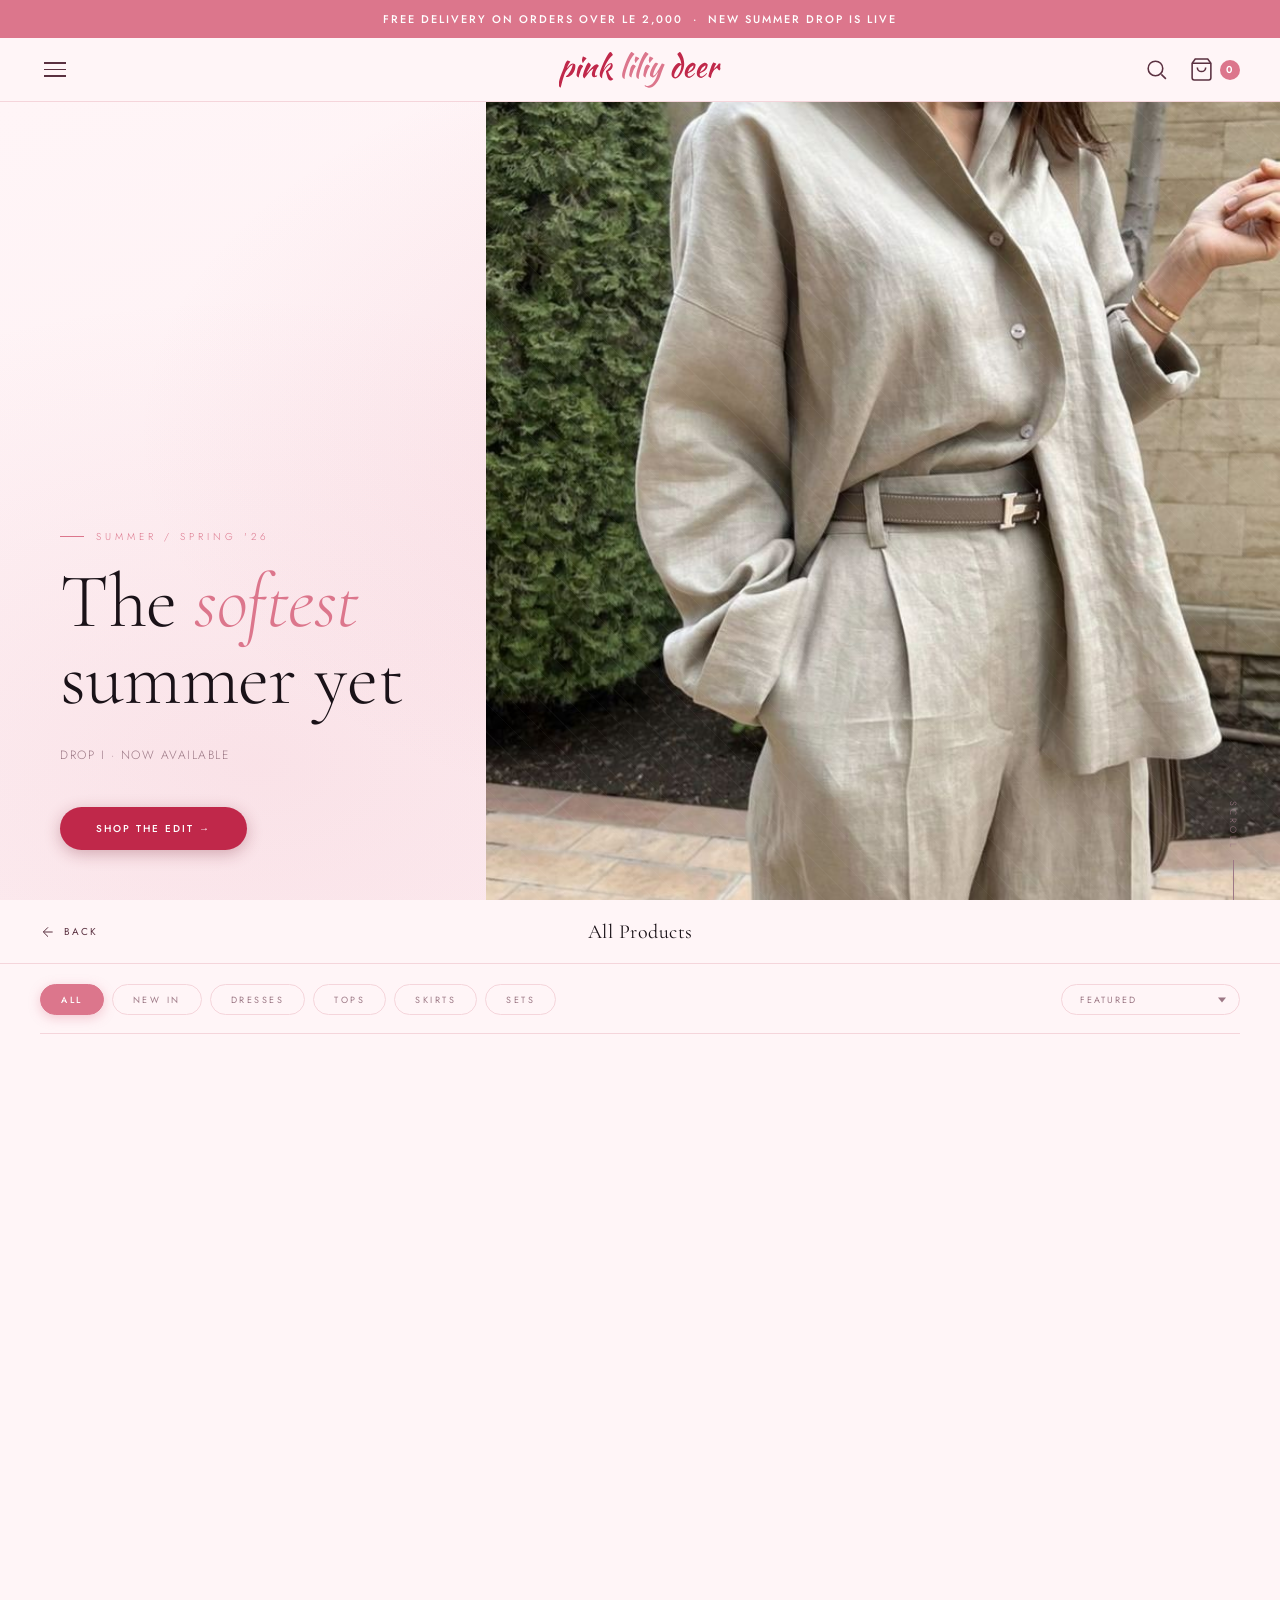
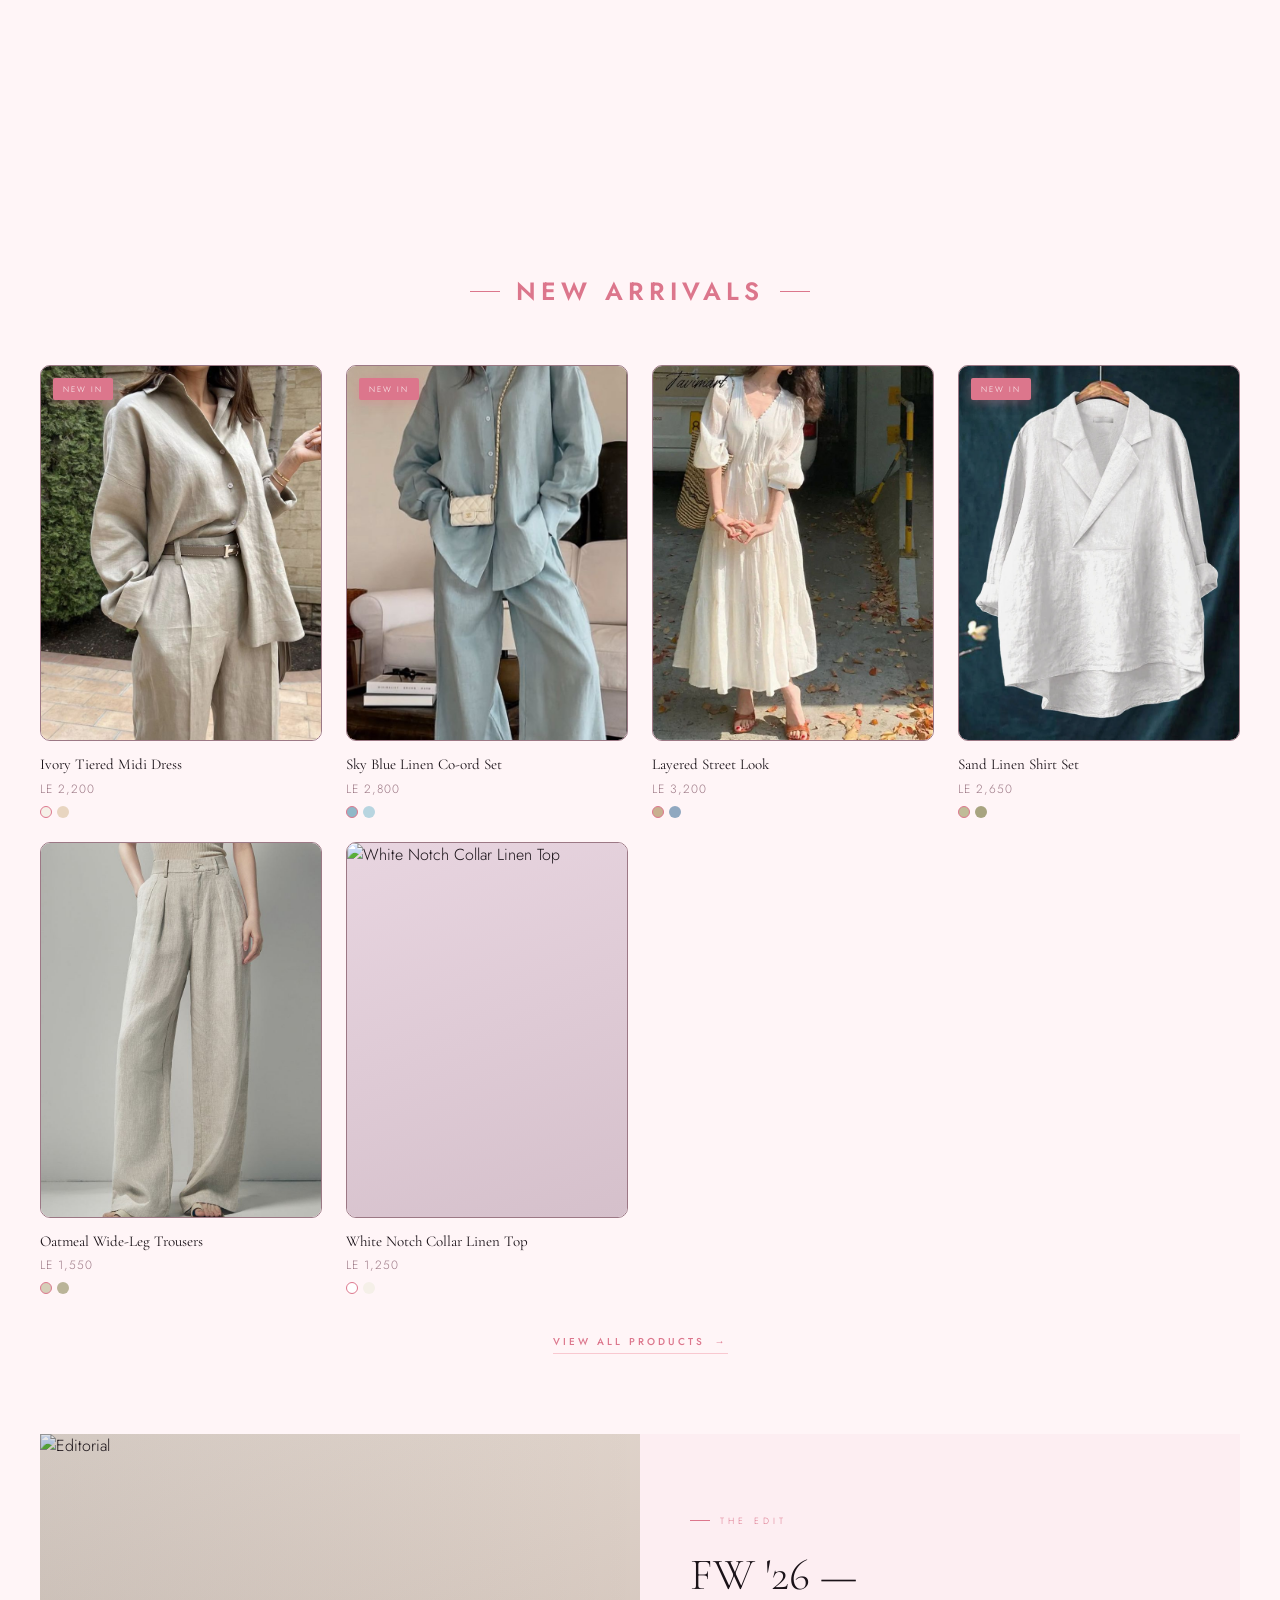
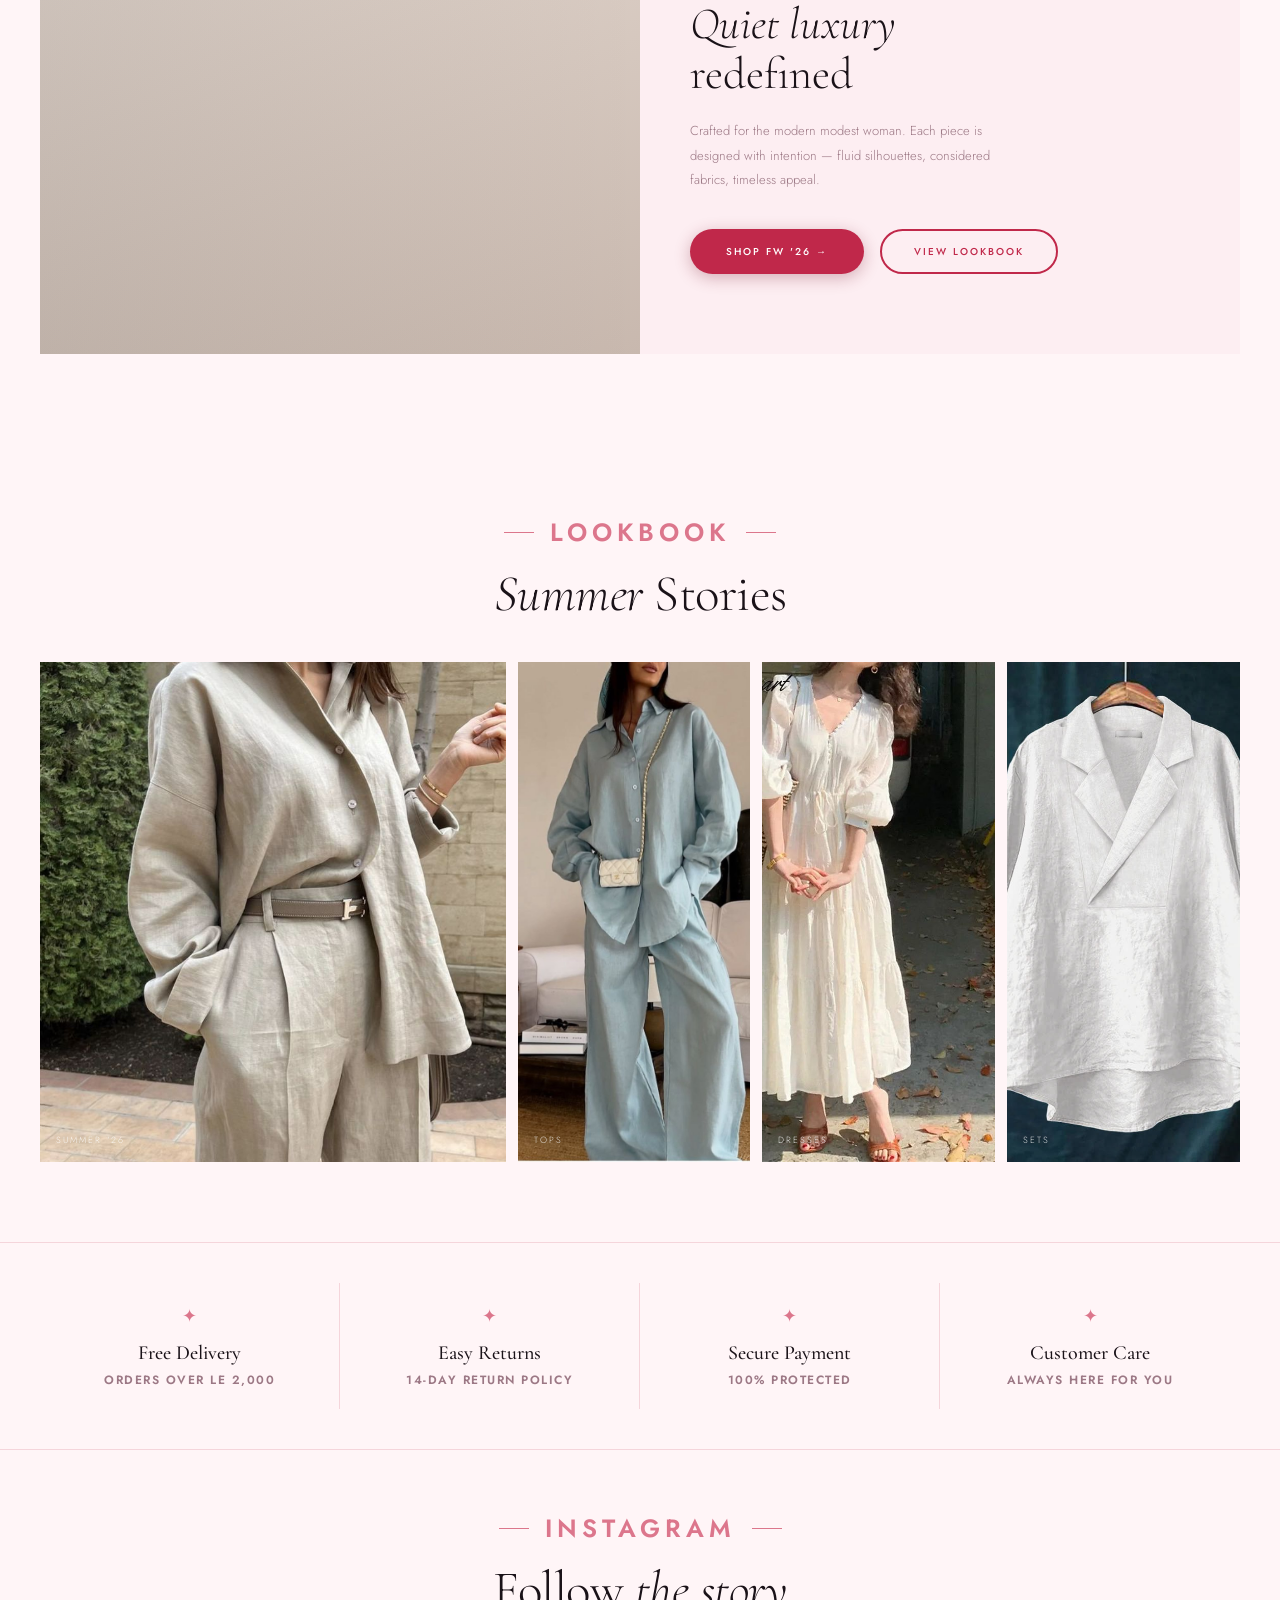
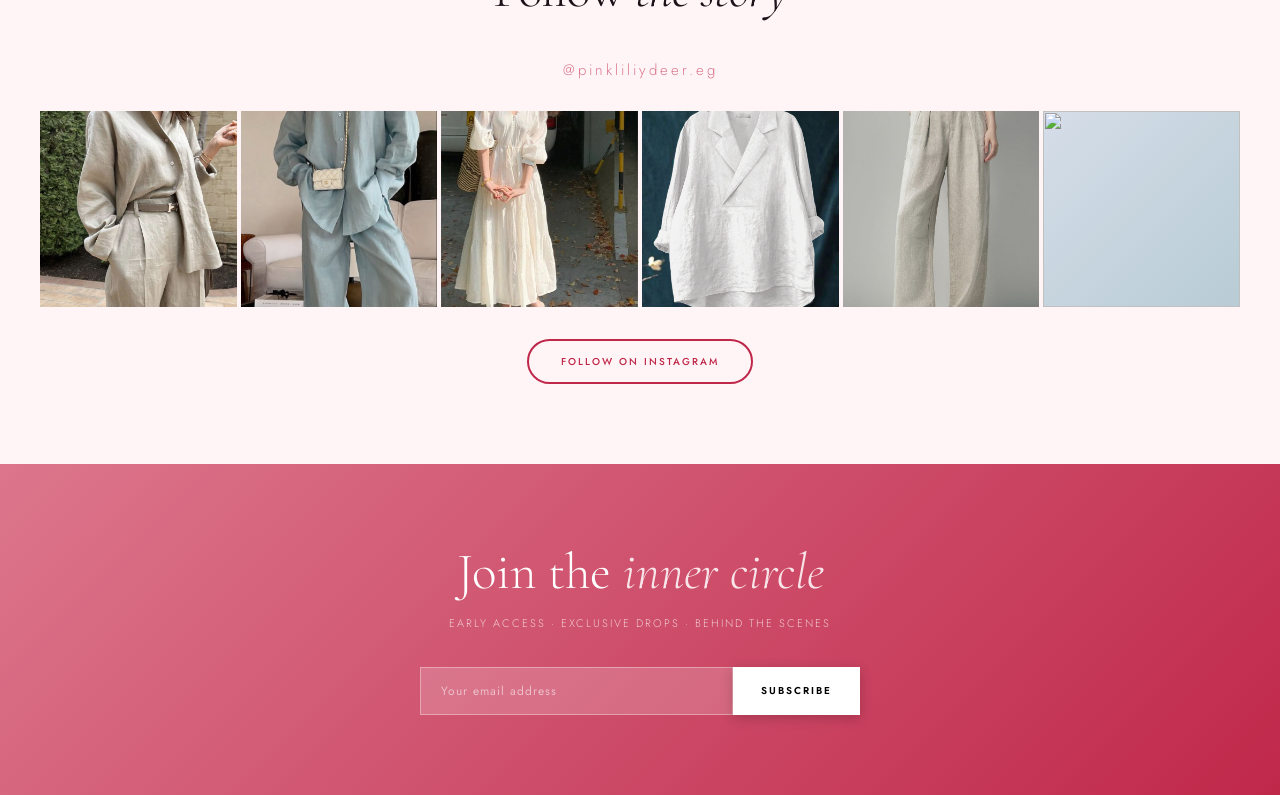
==== index.html @ ef431cbc "push code" ====
<!DOCTYPE html>
<html lang="en">
<head>
<meta charset="UTF-8">
<meta name="viewport" content="width=device-width, initial-scale=1.0">
<title>Pink Liliy Deer — Modest Fashion</title>
<link href="https://fonts.googleapis.com/css2?family=Cormorant+Garamond:ital,wght@0,300;0,400;0,500;1,300;1,400&family=Jost:wght@300;400;500&display=swap" rel="stylesheet">
<style>
*{margin:0;padding:0;box-sizing:border-box}
:root{
  --cream:#fff5f7;
  --warm:#fdeef2;
  --blush:#f9c8d0;
  --rose:#dc768c;
  --dark:#1a1218;
  --mid:#5a3040;
  --muted:#9c7885;
  --border:#f5d5db;
  --accent:#dc768c;
  --accent-dark:#c0284a;
  --accent-light:#fde8ec;
  --serif:'Cormorant Garamond',Georgia,serif;
  --sans:'Jost',sans-serif;
}
html{scroll-behavior:smooth}
body{background:var(--cream);color:var(--dark);font-family:var(--sans);font-weight:300;overflow-x:hidden}

/* ── ANNOUNCEMENT BAR ── */
.announce{
  background:var(--accent);color:#fff;
  text-align:center;padding:11px;
  font-size:11px;letter-spacing:2.5px;text-transform:uppercase;
  font-family:var(--sans);font-weight:500;
  letter-spacing:2px;
}

/* ── MENU DRAWER ── */
.menu-overlay{
  position:fixed;inset:0;background:rgba(26,18,18,0.5);
  z-index:300;opacity:0;pointer-events:none;transition:opacity .3s;
}
.menu-overlay.open{opacity:1;pointer-events:all}
.menu-drawer{
  position:fixed;top:0;left:0;bottom:0;width:300px;
  background:#DC768C;z-index:301;
  transform:translateX(-100%);transition:transform .35s cubic-bezier(.4,0,.2,1);
  display:flex;flex-direction:column;
}
.menu-drawer.open{transform:translateX(0)}
.menu-head{
  padding:20px 24px;
  display:flex;align-items:center;justify-content:space-between;
  border-bottom:1px solid rgba(255,255,255,0.15);
}
.menu-head-label{
  font-size:11px;letter-spacing:4px;text-transform:uppercase;
  color:#fff;font-family:var(--sans);font-weight:500;
}
.menu-close{
  background:none;border:none;cursor:pointer;
  color:#fff;font-size:20px;line-height:1;padding:4px;
  transition:opacity .2s;
}
.menu-close:hover{opacity:0.7}
.menu-body{flex:1;overflow-y:auto;padding:16px 0}
.menu-nav{list-style:none;padding:0}
.menu-nav li a{
  display:block;padding:16px 28px;
  font-size:13px;letter-spacing:1.5px;text-transform:uppercase;
  color:rgba(255,255,255,0.9);text-decoration:none;
  font-family:var(--sans);font-weight:400;
  border-bottom:1px solid rgba(255,255,255,0.08);
  transition:background .2s,color .2s;
}
.menu-nav li a:hover{background:rgba(255,255,255,0.08);color:#fff}
.menu-divider{height:1px;background:rgba(255,255,255,0.15);margin:10px 28px}
.menu-help{
  padding:24px 28px;
  border-top:1px solid rgba(255,255,255,0.15);
}
.menu-help-title{
  font-size:11px;letter-spacing:3px;text-transform:uppercase;
  color:rgba(255,255,255,0.6);font-family:var(--sans);
  margin-bottom:14px;
}
.menu-help p{
  font-size:12px;color:rgba(255,255,255,0.85);
  line-height:1.8;font-family:var(--sans);
}
.menu-help a{color:rgba(255,255,255,0.85);text-decoration:none}
.menu-help a:hover{color:#fff;text-decoration:underline}

/* ── NAV ── */
nav{
  position:sticky;top:0;z-index:100;
  background:var(--cream);
  border-bottom:1px solid var(--border);
  padding:0 40px;
  display:flex;align-items:center;justify-content:space-between;
  height:64px;
}
.hamburger{
  background:none;border:none;cursor:pointer;
  display:flex;flex-direction:column;gap:5px;padding:4px;
  transition:opacity .2s;
}
.hamburger:hover{opacity:0.6}
.hamburger span{
  display:block;width:22px;height:1.5px;
  background:var(--mid);
}
.nav-links{display:flex;gap:32px;list-style:none}
.nav-links a{
  font-size:11px;letter-spacing:2px;text-transform:uppercase;
  color:var(--mid);text-decoration:none;
  font-family:var(--sans);font-weight:400;
  transition:color .2s;position:relative;
}
.nav-links a::after{
  content:'';position:absolute;bottom:-2px;left:0;width:0;height:0.5px;
  background:var(--dark);transition:width .25s;
}
.nav-links a:hover{color:var(--dark)}
.nav-links a:hover::after{width:100%}
.brand{
  font-family:var(--serif);font-size:22px;font-weight:400;
  letter-spacing:1px;color:var(--dark);text-decoration:none;
  position:absolute;left:50%;transform:translateX(-50%);
  white-space:nowrap;
}
.brand img{height:36px;width:auto;display:block}
.nav-right{display:flex;align-items:center;gap:20px}
.nav-icon{
  background:none;border:none;cursor:pointer;
  font-size:25px;letter-spacing:2px;text-transform:uppercase;
  color:var(--mid);font-family:var(--sans);font-weight:400;
  display:flex;align-items:center;gap:6px;
  transition:color .2s;
}
.nav-icon:hover{color:var(--dark)}
.cart-count{
  background:var(--accent);color:#fff;
  border-radius:50%;width:20px;height:20px;
  font-size:10px;display:flex;align-items:center;justify-content:center;
  font-weight:600;
}

/* ── HERO ── */
.hero{
  position:relative;height:92vh;min-height:600px;
  background:var(--warm);overflow:hidden;
  display:flex;align-items:flex-end;
}
.hero-bg{
  position:absolute;inset:0;
  background:
    radial-gradient(ellipse at 70% 40%, rgba(220,118,140,0.18) 0%, transparent 60%),
    radial-gradient(ellipse at 20% 80%, rgba(220,118,140,0.12) 0%, transparent 50%),
    linear-gradient(160deg, #fff5f7 0%, #fdeef2 100%);
}
.hero-img-placeholder{
  position:absolute;right:0;top:0;bottom:0;width:62%;
  background:linear-gradient(135deg,#f9c8d0 0%,#e89aaa 60%,#dc768c 100%);
  display:flex;align-items:center;justify-content:center;
  overflow:hidden;
}
.hero-img-placeholder::before{
  content:'';position:absolute;inset:0;
  background:repeating-linear-gradient(
    45deg,rgba(255,255,255,0.03) 0px,rgba(255,255,255,0.03) 1px,
    transparent 1px,transparent 20px
  );
}
.hero-img-placeholder span{
  font-family:var(--serif);font-size:13px;letter-spacing:3px;
  color:rgba(90,79,71,0.4);text-transform:uppercase;
}
.hero-content{
  position:relative;z-index:2;
  padding:0 60px 80px;max-width:520px;
}
.hero-eyebrow{
  font-size:10px;letter-spacing:4px;text-transform:uppercase;
  color:var(--accent);margin-bottom:20px;font-family:var(--sans);
  display:flex;align-items:center;gap:12px;
}
.hero-eyebrow::before{content:'';width:24px;height:0.5px;background:var(--accent)}
.hero-title{
  font-family:var(--serif);font-size:clamp(48px,6vw,80px);
  font-weight:300;line-height:1.0;color:var(--dark);
  margin-bottom:28px;letter-spacing:-0.5px;
}
.hero-title em{font-style:italic;font-weight:300;color:var(--accent)}
.hero-sub{
  font-size:12px;letter-spacing:1.5px;color:var(--muted);
  text-transform:uppercase;margin-bottom:40px;line-height:1.8;
}
.btn-primary{
  display:inline-flex;align-items:center;justify-content:center;gap:12px;
  background:#C0284A;color:#fff;
  padding:14px 36px;text-decoration:none;
  font-size:10px;letter-spacing:2px;text-transform:uppercase;
  font-family:var(--sans);font-weight:500;
  border-radius:50px;border:none;
  transition:background .25s,box-shadow .25s;cursor:pointer;
  box-shadow:0 4px 16px rgba(122,26,46,0.3);
}
.btn-primary:hover{background:#5c1020;box-shadow:0 6px 22px rgba(122,26,46,0.45)}
.btn-outline{
  display:inline-flex;align-items:center;justify-content:center;gap:12px;
  border:2px solid #C0284A;color:#C0284A;
  padding:13px 32px;text-decoration:none;
  font-size:10px;letter-spacing:2px;text-transform:uppercase;
  font-family:var(--sans);font-weight:500;
  border-radius:50px;
  transition:all .25s;cursor:pointer;background:transparent;
}
.btn-outline:hover{background:#C0284A;color:#fff;box-shadow:0 4px 16px rgba(122,26,46,0.3)}
.hero-scroll{
  position:absolute;bottom:30px;right:40px;
  font-size:9px;letter-spacing:3px;text-transform:uppercase;
  color:var(--muted);writing-mode:vertical-rl;
  display:flex;align-items:center;gap:10px;
}
.hero-scroll::after{content:'';width:0.5px;height:40px;background:var(--muted)}

/* ── MARQUEE ── */
.marquee-wrap{
  background:var(--accent-light);color:var(--dark);
  padding:13px 0;overflow:hidden;
  border-top:1px solid var(--blush);border-bottom:1px solid var(--blush);
}
.marquee-track{
  display:flex;gap:0;white-space:nowrap;
  animation:marquee 22s linear infinite;
}
.marquee-track span{
  font-size:10px;letter-spacing:3px;text-transform:uppercase;
  padding:0 40px;font-family:var(--sans);font-weight:400;
  color:var(--mid);
}
.marquee-track .sep{color:var(--accent);padding:0 10px;font-weight:600}
@keyframes marquee{0%{transform:translateX(0)}100%{transform:translateX(-50%)}}

/* ── SECTION HEADERS ── */
.section-header{text-align:center;padding:80px 40px 40px}
.section-tag{
  font-size:25px;letter-spacing:5px;text-transform:uppercase;font-weight: 600;
  color:var(--accent);margin-bottom:16px;
  display:flex;align-items:center;justify-content:center;gap:16px;
}
.section-tag::before,.section-tag::after{
  content:'';flex:0 0 30px;height:0.5px;background:var(--accent)
}
.section-title{
  font-family:var(--serif);font-size:clamp(36px,4vw,54px);
  font-weight:300;color:var(--dark);letter-spacing:-0.5px;
  line-height:1.1;
}
.section-title em{font-style:italic}
.section-sub{
  font-size:12px;letter-spacing:1.5px;text-transform:uppercase;
  color:var(--muted);margin-top:16px;
}

/* ── CATEGORY STRIP ── */
.categories{padding:0 40px 60px}
.cat-grid{display:grid;grid-template-columns:repeat(3,1fr);gap:12px}
.cat-item{position:relative;cursor:pointer;overflow:hidden;aspect-ratio:2/3}
.cat-img{
  width:100%;height:100%;
  background:var(--warm);
  transition:transform .4s ease;
}
.cat-item:hover .cat-img{transform:scale(1.04)}
.cat-img-1{background:linear-gradient(160deg,#e8ddd5,#d5c8c0)}
.cat-img-2{background:linear-gradient(160deg,#dfe8e0,#c8d5ca)}
.cat-img-3{background:linear-gradient(160deg,#e8e0e8,#d5c8d5)}
.cat-img-4{background:linear-gradient(160deg,#e8e5d5,#d5d0c0)}
.cat-img-5{background:linear-gradient(160deg,#e8d5d5,#d5c0c0)}
.cat-label{
  position:absolute;inset:0;
  display:flex;align-items:center;justify-content:center;
  background:rgba(0,0,0,0.18);
  transition:background .3s;
  font-family:var(--sans);font-size:13px;font-weight:500;
  letter-spacing:4px;text-transform:uppercase;
  color:#fff;text-align:center;
}
.cat-item:hover .cat-label{background:rgba(0,0,0,0.28)}
.cat-label small{display:none}

/* ── PRODUCT GRID ── */
.products-section{padding:0 40px 80px}
.filter-bar{
  display:flex;align-items:center;justify-content:space-between;
  gap:16px;
  padding:20px 0 18px;
  margin-bottom:36px;
  border-bottom:1px solid var(--border);
}
.filter-tabs{display:flex;gap:8px;list-style:none;flex-wrap:wrap}
.filter-tabs li{
  font-size:9px;letter-spacing:2.5px;text-transform:uppercase;
  color:var(--muted);
  padding:8px 20px;
  cursor:pointer;
  font-family:var(--sans);font-weight:400;
  border-radius:50px;
  border:1px solid var(--border);
  background:transparent;
  transition:color .2s,background .2s,border-color .2s,box-shadow .2s;
  white-space:nowrap;
  user-select:none;
}
.filter-tabs li:hover{
  color:var(--accent);
  border-color:var(--blush);
  background:var(--accent-light);
}
.filter-tabs li.active{
  color:#fff;
  background:var(--accent);
  border-color:var(--accent);
  font-weight:500;
  box-shadow:0 3px 12px rgba(220,118,140,0.35);
}
.sort-wrapper{
  position:relative;display:flex;align-items:center;flex-shrink:0;
}
.sort-wrapper::after{
  content:'';
  position:absolute;right:14px;top:50%;transform:translateY(-50%);
  width:0;height:0;
  border-left:4px solid transparent;border-right:4px solid transparent;
  border-top:5px solid var(--muted);
  pointer-events:none;transition:border-top-color .2s;
}
.sort-wrapper:hover::after{border-top-color:var(--accent)}
.sort-select{
  font-size:9px;letter-spacing:2px;text-transform:uppercase;
  color:var(--muted);
  font-family:var(--sans);font-weight:400;
  border:1px solid var(--border);
  border-radius:50px;
  padding:8px 36px 8px 18px;
  background:transparent;
  cursor:pointer;
  outline:none;
  appearance:none;
  -webkit-appearance:none;
  transition:color .2s,border-color .2s,background .2s;
}
.sort-select:hover,.sort-select:focus{
  color:var(--accent);
  border-color:var(--blush);
  background:var(--accent-light);
}
.product-grid{
  display:grid;grid-template-columns:repeat(4,1fr);gap:24px;
}
.product-card{cursor:pointer}
.product-img{
  aspect-ratio:3/4;background:var(--warm);
  position:relative;overflow:hidden;margin-bottom:14px;
  border: #9c7885 1px solid;border-radius:10px;
}
.product-img-fill{
  width:100%;height:100%;
  transition:transform .5s ease;
  display:flex;align-items:center;justify-content:center;
}
.product-card:hover .product-img-fill{transform:scale(1.04)}
.product-img-fill span{
  font-family:var(--serif);font-size:11px;letter-spacing:2px;
  color:rgba(90,79,71,0.3);text-transform:uppercase;
}
.product-badge{
  position:absolute;top:12px;left:12px;
  background:var(--dark);color:#fff;
  font-size:8px;letter-spacing:2px;text-transform:uppercase;
  padding:5px 10px;font-family:var(--sans);border-radius:2px;
}
.product-badge.new{background:var(--accent);box-shadow:0 2px 12px rgba(220,118,140,0.4)}
.product-badge.sold{background:var(--muted)}
.product-actions{
  position:absolute;bottom:12px;left:12px;right:12px;
  opacity:0;transform:translateY(6px);
  transition:all .25s;
}
.product-card:hover .product-actions{opacity:1;transform:translateY(0)}
.btn-addcart{
  width:100%;padding:11px 16px;
  background:#C0284A;color:#fff;border:none;
  font-size:9px;letter-spacing:2px;text-transform:uppercase;
  font-family:var(--sans);cursor:pointer;font-weight:500;
  border-radius:50px;
  transition:background .2s,box-shadow .2s;
  box-shadow:0 3px 12px rgba(122,26,46,0.35);
}
.btn-addcart:hover{background:#C0284A;box-shadow:0 4px 16px rgba(122,26,46,0.5)}
.size-chips{display:flex;gap:4px;margin-bottom:6px;justify-content:center}
.size-chip{
  background:rgba(250,248,245,0.9);color:var(--dark);
  font-size:8px;letter-spacing:1px;padding:4px 7px;
  font-family:var(--sans);border:0.5px solid rgba(26,22,18,0.2);
  cursor:pointer;transition:background .15s;
}
.size-chip:hover,.size-chip.active{background:var(--accent);color:#fff;border-color:var(--accent)}
.product-name{
  font-family:var(--serif);font-size:15px;font-weight:400;
  color:var(--dark);margin-bottom:5px;line-height:1.3;
}
.product-price{
  font-size:12px;color:var(--muted);letter-spacing:1px;
  font-family:var(--sans);
}
.product-colors{display:flex;gap:5px;margin-top:8px}
.color-dot{
  width:12px;height:12px;border-radius:50%;
  border:1.5px solid transparent;cursor:pointer;
  transition:border-color .15s;
}
.color-dot:hover,.color-dot.active{border-color:var(--accent)}

/* Product placeholder backgrounds */
.p1{background:linear-gradient(160deg,#e8ddd5 0%,#cfc3bb 100%)}
.p2{background:linear-gradient(160deg,#d5e8df 0%,#c0d5c8 100%)}
.p3{background:linear-gradient(160deg,#e8d5e0 0%,#d5c0cb 100%)}
.p4{background:linear-gradient(160deg,#e8e5d5 0%,#d5d0c0 100%)}
.p5{background:linear-gradient(160deg,#d5dde8 0%,#c0ccda 100%)}
.p6{background:linear-gradient(160deg,#e8ddd5 0%,#e0d5cc 100%)}
.p7{background:linear-gradient(160deg,#f0e8d5 0%,#e0d0b8 100%)}
.p8{background:linear-gradient(160deg,#e5d5e8 0%,#d0c0d5 100%)}

/* ── EDITORIAL BANNER ── */
.editorial{
  margin:0 40px 80px;display:grid;
  grid-template-columns:1fr 1fr;min-height:520px;
}
.editorial-img{
  background:linear-gradient(160deg,#e8ddd5,#c8b8ae);
  display:flex;align-items:center;justify-content:center;
  position:relative;overflow:hidden;
}
.editorial-img::after{
  content:'';position:absolute;inset:0;
  background:linear-gradient(to right,rgba(26,22,18,0.1),transparent);
}
.editorial-img span{
  font-family:var(--serif);font-size:12px;letter-spacing:3px;
  color:rgba(90,79,71,0.3);text-transform:uppercase;
  position:relative;z-index:2;
}
.editorial-content{
  background:var(--warm);padding:60px 50px;
  display:flex;flex-direction:column;justify-content:center;
}
.editorial-tag{
  font-size:9px;letter-spacing:4px;text-transform:uppercase;
  color:var(--accent);margin-bottom:24px;
  display:flex;align-items:center;gap:10px;
}
.editorial-tag::before{content:'';width:20px;height:0.5px;background:var(--accent)}
.editorial-title{
  font-family:var(--serif);font-size:clamp(32px,3.5vw,48px);
  font-weight:300;line-height:1.1;color:var(--dark);
  margin-bottom:20px;
}
.editorial-title em{font-style:italic}
.editorial-body{
  font-size:13px;color:var(--muted);line-height:1.9;
  margin-bottom:36px;max-width:340px;
}
.editorial-links{display:flex;gap:16px;flex-wrap:wrap}

/* ── LOOKBOOK STRIP ── */
.lookbook{padding:0 40px 80px}
.lookbook-grid{
  display:grid;
  grid-template-columns:2fr 1fr 1fr 1fr;
  gap:12px;height:500px;
}
.look-item{
  background:var(--warm);position:relative;overflow:hidden;
  cursor:pointer;
}
.look-item:hover .look-overlay{opacity:1}
.look-fill{width:100%;height:100%;transition:transform .4s ease}
.look-item:hover .look-fill{transform:scale(1.04)}
.l1{background:linear-gradient(160deg,#ddd5e8,#c8b8d5)}
.l2{background:linear-gradient(160deg,#e8d5d5,#d5b8b8)}
.l3{background:linear-gradient(160deg,#d5e8e0,#b8d5c8)}
.l4{background:linear-gradient(160deg,#e8e5d5,#d5d0b8)}
.look-overlay{
  position:absolute;inset:0;
  background:rgba(26,22,18,0.4);
  display:flex;align-items:center;justify-content:center;
  opacity:0;transition:opacity .3s;
}
.look-overlay span{
  font-family:var(--serif);font-size:20px;font-weight:400;
  color:#fff;letter-spacing:1px;
}
.look-tag{
  position:absolute;bottom:16px;left:16px;
  font-size:9px;letter-spacing:2px;text-transform:uppercase;
  color:rgba(255,255,255,0.8);font-family:var(--sans);
}

/* ── INSTAGRAM GRID ── */
.instagram{padding:0 40px 80px;text-align:center}
.insta-handle{
  font-size:15px;letter-spacing:3px;
  color:var(--accent);margin-bottom:30px;
}
.insta-grid{
  display:grid;grid-template-columns:repeat(6,1fr);gap:4px;
  margin-bottom:32px;
}
.insta-item{
  aspect-ratio:1;background:var(--warm);
  overflow:hidden;cursor:pointer;
}
.insta-fill{
  width:100%;height:100%;
  transition:transform .3s,filter .3s;
}
.insta-item:hover .insta-fill{transform:scale(1.06);filter:brightness(0.85)}
.i1{background:linear-gradient(135deg,#e8d5d5,#d5b8b8)}
.i2{background:linear-gradient(135deg,#d5e8e0,#b8d5c8)}
.i3{background:linear-gradient(135deg,#ddd5e8,#c8b8d5)}
.i4{background:linear-gradient(135deg,#e8e5d5,#d5d0b8)}
.i5{background:linear-gradient(135deg,#e8ddd5,#d5c8c0)}
.i6{background:linear-gradient(135deg,#d5dde8,#b8ccd5)}

/* ── FEATURES BAR ── */
.features{
  border-top:1px solid var(--border);border-bottom:1px solid var(--border);
  padding:40px;display:grid;grid-template-columns:repeat(4,1fr);
  gap:0;
}
.feature-item{
  text-align:center;padding:20px;
  border-right:1px solid var(--border);
}
.feature-item:last-child{border:none}
.feature-icon{
  font-size:18px;margin-bottom:12px;
  color:var(--accent);
}
.feature-title{
  font-family:var(--serif);font-size:20px;font-weight:500;
  color:var(--dark);margin-bottom:6px;
}
.feature-sub{
  font-size:12px;letter-spacing:1.5px;text-transform:uppercase;font-weight:600;
  color:var(--muted);
}

/* ── NEWSLETTER ── */
.newsletter{
  background:linear-gradient(135deg,#dc768c 0%,#c0284a 100%);
  color:#fff;padding:80px 40px;text-align:center;
}
.nl-title{
  font-family:var(--serif);font-size:clamp(32px,4vw,52px);
  font-weight:300;margin-bottom:14px;line-height:1.1;color:#fff;
}
.nl-title em{font-style:italic;color:rgba(255,255,255,0.85)}
.nl-sub{
  font-size:11px;letter-spacing:2px;text-transform:uppercase;
  color:rgba(255,255,255,0.7);margin-bottom:36px;
}
.nl-form{display:flex;justify-content:center;gap:0;max-width:440px;margin:0 auto}
.nl-input{
  flex:1;padding:14px 20px;background:rgba(255,255,255,0.18);
  border:1px solid rgba(255,255,255,0.35);color:#fff;
  font-size:12px;letter-spacing:1px;font-family:var(--sans);
  outline:none;
}
.nl-input::placeholder{color:rgba(255,255,255,0.55);font-family:var(--sans)}
.nl-input:focus{background:rgba(255,255,255,0.25);border-color:rgba(255,255,255,0.6)}
.nl-btn{
  padding:14px 28px;background:#fff;color:#000;
  border:none;cursor:pointer;
  font-size:10px;letter-spacing:2px;text-transform:uppercase;
  font-family:var(--sans);font-weight:600;
  transition:background .2s,box-shadow .2s;
  box-shadow:0 3px 12px rgba(0,0,0,0.2);
}
.nl-btn:hover{background:#fff;box-shadow:0 4px 16px rgba(0,0,0,0.3)}

/* ── FOOTER ── */
footer{
  background:var(--cream);border-top:1px solid var(--border);
  padding:60px 40px 30px;
}
.footer-grid{
  display:grid;grid-template-columns:2fr 1fr 1fr 1fr;
  gap:40px;margin-bottom:50px;
}
.footer-brand{margin-bottom:20px}
.footer-brand img{width:180px;height:auto;display:block}
.footer-tagline{
  font-size:11px;letter-spacing:1.5px;color:var(--muted);
  line-height:1.8;text-transform:uppercase;max-width:220px;
}
.footer-socials{display:flex;gap:14px;margin-top:24px}
.social-link{
  font-size:9px;letter-spacing:2px;text-transform:uppercase;
  color:var(--mid);text-decoration:none;
  transition:color .2s;font-family:var(--sans);
}
.social-link:hover{color:var(--accent);text-decoration:underline;text-underline-offset:3px}
.footer-col h4{
  font-size:20px;letter-spacing:3px;text-transform:uppercase;
  color:var(--dark);margin-bottom:20px;font-weight:500;
}
.footer-col ul{list-style:none}
.footer-col li{margin-bottom:10px}
.footer-col a{
  font-size:16px;color:var(--muted);text-decoration:none;
  transition:color .2s;letter-spacing:0.5px;
}
.footer-col a:hover{color:var(--dark)}
.footer-bottom{
  border-top:1px solid var(--border);padding-top:24px;
  display:flex;align-items:center;justify-content:space-between;
}
.footer-copy{font-size:15px;letter-spacing:1.5px;color:var(--muted);text-transform:uppercase}
.footer-pay{display:flex;gap:10px;align-items:center}
.pay-icon{
  background:var(--warm);border:0.5px solid var(--border);
  border-radius:3px;padding:4px 8px;
  font-size:9px;letter-spacing:1px;color:var(--muted);font-family:var(--sans);
}

/* ── CART DRAWER ── */
.cart-overlay{
  position:fixed;inset:0;background:rgba(26,22,18,0.4);
  z-index:200;opacity:0;pointer-events:none;transition:opacity .3s;
}
.cart-overlay.open{opacity:1;pointer-events:all}
.cart-drawer{
  position:fixed;top:0;right:0;bottom:0;width:380px;
  background:var(--cream);z-index:201;
  transform:translateX(100%);transition:transform .35s cubic-bezier(.4,0,.2,1);
  display:flex;flex-direction:column;
}
.cart-drawer.open{transform:translateX(0)}
.cart-head{
  padding:24px 28px;border-bottom:1px solid var(--border);
  display:flex;align-items:center;justify-content:space-between;
}
.cart-head h3{font-family:var(--serif);font-size:22px;font-weight:400}
.cart-close{
  background:none;border:none;cursor:pointer;
  font-size:18px;color:var(--mid);line-height:1;
}
.cart-body{flex:1;overflow-y:auto;padding:28px}
.cart-empty{
  text-align:center;padding:60px 0;
  font-family:var(--serif);font-size:18px;color:var(--muted);
}
.cart-item{
  display:flex;gap:16px;margin-bottom:24px;
  padding-bottom:24px;border-bottom:1px solid var(--border);
}
.cart-item-img{
  width:80px;height:100px;flex-shrink:0;
}
.cart-item-img-fill{width:100%;height:100%}
.cart-item-info{flex:1}
.cart-item-name{font-family:var(--serif);font-size:20px;margin-bottom:4px}
.cart-item-meta{font-size:10px;letter-spacing:1.5px;text-transform:uppercase;color:var(--muted);margin-bottom:10px}
.cart-item-price{font-size:13px;color:var(--dark);letter-spacing:0.5px}
.cart-qty{display:flex;align-items:center;gap:12px;margin-top:8px}
.qty-btn{
  background:none;border:0.5px solid var(--border);
  width:24px;height:24px;cursor:pointer;
  font-size:14px;color:var(--mid);
  display:flex;align-items:center;justify-content:center;
  transition:border-color .15s,color .15s;
}
.qty-btn:hover{border-color:var(--dark);color:var(--dark)}
.qty-num{font-size:12px;min-width:16px;text-align:center}
.cart-foot{padding:20px 28px;border-top:1px solid var(--border)}
.cart-total{
  display:flex;justify-content:space-between;
  margin-bottom:20px;font-family:var(--serif);font-size:18px;
}
.cart-checkout{
  display:block;width:100%;padding:16px;text-align:center;
  background:#7a1a2e;color:#fff;text-decoration:none;
  font-size:10px;letter-spacing:2px;text-transform:uppercase;
  font-family:var(--sans);font-weight:500;border:none;cursor:pointer;
  border-radius:50px;
  transition:background .2s,box-shadow .2s;
  box-shadow:0 4px 16px rgba(122,26,46,0.35);
}
.cart-checkout:hover{background:#5c1020;box-shadow:0 6px 20px rgba(122,26,46,0.5)}

/* ── TOAST ── */
.toast{
  position:fixed;bottom:30px;left:50%;
  transform:translateX(-50%) translateY(20px);
  background:var(--accent);color:#fff;
  padding:12px 28px;border-radius:30px;
  font-size:10px;letter-spacing:2.5px;text-transform:uppercase;
  font-family:var(--sans);font-weight:500;opacity:0;pointer-events:none;
  transition:all .3s;z-index:300;
  box-shadow:0 8px 30px rgba(220,118,140,0.5);
}
.toast.show{opacity:1;transform:translateX(-50%) translateY(0)}

/* ── UTILITIES ── */
.text-center{text-align:center}
.mt-40{margin-top:40px}
.view-all{
  display:inline-flex;align-items:center;gap:10px;margin-top:40px;
  font-size:10px;letter-spacing:3px;text-transform:uppercase;
  color:var(--accent);text-decoration:none;font-family:var(--sans);font-weight:500;
  transition:gap .2s,color .2s;
  border-bottom:1px solid var(--blush);padding-bottom:4px;
  cursor:pointer;background:none;border-top:none;border-left:none;border-right:none;
}
.view-all:hover{gap:16px;color:var(--accent-dark)}
.view-all::after{content:'→';font-family:sans-serif}

/* ── ALL PRODUCTS SCREEN ── */
.all-products-screen{
  position:fixed;inset:0;z-index:500;
  background:var(--cream);
  transform:translateY(100%);
  transition:transform .4s cubic-bezier(.4,0,.2,1);
  display:flex;flex-direction:column;
  overflow:hidden;
}
.all-products-screen.open{transform:translateY(0)}
.all-products-screen-head{
  background:var(--cream);
  border-bottom:1px solid var(--border);
  padding:0 40px;
  height:64px;
  display:flex;align-items:center;justify-content:space-between;
  flex-shrink:0;
  position:sticky;top:0;z-index:10;
}
.all-products-screen-title{
  font-family:var(--serif);font-size:20px;font-weight:400;
  color:var(--dark);letter-spacing:0.5px;
  position:absolute;left:50%;transform:translateX(-50%);
}
.all-products-back{
  background:none;border:none;cursor:pointer;
  display:flex;align-items:center;gap:8px;
  font-size:10px;letter-spacing:2px;text-transform:uppercase;
  color:var(--mid);font-family:var(--sans);font-weight:400;
  transition:color .2s;
}
.all-products-back:hover{color:var(--dark)}
.all-products-back svg{transition:transform .2s}
.all-products-back:hover svg{transform:translateX(-3px)}
.all-products-body{
  flex:1;overflow-y:auto;
  padding:0 40px 80px;
}
.all-products-body .filter-bar{
  position:sticky;top:0;z-index:5;
  background:var(--cream);
  margin-bottom:36px;
  padding-top:20px;
  transition:box-shadow .2s;
}
.all-products-body .filter-bar.scrolled{
  box-shadow:0 4px 20px rgba(220,118,140,0.08);
}
.all-products-count{
  font-size:10px;letter-spacing:2px;text-transform:uppercase;
  color:var(--muted);font-family:var(--sans);
  margin-bottom:24px;
}
@media(max-width:900px){
  .all-products-screen-head{padding:0 20px}
  .all-products-body{padding:0 20px 60px}
}

/* ── ANIMATIONS ── */
@keyframes fadeUp{from{opacity:0;transform:translateY(24px)}to{opacity:1;transform:translateY(0)}}
.fade-up{opacity:0;animation:fadeUp .7s ease both}
.fade-up:nth-child(1){animation-delay:.05s}
.fade-up:nth-child(2){animation-delay:.12s}
.fade-up:nth-child(3){animation-delay:.19s}
.fade-up:nth-child(4){animation-delay:.26s}
.fade-up:nth-child(5){animation-delay:.33s}
.fade-up:nth-child(6){animation-delay:.4s}
.fade-up:nth-child(7){animation-delay:.47s}
.fade-up:nth-child(8){animation-delay:.54s}

/* ── RESPONSIVE ── */
@media(max-width:900px){
  nav{padding:0 20px}
  .brand{font-size:18px}
  .hero-content{padding:0 24px 60px;max-width:100%}
  .hero-img-placeholder{display:none}
  .hero-bg{width:100%}
  .cat-grid{grid-template-columns:repeat(2,1fr)}
  .product-grid{grid-template-columns:repeat(2,1fr)}
  .editorial{grid-template-columns:1fr;margin:0 20px 60px}
  .lookbook-grid{grid-template-columns:1fr 1fr;height:auto}
  .lookbook-grid .look-item:first-child{grid-column:span 2;aspect-ratio:16/9}
  .lookbook-grid .look-item:not(:first-child){aspect-ratio:1}
  .insta-grid{grid-template-columns:repeat(3,1fr)}
  .features{grid-template-columns:repeat(2,1fr)}
  .footer-grid{grid-template-columns:1fr 1fr}
  .products-section,.lookbook,.instagram,.categories,.section-header{padding-left:20px;padding-right:20px}
  .features,.newsletter{padding-left:20px;padding-right:20px}
  footer{padding:40px 20px 20px}
}
</style>
</head>
<body>

<!-- Announcement -->
<div class="announce">Free delivery on orders over LE 2,000 &nbsp;·&nbsp; New summer drop is live</div>

<!-- Nav -->
<nav>
  <button class="hamburger" onclick="openMenu()" aria-label="Open menu">
    <span></span><span></span><span></span>
  </button>
  <a href="#" class="brand"><img src="img/logo2.svg" alt="Pink Liliy Deer"></a>
  <div class="nav-right">
    <button class="nav-icon" onclick="toggleSearch()">
      <svg width="25" height="25" fill="none" stroke="currentColor" stroke-width="1.5" viewBox="0 0 24 24"><circle cx="11" cy="11" r="7"/><path d="m21 21-4.35-4.35"/></svg>
    </button>
    <button class="nav-icon" onclick="openCart()">
      <svg width="25" height="25" fill="none" stroke="currentColor" stroke-width="1.5" viewBox="0 0 24 24"><path d="M6 2 3 6v14a2 2 0 002 2h14a2 2 0 002-2V6l-3-4z"/><line x1="3" y1="6" x2="21" y2="6"/><path d="M16 10a4 4 0 01-8 0"/></svg>
      <span class="cart-count" id="cartCount">0</span>
    </button>
  </div>
</nav>

<!-- Menu Drawer -->
<div class="menu-overlay" id="menuOverlay" onclick="closeMenu()"></div>
<div class="menu-drawer" id="menuDrawer">
  <div class="menu-head">
    <span class="menu-head-label">Menu</span>
    <button class="menu-close" onclick="closeMenu()">✕</button>
  </div>
  <div class="menu-body">
    <ul class="menu-nav">
      <li><a href="#" onclick="closeMenu()">Home</a></li>
      <li><a href="#products" onclick="closeMenu()">All Products</a></li>
      <li><a href="#products" onclick="filterProducts('new');closeMenu()">New Arrivals</a></li>
      <li><a href="#products" onclick="filterProducts('dresses');closeMenu()">Dresses</a></li>
      <li><a href="#products" onclick="filterProducts('skirts');closeMenu()">Skirts</a></li>
      <li><a href="#products" onclick="filterProducts('tops');closeMenu()">Blouses</a></li>
      <li><a href="#products" onclick="filterProducts('sets');closeMenu()">Sets</a></li>
    </ul>
    <div class="menu-divider"></div>
    <ul class="menu-nav">
      <li><a href="#">Return &amp; Exchange Policy</a></li>
      <li><a href="#" onclick="toggleSearch();closeMenu()">Search</a></li>
    </ul>
  </div>
  <div class="menu-help">
    <div class="menu-help-title">Need help?</div>
    <p>
      Instagram: <a href="https://www.instagram.com/pinkliliydeer.eg/" target="_blank">@pinkliliydeer.eg</a><br>
      Email: <a href="mailto:hello@pinkliliydeer.com">hello@pinkliliydeer.com</a>
    </p>
  </div>
</div>

<!-- Hero -->
<section class="hero">
  <div class="hero-bg"></div>
  <div class="hero-img-placeholder"><img src="img/img1.jpg" alt="Campaign" style="width:100%;height:100%;object-fit:cover;display:block;"></div>
  <div class="hero-content">
    <div class="hero-eyebrow">Summer / Spring '26</div>
    <h1 class="hero-title">The <em>softest</em><br>summer yet</h1>
    <p class="hero-sub">Drop I · Now Available</p>
    <a href="#products" class="btn-primary">Shop the Edit →</a>
  </div>
  <div class="hero-scroll">Scroll</div>
</section>

<!-- Marquee -->
<div class="marquee-wrap">
  <div class="marquee-track">
    <span>New Arrivals</span><span class="sep">✦</span>
    <span>Summer '26</span><span class="sep">✦</span>
    <span>Free Returns</span><span class="sep">✦</span>
    <span>Modest Fashion</span><span class="sep">✦</span>
    <span>New Arrivals</span><span class="sep">✦</span>
    <span>Summer '26</span><span class="sep">✦</span>
    <span>Free Returns</span><span class="sep">✦</span>
    <span>Modest Fashion</span><span class="sep">✦</span>
    <span>New Arrivals</span><span class="sep">✦</span>
    <span>Summer '26</span><span class="sep">✦</span>
    <span>Free Returns</span><span class="sep">✦</span>
    <span>Modest Fashion</span><span class="sep">✦</span>
    <span>New Arrivals</span><span class="sep">✦</span>
    <span>Summer '26</span><span class="sep">✦</span>
    <span>Free Returns</span><span class="sep">✦</span>
    <span>Modest Fashion</span><span class="sep">✦</span>
  </div>
</div>

<!-- Categories -->
<div class="section-header">
  <div class="section-tag">Shop by category</div>

</div>
<section class="categories">
  <div class="cat-grid">
    <div class="cat-item" onclick="filterProducts('dresses')">
      <div class="cat-img cat-img-1"><img src="img/img1.jpg" alt="Dresses" style="width:100%;height:100%;object-fit:cover;display:block;"></div>
      <div class="cat-label">Dresses</div>
    </div>
    <div class="cat-item" onclick="filterProducts('skirts')">
      <div class="cat-img cat-img-3"><img src="img/img3.jpg" alt="Skirts" style="width:100%;height:100%;object-fit:cover;display:block;"></div>
      <div class="cat-label">Skirts</div>
    </div>
    <div class="cat-item" onclick="filterProducts('tops')">
      <div class="cat-img cat-img-2"><img src="img/img5.jpg" alt="Blouses" style="width:100%;height:100%;object-fit:cover;display:block;"></div>
      <div class="cat-label">Blouses</div>
    </div>
  </div>
</section>

<!-- Products -->
<div class="section-header" id="products">
  <div class="section-tag">New Arrivals</div>

</div>
<section class="products-section">
  <div class="product-grid" id="productGrid">
    <!-- Products rendered by JS -->
  </div>
  <div class="text-center">
    <button class="view-all" onclick="openAllProducts()">View All Products</button>
  </div>
</section>

<!-- Editorial Banner -->
<section class="editorial">
  <div class="editorial-img"><img src="img/img6.jpg" alt="Editorial" style="width:100%;height:100%;object-fit:cover;display:block;position:absolute;inset:0;"></div>
  <div class="editorial-content">
    <div class="editorial-tag">The Edit</div>
    <h2 class="editorial-title">FW '26 —<br><em>Quiet luxury</em><br>redefined</h2>
    <p class="editorial-body">Crafted for the modern modest woman. Each piece is designed with intention — fluid silhouettes, considered fabrics, timeless appeal.</p>
    <div class="editorial-links">
      <a href="#" class="btn-primary">Shop FW '26 →</a>
      <a href="#" class="btn-outline">View Lookbook</a>
    </div>
  </div>
</section>

<!-- Lookbook -->
<div class="section-header">
  <div class="section-tag">Lookbook</div>
  <h2 class="section-title"><em>Summer</em> Stories</h2>
</div>
<section class="lookbook">
  <div class="lookbook-grid">
    <div class="look-item">
      <div class="look-fill l1"><img src="img/img1.jpg" alt="" style="width:100%;height:100%;object-fit:cover;display:block;"></div>
      <div class="look-overlay"><span>The Garden Edit</span></div>
      <div class="look-tag">Summer '26</div>
    </div>
    <div class="look-item">
      <div class="look-fill l2"><img src="img/img2.jpg" alt="" style="width:100%;height:100%;object-fit:cover;display:block;"></div>
      <div class="look-overlay"><span>Coastal</span></div>
      <div class="look-tag">Tops</div>
    </div>
    <div class="look-item">
      <div class="look-fill l3"><img src="img/img3.jpg" alt="" style="width:100%;height:100%;object-fit:cover;display:block;"></div>
      <div class="look-overlay"><span>Evening</span></div>
      <div class="look-tag">Dresses</div>
    </div>
    <div class="look-item">
      <div class="look-fill l4"><img src="img/img4.jpg" alt="" style="width:100%;height:100%;object-fit:cover;display:block;"></div>
      <div class="look-overlay"><span>Effortless</span></div>
      <div class="look-tag">Sets</div>
    </div>
  </div>
</section>

<!-- Features -->
<div class="features">
  <div class="feature-item">
    <div class="feature-icon">✦</div>
    <div class="feature-title">Free Delivery</div>
    <div class="feature-sub">Orders over LE 2,000</div>
  </div>
  <div class="feature-item">
    <div class="feature-icon">✦</div>
    <div class="feature-title">Easy Returns</div>
    <div class="feature-sub">14-day return policy</div>
  </div>
  <div class="feature-item">
    <div class="feature-icon">✦</div>
    <div class="feature-title">Secure Payment</div>
    <div class="feature-sub">100% protected</div>
  </div>
  <div class="feature-item">
    <div class="feature-icon">✦</div>
    <div class="feature-title">Customer Care</div>
    <div class="feature-sub">Always here for you</div>
  </div>
</div>

<!-- Instagram -->
<section class="instagram">
  <div class="section-header" style="padding-top:60px">
    <div class="section-tag">Instagram</div>
    <h2 class="section-title">Follow <em>the story</em></h2>
  </div>
  <div class="insta-handle">@pinkliliydeer.eg</div>
  <div class="insta-grid">
    <div class="insta-item"><div class="insta-fill i1"><img src="img/img1.jpg" alt="" style="width:100%;height:100%;object-fit:cover;display:block;"></div></div>
    <div class="insta-item"><div class="insta-fill i2"><img src="img/img2.jpg" alt="" style="width:100%;height:100%;object-fit:cover;display:block;"></div></div>
    <div class="insta-item"><div class="insta-fill i3"><img src="img/img3.jpg" alt="" style="width:100%;height:100%;object-fit:cover;display:block;"></div></div>
    <div class="insta-item"><div class="insta-fill i4"><img src="img/img4.jpg" alt="" style="width:100%;height:100%;object-fit:cover;display:block;"></div></div>
    <div class="insta-item"><div class="insta-fill i5"><img src="img/img5.jpg" alt="" style="width:100%;height:100%;object-fit:cover;display:block;"></div></div>
    <div class="insta-item"><div class="insta-fill i6"><img src="img/img6.jpg" alt="" style="width:100%;height:100%;object-fit:cover;display:block;"></div></div>
  </div>
  <a href="https://www.instagram.com/pinkliliydeer.eg/" target="_blank" rel="noopener" class="btn-outline">Follow on Instagram</a>
</section>

<!-- Newsletter -->
<section class="newsletter">
  <h2 class="nl-title">Join the <em>inner circle</em></h2>
  <p class="nl-sub">Early access · Exclusive drops · Behind the scenes</p>
  <div class="nl-form">
    <input class="nl-input" type="email" placeholder="Your email address">
    <button class="nl-btn">Subscribe</button>
  </div>
</section>

<!-- Footer
<footer>
  <div class="footer-grid">
    <div>
      <div class="footer-brand"><img src="img/logo2.svg" alt="Pink Liliy Deer"></div>
      <div class="footer-tagline">A local modest fashion brand. Designed with love, made to last.</div>
      <div class="footer-socials">
        <a href="https://www.instagram.com/pinkliliydeer.eg/" target="_blank" rel="noopener" class="social-link">Instagram</a>
        <a href="#" class="social-link">TikTok</a>
        <a href="#" class="social-link">Pinterest</a>
      </div>
    </div>
    <div class="footer-col">
      <h4>Shop</h4>
      <ul>
        <li><a href="#">New Arrivals</a></li>
        <li><a href="#">Dresses</a></li>
        <li><a href="#">Tops</a></li>
        <li><a href="#">Skirts</a></li>
        <li><a href="#">Sets</a></li>
        <li><a href="#">Coats</a></li>
      </ul>
    </div>
    <div class="footer-col">
      <h4>Help</h4>
      <ul>
        <li><a href="#">Sizing Guide</a></li>
        <li><a href="#">Shipping Info</a></li>
        <li><a href="#">Returns</a></li>
        <li><a href="#">Track Order</a></li>
        <li><a href="#">Contact Us</a></li>
      </ul>
    </div>
    <div class="footer-col">
      <h4>About</h4>
      <ul>
        <li><a href="#">Our Story</a></li>
        <li><a href="#">Sustainability</a></li>
        <li><a href="#">Press</a></li>
        <li><a href="#">Careers</a></li>
        <li><a href="#">Privacy Policy</a></li>
      </ul>
    </div>
  </div>
  <div class="footer-bottom">
    <div class="footer-copy">© 2026 Pink Liliy Deer. All rights reserved.</div>
  </div>
</footer> -->

<!-- All Products Screen -->
<div class="all-products-screen" id="allProductsScreen">
  <div class="all-products-screen-head">
    <button class="all-products-back" onclick="closeAllProducts()">
      <svg width="16" height="16" fill="none" stroke="currentColor" stroke-width="1.5" viewBox="0 0 24 24"><path d="M19 12H5M12 5l-7 7 7 7"/></svg>
      Back
    </button>
    <span class="all-products-screen-title">All Products</span>
    <div style="width:80px"></div>
  </div>
  <div class="all-products-body">
    <div class="filter-bar">
      <ul class="filter-tabs" id="allFilterTabs">
        <li class="active" onclick="setAllFilter(this,'all')">All</li>
        <li onclick="setAllFilter(this,'new')">New In</li>
        <li onclick="setAllFilter(this,'dresses')">Dresses</li>
        <li onclick="setAllFilter(this,'tops')">Tops</li>
        <li onclick="setAllFilter(this,'skirts')">Skirts</li>
        <li onclick="setAllFilter(this,'sets')">Sets</li>
      </ul>
      <div class="sort-wrapper">
        <select class="sort-select" id="allSortSelect" onchange="sortAllProducts(this.value)">
          <option value="featured">Featured</option>
          <option value="price-asc">Price: Low to High</option>
          <option value="price-desc">Price: High to Low</option>
          <option value="newest">Newest</option>
        </select>
      </div>
    </div>
    <div class="all-products-count" id="allProductsCount"></div>
    <div class="product-grid" id="allProductGrid"></div>
  </div>
</div>

<!-- Cart Drawer -->
<div class="cart-overlay" id="cartOverlay" onclick="closeCart()"></div>
<div class="cart-drawer" id="cartDrawer">
  <div class="cart-head">
    <h3>Your Bag</h3>
    <button class="cart-close" onclick="closeCart()">✕</button>
  </div>
  <div style="padding:10px 28px 10px;background:var(--accent-light);border-bottom:1px solid var(--blush)">
    <div id="cartShipText" style="font-size:10px;letter-spacing:1.5px;text-transform:uppercase;color:var(--mid);margin-bottom:7px;font-family:var(--sans)">Spend LE 2,000 for free shipping</div>
    <div style="height:2px;background:var(--border);border-radius:1px"><div id="cartProgFill" style="height:100%;background:var(--accent);border-radius:1px;width:0%;transition:width .4s"></div></div>
  </div>
  <div class="cart-body" id="cartBody">
    <div class="cart-empty">Your bag is empty</div>
  </div>
  <div class="cart-foot" id="cartFoot" style="display:none">
    <div class="cart-total">
      <span>Subtotal</span>
      <span id="cartTotal">LE 0.00</span>
    </div>
    <p style="font-size:10px;color:var(--muted);margin-bottom:14px;font-family:var(--sans)">Taxes included · Shipping at checkout</p>
    <div style="display:flex;flex-direction:column;gap:8px">
      <button class="cart-checkout" style="background:transparent;color:var(--dark);border:1.5px solid var(--dark);box-shadow:none" onclick="closeCart()">Continue Shopping</button>
      <a href="checkout.html" class="cart-checkout" style="display:block;text-align:center;text-decoration:none">Checkout →</a>
    </div>
  </div>
</div>

<!-- Toast -->
<div class="toast" id="toast"></div>

<script>
const PRODUCTS_DATA = [
  {id:1,name:'Ivory Tiered Midi Dress',price:2200,priceStr:'LE 2,200',cat:'dresses',badge:'new',colors:['#f5f0e8','#e8d5c0'],sizes:['S/M','M/L'],bg:'p1',img:'img/img1.jpg'},
  {id:2,name:'Sky Blue Linen Co-ord Set',price:2800,priceStr:'LE 2,800',cat:'sets',badge:'new',colors:['#90b8c8','#b8d5e0'],sizes:['S/M','M/L'],bg:'p5',img:'img/img2.jpg'},
  {id:3,name:'Layered Street Look',price:3200,priceStr:'LE 3,200',cat:'sets',badge:'',colors:['#c8b090','#90a8c0'],sizes:['S/M','M/L'],bg:'p4',img:'img/img3.jpg'},
  {id:4,name:'Sand Linen Shirt Set',price:2650,priceStr:'LE 2,650',cat:'sets',badge:'new',colors:['#c0bc98','#a8a480'],sizes:['S/M','M/L'],bg:'p7',img:'img/img4.jpg'},
  {id:5,name:'Oatmeal Wide-Leg Trousers',price:1550,priceStr:'LE 1,550',cat:'skirts',badge:'',colors:['#d5ceb8','#bab498'],sizes:['S/M','M/L'],bg:'p4',img:'img/img5.jpg'},
  {id:6,name:'White Notch Collar Linen Top',price:1250,priceStr:'LE 1,250',cat:'tops',badge:'',colors:['#ffffff','#f5f0e8'],sizes:['S/M','M/L','L/XL'],bg:'p3',img:'img/img6.jpg'},
];

const CART_KEY = 'pld_cart';
const FREE_SHIP = 2000;

function getCart(){return JSON.parse(localStorage.getItem(CART_KEY)||'[]')}
function saveCart(c){localStorage.setItem(CART_KEY,JSON.stringify(c))}
function cartTotal(c){return c.reduce((s,i)=>s+i.price*i.qty,0)}

let currentFilter = 'all';
let allCurrentFilter = 'all';
let allCurrentSort = 'featured';

function makeProductCard(p){
  return `
    <div class="product-card fade-up" onclick="goProduct(${p.id})">
      <div class="product-img">
        <div class="product-img-fill ${p.bg}">
          <img src="${p.img}" alt="${p.name}" style="width:100%;height:100%;object-fit:cover;display:block;">
        </div>
        ${p.badge?`<div class="product-badge ${p.badge}">${p.badge==='new'?'New In':p.badge}</div>`:''}
        <div class="product-actions">
          <button class="btn-addcart" onclick="event.stopPropagation();addToCart(${p.id})">Add to Bag</button>
        </div>
      </div>
      <div class="product-name">${p.name}</div>
      <div class="product-price">${p.priceStr}</div>
      <div class="product-colors">
        ${p.colors.map((c,j)=>`<div class="color-dot${j===0?' active':''}" style="background:${c}" onclick="event.stopPropagation();this.parentNode.querySelectorAll('.color-dot').forEach(d=>d.classList.remove('active'));this.classList.add('active')"></div>`).join('')}
      </div>
    </div>
  `;
}

function renderProducts(filter='all'){
  const grid = document.getElementById('productGrid');
  const filtered = filter==='all' ? PRODUCTS_DATA : PRODUCTS_DATA.filter(p=>p.cat===filter||p.badge===filter);
  grid.innerHTML = filtered.map(p=>makeProductCard(p)).join('');
}

function goProduct(id){location.href='product.html?id='+id}

function setFilter(el,filter){
  document.querySelectorAll('#allFilterTabs li').forEach(l=>l.classList.remove('active'));
  el.classList.add('active');
  currentFilter=filter;
  renderProducts(filter);
}

function filterProducts(cat){
  openAllProducts(cat);
}

function openAllProducts(cat){
  allCurrentFilter = cat || 'all';
  allCurrentSort = 'featured';
  document.getElementById('allSortSelect').value='featured';
  document.querySelectorAll('#allFilterTabs li').forEach(l=>l.classList.remove('active'));
  const tab = [...document.querySelectorAll('#allFilterTabs li')].find(l=>l.textContent.toLowerCase()===allCurrentFilter||(allCurrentFilter==='all'&&l.textContent==='All'));
  if(tab) tab.classList.add('active');
  renderAllProducts();
  const screen = document.getElementById('allProductsScreen');
  screen.classList.add('open');
  document.body.style.overflow='hidden';
  const body = screen.querySelector('.all-products-body');
  body.scrollTop = 0;
  const filterBar = body.querySelector('.filter-bar');
  body.onscroll = ()=> filterBar.classList.toggle('scrolled', body.scrollTop > 10);
}

function closeAllProducts(){
  document.getElementById('allProductsScreen').classList.remove('open');
  document.body.style.overflow='';
}

function getFilteredAll(){
  let list = allCurrentFilter==='all' ? [...PRODUCTS_DATA] : PRODUCTS_DATA.filter(p=>p.cat===allCurrentFilter||p.badge===allCurrentFilter);
  if(allCurrentSort==='price-asc') list.sort((a,b)=>a.price-b.price);
  else if(allCurrentSort==='price-desc') list.sort((a,b)=>b.price-a.price);
  return list;
}

function renderAllProducts(){
  const grid = document.getElementById('allProductGrid');
  const count = document.getElementById('allProductsCount');
  const list = getFilteredAll();
  count.textContent = list.length + ' product' + (list.length!==1?'s':'');
  grid.innerHTML = list.map(p=>makeProductCard(p)).join('');
}

function setAllFilter(el, filter){
  document.querySelectorAll('#allFilterTabs li').forEach(l=>l.classList.remove('active'));
  el.classList.add('active');
  allCurrentFilter = filter;
  renderAllProducts();
}

function sortAllProducts(val){
  allCurrentSort = val;
  renderAllProducts();
}

function selectSize(el){
  el.closest('.size-chips').querySelectorAll('.size-chip').forEach(s=>s.classList.remove('active'));
  el.classList.add('active');
}

function addToCart(id){
  const p=PRODUCTS_DATA.find(x=>x.id===id);
  const cart=getCart();
  const key=String(id);
  const existing=cart.find(x=>x.key===key);
  if(existing){existing.qty++;}
  else{cart.push({id:p.id,key,name:p.name,price:p.price,size:p.sizes[0],img:p.img,qty:1,stock:10});}
  saveCart(cart);
  updateCartUI();
  showToast('Added to bag ✦');
}

function updateCartUI(){
  const cart=getCart();
  const count=cart.reduce((s,i)=>s+i.qty,0);
  const total=cartTotal(cart);
  document.getElementById('cartCount').textContent=count;

  /* shipping progress */
  const remaining=Math.max(0,FREE_SHIP-total);
  const pct=Math.min(100,(total/FREE_SHIP)*100);
  const progFill=document.getElementById('cartProgFill');
  const shipText=document.getElementById('cartShipText');
  if(progFill) progFill.style.width=pct+'%';
  if(shipText) shipText.textContent=remaining>0?`Spend LE ${remaining.toLocaleString()} more for free shipping`:'You\'ve unlocked free shipping! 🎉';

  const body=document.getElementById('cartBody');
  const foot=document.getElementById('cartFoot');
  if(!cart.length){
    body.innerHTML='<div class="cart-empty">Your bag is empty</div>';
    foot.style.display='none';
    return;
  }
  body.innerHTML=cart.map(item=>`
    <div class="cart-item">
      <div class="cart-item-img">
        <div class="cart-item-img-fill" style="overflow:hidden;width:100%;height:100%;">
          <img src="${item.img}" alt="${item.name}" style="width:100%;height:100%;object-fit:cover;display:block;">
        </div>
      </div>
      <div class="cart-item-info">
        <div class="cart-item-name">${item.name}</div>
        <div class="cart-item-meta">Size: ${item.size}</div>
        <div class="cart-item-price">LE ${(item.price*item.qty).toLocaleString()}.00</div>
        <div class="cart-qty">
          <button class="qty-btn" onclick="changeQty('${item.key}',-1)">−</button>
          <span class="qty-num">${item.qty}</span>
          <button class="qty-btn" onclick="changeQty('${item.key}',1)">+</button>
        </div>
      </div>
    </div>
  `).join('');
  document.getElementById('cartTotal').textContent=`LE ${total.toLocaleString()}.00`;
  foot.style.display='block';
}

function changeQty(key,delta){
  let cart=getCart();
  const item=cart.find(x=>x.key===key);
  if(!item)return;
  item.qty+=delta;
  if(item.qty<=0)cart=cart.filter(x=>x.key!==key);
  saveCart(cart);
  updateCartUI();
}

function openCart(){
  document.getElementById('cartOverlay').classList.add('open');
  document.getElementById('cartDrawer').classList.add('open');
}
function closeCart(){
  document.getElementById('cartOverlay').classList.remove('open');
  document.getElementById('cartDrawer').classList.remove('open');
}

let toastTimer;
function showToast(msg){
  const t=document.getElementById('toast');
  t.textContent=msg;t.classList.add('show');
  clearTimeout(toastTimer);
  toastTimer=setTimeout(()=>t.classList.remove('show'),2400);
}

function toggleSearch(){showToast('Search coming soon ✦')}

function openMenu(){
  document.getElementById('menuOverlay').classList.add('open');
  document.getElementById('menuDrawer').classList.add('open');
  document.body.style.overflow='hidden';
}
function closeMenu(){
  document.getElementById('menuOverlay').classList.remove('open');
  document.getElementById('menuDrawer').classList.remove('open');
  document.body.style.overflow='';
}

renderProducts();
updateCartUI();
</script>
</body>
</html>
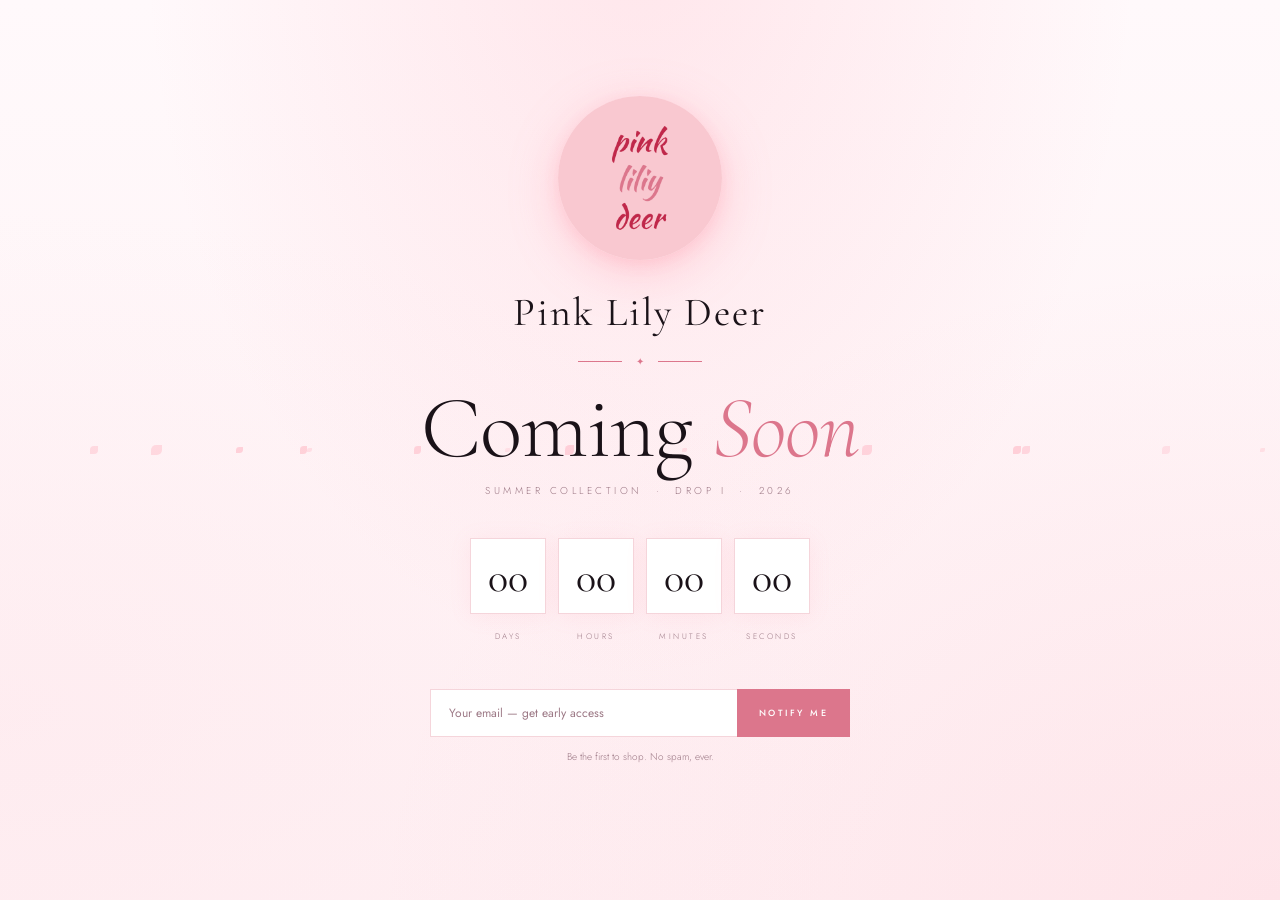
==== commit 0deb522a: "final push" ====
--- a/index.html
+++ b/index.html
@@ -3,703 +3,186 @@
 <head>
 <meta charset="UTF-8">
 <meta name="viewport" content="width=device-width, initial-scale=1.0">
-<title>Pink Liliy Deer — Modest Fashion</title>
+<title>Coming Soon — Pink Lily Deer</title>
 <link href="https://fonts.googleapis.com/css2?family=Cormorant+Garamond:ital,wght@0,300;0,400;0,500;1,300;1,400&family=Jost:wght@300;400;500&display=swap" rel="stylesheet">
 <style>
 *{margin:0;padding:0;box-sizing:border-box}
 :root{
-  --cream:#fff5f7;
-  --warm:#fdeef2;
-  --blush:#f9c8d0;
-  --rose:#dc768c;
-  --dark:#1a1218;
-  --mid:#5a3040;
-  --muted:#9c7885;
-  --border:#f5d5db;
-  --accent:#dc768c;
-  --accent-dark:#c0284a;
-  --accent-light:#fde8ec;
-  --serif:'Cormorant Garamond',Georgia,serif;
-  --sans:'Jost',sans-serif;
-}
-html{scroll-behavior:smooth}
-body{background:var(--cream);color:var(--dark);font-family:var(--sans);font-weight:300;overflow-x:hidden}
-
-/* ── ANNOUNCEMENT BAR ── */
-.announce{
+  --cream:#fff5f7;--warm:#fdeef2;--blush:#f9c8d0;
+  --dark:#1a1218;--mid:#5a3040;--muted:#9c7885;--border:#f5d5db;
+  --accent:#dc768c;--accent-dark:#c0284a;--accent-light:#fde8ec;
+  --serif:'Cormorant Garamond',Georgia,serif;--sans:'Jost',sans-serif;
+}
+html,body{height:100%}
+body{
+  background:var(--cream);color:var(--dark);
+  font-family:var(--sans);font-weight:300;
+  min-height:100vh;display:flex;flex-direction:column;
+  align-items:center;justify-content:center;
+  overflow-x:hidden;position:relative;
+}
+
+/* ── BACKGROUND ── */
+.bg{
+  position:fixed;inset:0;z-index:0;
+  background:
+    radial-gradient(ellipse at 50% -10%,rgba(255,141,161,.18) 0%,transparent 55%),
+    radial-gradient(ellipse at 100% 100%,rgba(255,141,161,.12) 0%,transparent 50%),
+    radial-gradient(ellipse at 0% 80%,rgba(255,214,222,.2) 0%,transparent 50%),
+    linear-gradient(180deg,#fff9fb 0%,#fef0f3 100%);
+}
+
+/* ── FLOATING PETALS ── */
+.petal{
+  position:fixed;border-radius:50% 0 50% 0;
+  animation:floatPetal linear infinite;z-index:1;pointer-events:none;
+}
+@keyframes floatPetal{
+  0%{transform:translateY(-30px) rotate(0deg) scale(.8);opacity:0}
+  10%{opacity:1}
+  90%{opacity:.4}
+  100%{transform:translateY(110vh) rotate(540deg) scale(1.2);opacity:0}
+}
+
+/* ── CONTENT ── */
+.content{
+  position:relative;z-index:10;
+  text-align:center;
+  padding:48px 24px 56px;
+  max-width:580px;width:100%;
+}
+
+/* ── LOGO ── */
+.logo-wrap{margin-bottom:28px;animation:fadeDown .8s ease both}
+.logo-img{
+  width:164px;height:164px;border-radius:50%;object-fit:cover;
+  box-shadow:0 12px 48px rgba(255,141,161,.35),0 4px 16px rgba(255,141,161,.2);
+  display:block;margin:0 auto;
+}
+.logo-fallback{
+  width:164px;height:164px;border-radius:50%;
+  background:linear-gradient(135deg,var(--accent),var(--accent-dark));
+  display:flex;align-items:center;justify-content:center;
+  font-family:var(--serif);font-size:40px;color:#fff;
+  margin:0 auto;box-shadow:0 12px 48px rgba(255,141,161,.35);
+  display:none;
+}
+
+/* ── BRAND NAME ── */
+.brand-name{
+  font-family:var(--serif);font-size:clamp(26px,5vw,40px);
+  font-weight:400;letter-spacing:2px;color:var(--dark);
+  margin-bottom:0;animation:fadeUp .8s .1s ease both;
+}
+
+/* ── DIVIDER ── */
+.deco-divider{
+  display:flex;align-items:center;justify-content:center;
+  gap:14px;margin:18px 0;
+  animation:fadeUp .8s .15s ease both;
+}
+.deco-divider::before,.deco-divider::after{
+  content:'';flex:0 0 44px;height:.5px;background:var(--accent);
+}
+.deco-star{font-size:10px;color:var(--accent)}
+
+/* ── COMING SOON ── */
+.heading{
+  font-family:var(--serif);font-size:clamp(52px,12vw,88px);
+  font-weight:300;line-height:.95;letter-spacing:-1px;
+  color:var(--dark);margin-bottom:12px;
+  animation:fadeUp .8s .2s ease both;
+}
+.heading em{font-style:italic;color:var(--accent)}
+.subtitle{
+  font-size:10px;letter-spacing:3.5px;text-transform:uppercase;
+  color:var(--muted);margin-bottom:40px;
+  animation:fadeUp .8s .25s ease both;
+}
+
+/* ── COUNTDOWN ── */
+.countdown{
+  display:flex;justify-content:center;gap:12px;
+  margin-bottom:44px;animation:fadeUp .8s .35s ease both;
+}
+.cu{text-align:center}
+.cu-box{
+  background:#fff;border:1px solid var(--border);
+  padding:18px 10px 14px;min-width:76px;
+  box-shadow:0 2px 20px rgba(255,141,161,.1);
+  margin-bottom:8px;
+}
+.cu-num{
+  font-family:var(--serif);font-size:clamp(30px,6vw,42px);
+  font-weight:400;color:var(--dark);line-height:1;display:block;
+}
+.cu-label{
+  font-size:8px;letter-spacing:2.5px;text-transform:uppercase;
+  color:var(--muted);font-family:var(--sans);
+}
+
+/* ── EMAIL FORM ── */
+.email-wrap{max-width:420px;margin:0 auto 12px;animation:fadeUp .8s .45s ease both}
+.email-form{display:flex}
+.email-input{
+  flex:1;padding:14px 18px;border:1px solid var(--border);
+  border-right:none;background:#fff;
+  font-size:12px;font-family:var(--sans);color:var(--dark);
+  outline:none;transition:border-color .2s;min-width:0;
+}
+.email-input:focus{border-color:var(--accent)}
+.email-input::placeholder{color:var(--muted)}
+.email-btn{
+  padding:14px 22px;background:var(--accent);color:#fff;border:none;
+  font-size:9px;letter-spacing:2.5px;text-transform:uppercase;
+  font-family:var(--sans);font-weight:500;cursor:pointer;
+  transition:background .2s;white-space:nowrap;flex-shrink:0;
+}
+.email-btn:hover{background:var(--accent-dark)}
+.email-note{
+  font-size:10px;color:var(--muted);margin-bottom:32px;
+  animation:fadeUp .8s .45s ease both;
+}
+
+/* ── SHOP LINK ── */
+.shop-link{
+  display:inline-flex;align-items:center;gap:9px;
+  font-size:10px;letter-spacing:2.5px;text-transform:uppercase;
+  color:var(--accent);text-decoration:none;
+  border-bottom:1px solid var(--blush);padding-bottom:3px;
+  margin-bottom:36px;
+  transition:gap .2s,color .2s;
+  animation:fadeUp .8s .55s ease both;
+}
+.shop-link:hover{gap:16px;color:var(--accent-dark)}
+
+/* ── SOCIAL ── */
+.social{
+  display:flex;justify-content:center;gap:28px;
+  animation:fadeUp .8s .6s ease both;
+}
+.social a{
+  font-size:9px;letter-spacing:2px;text-transform:uppercase;
+  color:var(--muted);text-decoration:none;
+  transition:color .2s;font-family:var(--sans);
+}
+.social a:hover{color:var(--accent)}
+
+/* ── ENTER SHOP BUTTON ── */
+.enter-shop-btn{
+  position:fixed;bottom:28px;left:50%;
+  transform:translateX(-50%);
+  display:inline-flex;align-items:center;gap:10px;
   background:var(--accent);color:#fff;
-  text-align:center;padding:11px;
-  font-size:11px;letter-spacing:2.5px;text-transform:uppercase;
+  padding:14px 36px;text-decoration:none;
+  font-size:10px;letter-spacing:3px;text-transform:uppercase;
   font-family:var(--sans);font-weight:500;
-  letter-spacing:2px;
-}
-
-/* ── MENU DRAWER ── */
-.menu-overlay{
-  position:fixed;inset:0;background:rgba(26,18,18,0.5);
-  z-index:300;opacity:0;pointer-events:none;transition:opacity .3s;
-}
-.menu-overlay.open{opacity:1;pointer-events:all}
-.menu-drawer{
-  position:fixed;top:0;left:0;bottom:0;width:300px;
-  background:#DC768C;z-index:301;
-  transform:translateX(-100%);transition:transform .35s cubic-bezier(.4,0,.2,1);
-  display:flex;flex-direction:column;
-}
-.menu-drawer.open{transform:translateX(0)}
-.menu-head{
-  padding:20px 24px;
-  display:flex;align-items:center;justify-content:space-between;
-  border-bottom:1px solid rgba(255,255,255,0.15);
-}
-.menu-head-label{
-  font-size:11px;letter-spacing:4px;text-transform:uppercase;
-  color:#fff;font-family:var(--sans);font-weight:500;
-}
-.menu-close{
-  background:none;border:none;cursor:pointer;
-  color:#fff;font-size:20px;line-height:1;padding:4px;
-  transition:opacity .2s;
-}
-.menu-close:hover{opacity:0.7}
-.menu-body{flex:1;overflow-y:auto;padding:16px 0}
-.menu-nav{list-style:none;padding:0}
-.menu-nav li a{
-  display:block;padding:16px 28px;
-  font-size:13px;letter-spacing:1.5px;text-transform:uppercase;
-  color:rgba(255,255,255,0.9);text-decoration:none;
-  font-family:var(--sans);font-weight:400;
-  border-bottom:1px solid rgba(255,255,255,0.08);
-  transition:background .2s,color .2s;
-}
-.menu-nav li a:hover{background:rgba(255,255,255,0.08);color:#fff}
-.menu-divider{height:1px;background:rgba(255,255,255,0.15);margin:10px 28px}
-.menu-help{
-  padding:24px 28px;
-  border-top:1px solid rgba(255,255,255,0.15);
-}
-.menu-help-title{
-  font-size:11px;letter-spacing:3px;text-transform:uppercase;
-  color:rgba(255,255,255,0.6);font-family:var(--sans);
-  margin-bottom:14px;
-}
-.menu-help p{
-  font-size:12px;color:rgba(255,255,255,0.85);
-  line-height:1.8;font-family:var(--sans);
-}
-.menu-help a{color:rgba(255,255,255,0.85);text-decoration:none}
-.menu-help a:hover{color:#fff;text-decoration:underline}
-
-/* ── NAV ── */
-nav{
-  position:sticky;top:0;z-index:100;
-  background:var(--cream);
-  border-bottom:1px solid var(--border);
-  padding:0 40px;
-  display:flex;align-items:center;justify-content:space-between;
-  height:64px;
-}
-.hamburger{
-  background:none;border:none;cursor:pointer;
-  display:flex;flex-direction:column;gap:5px;padding:4px;
-  transition:opacity .2s;
-}
-.hamburger:hover{opacity:0.6}
-.hamburger span{
-  display:block;width:22px;height:1.5px;
-  background:var(--mid);
-}
-.nav-links{display:flex;gap:32px;list-style:none}
-.nav-links a{
-  font-size:11px;letter-spacing:2px;text-transform:uppercase;
-  color:var(--mid);text-decoration:none;
-  font-family:var(--sans);font-weight:400;
-  transition:color .2s;position:relative;
-}
-.nav-links a::after{
-  content:'';position:absolute;bottom:-2px;left:0;width:0;height:0.5px;
-  background:var(--dark);transition:width .25s;
-}
-.nav-links a:hover{color:var(--dark)}
-.nav-links a:hover::after{width:100%}
-.brand{
-  font-family:var(--serif);font-size:22px;font-weight:400;
-  letter-spacing:1px;color:var(--dark);text-decoration:none;
-  position:absolute;left:50%;transform:translateX(-50%);
-  white-space:nowrap;
-}
-.brand img{height:36px;width:auto;display:block}
-.nav-right{display:flex;align-items:center;gap:20px}
-.nav-icon{
-  background:none;border:none;cursor:pointer;
-  font-size:25px;letter-spacing:2px;text-transform:uppercase;
-  color:var(--mid);font-family:var(--sans);font-weight:400;
-  display:flex;align-items:center;gap:6px;
-  transition:color .2s;
-}
-.nav-icon:hover{color:var(--dark)}
-.cart-count{
-  background:var(--accent);color:#fff;
-  border-radius:50%;width:20px;height:20px;
-  font-size:10px;display:flex;align-items:center;justify-content:center;
-  font-weight:600;
-}
-
-/* ── HERO ── */
-.hero{
-  position:relative;height:92vh;min-height:600px;
-  background:var(--warm);overflow:hidden;
-  display:flex;align-items:flex-end;
-}
-.hero-bg{
-  position:absolute;inset:0;
-  background:
-    radial-gradient(ellipse at 70% 40%, rgba(220,118,140,0.18) 0%, transparent 60%),
-    radial-gradient(ellipse at 20% 80%, rgba(220,118,140,0.12) 0%, transparent 50%),
-    linear-gradient(160deg, #fff5f7 0%, #fdeef2 100%);
-}
-.hero-img-placeholder{
-  position:absolute;right:0;top:0;bottom:0;width:62%;
-  background:linear-gradient(135deg,#f9c8d0 0%,#e89aaa 60%,#dc768c 100%);
-  display:flex;align-items:center;justify-content:center;
-  overflow:hidden;
-}
-.hero-img-placeholder::before{
-  content:'';position:absolute;inset:0;
-  background:repeating-linear-gradient(
-    45deg,rgba(255,255,255,0.03) 0px,rgba(255,255,255,0.03) 1px,
-    transparent 1px,transparent 20px
-  );
-}
-.hero-img-placeholder span{
-  font-family:var(--serif);font-size:13px;letter-spacing:3px;
-  color:rgba(90,79,71,0.4);text-transform:uppercase;
-}
-.hero-content{
-  position:relative;z-index:2;
-  padding:0 60px 80px;max-width:520px;
-}
-.hero-eyebrow{
-  font-size:10px;letter-spacing:4px;text-transform:uppercase;
-  color:var(--accent);margin-bottom:20px;font-family:var(--sans);
-  display:flex;align-items:center;gap:12px;
-}
-.hero-eyebrow::before{content:'';width:24px;height:0.5px;background:var(--accent)}
-.hero-title{
-  font-family:var(--serif);font-size:clamp(48px,6vw,80px);
-  font-weight:300;line-height:1.0;color:var(--dark);
-  margin-bottom:28px;letter-spacing:-0.5px;
-}
-.hero-title em{font-style:italic;font-weight:300;color:var(--accent)}
-.hero-sub{
-  font-size:12px;letter-spacing:1.5px;color:var(--muted);
-  text-transform:uppercase;margin-bottom:40px;line-height:1.8;
-}
-.btn-primary{
-  display:inline-flex;align-items:center;justify-content:center;gap:12px;
-  background:#C0284A;color:#fff;
-  padding:14px 36px;text-decoration:none;
-  font-size:10px;letter-spacing:2px;text-transform:uppercase;
-  font-family:var(--sans);font-weight:500;
-  border-radius:50px;border:none;
-  transition:background .25s,box-shadow .25s;cursor:pointer;
-  box-shadow:0 4px 16px rgba(122,26,46,0.3);
-}
-.btn-primary:hover{background:#5c1020;box-shadow:0 6px 22px rgba(122,26,46,0.45)}
-.btn-outline{
-  display:inline-flex;align-items:center;justify-content:center;gap:12px;
-  border:2px solid #C0284A;color:#C0284A;
-  padding:13px 32px;text-decoration:none;
-  font-size:10px;letter-spacing:2px;text-transform:uppercase;
-  font-family:var(--sans);font-weight:500;
-  border-radius:50px;
-  transition:all .25s;cursor:pointer;background:transparent;
-}
-.btn-outline:hover{background:#C0284A;color:#fff;box-shadow:0 4px 16px rgba(122,26,46,0.3)}
-.hero-scroll{
-  position:absolute;bottom:30px;right:40px;
-  font-size:9px;letter-spacing:3px;text-transform:uppercase;
-  color:var(--muted);writing-mode:vertical-rl;
-  display:flex;align-items:center;gap:10px;
-}
-.hero-scroll::after{content:'';width:0.5px;height:40px;background:var(--muted)}
-
-/* ── MARQUEE ── */
-.marquee-wrap{
-  background:var(--accent-light);color:var(--dark);
-  padding:13px 0;overflow:hidden;
-  border-top:1px solid var(--blush);border-bottom:1px solid var(--blush);
-}
-.marquee-track{
-  display:flex;gap:0;white-space:nowrap;
-  animation:marquee 22s linear infinite;
-}
-.marquee-track span{
-  font-size:10px;letter-spacing:3px;text-transform:uppercase;
-  padding:0 40px;font-family:var(--sans);font-weight:400;
-  color:var(--mid);
-}
-.marquee-track .sep{color:var(--accent);padding:0 10px;font-weight:600}
-@keyframes marquee{0%{transform:translateX(0)}100%{transform:translateX(-50%)}}
-
-/* ── SECTION HEADERS ── */
-.section-header{text-align:center;padding:80px 40px 40px}
-.section-tag{
-  font-size:25px;letter-spacing:5px;text-transform:uppercase;font-weight: 600;
-  color:var(--accent);margin-bottom:16px;
-  display:flex;align-items:center;justify-content:center;gap:16px;
-}
-.section-tag::before,.section-tag::after{
-  content:'';flex:0 0 30px;height:0.5px;background:var(--accent)
-}
-.section-title{
-  font-family:var(--serif);font-size:clamp(36px,4vw,54px);
-  font-weight:300;color:var(--dark);letter-spacing:-0.5px;
-  line-height:1.1;
-}
-.section-title em{font-style:italic}
-.section-sub{
-  font-size:12px;letter-spacing:1.5px;text-transform:uppercase;
-  color:var(--muted);margin-top:16px;
-}
-
-/* ── CATEGORY STRIP ── */
-.categories{padding:0 40px 60px}
-.cat-grid{display:grid;grid-template-columns:repeat(3,1fr);gap:12px}
-.cat-item{position:relative;cursor:pointer;overflow:hidden;aspect-ratio:2/3}
-.cat-img{
-  width:100%;height:100%;
-  background:var(--warm);
-  transition:transform .4s ease;
-}
-.cat-item:hover .cat-img{transform:scale(1.04)}
-.cat-img-1{background:linear-gradient(160deg,#e8ddd5,#d5c8c0)}
-.cat-img-2{background:linear-gradient(160deg,#dfe8e0,#c8d5ca)}
-.cat-img-3{background:linear-gradient(160deg,#e8e0e8,#d5c8d5)}
-.cat-img-4{background:linear-gradient(160deg,#e8e5d5,#d5d0c0)}
-.cat-img-5{background:linear-gradient(160deg,#e8d5d5,#d5c0c0)}
-.cat-label{
-  position:absolute;inset:0;
-  display:flex;align-items:center;justify-content:center;
-  background:rgba(0,0,0,0.18);
-  transition:background .3s;
-  font-family:var(--sans);font-size:13px;font-weight:500;
-  letter-spacing:4px;text-transform:uppercase;
-  color:#fff;text-align:center;
-}
-.cat-item:hover .cat-label{background:rgba(0,0,0,0.28)}
-.cat-label small{display:none}
-
-/* ── PRODUCT GRID ── */
-.products-section{padding:0 40px 80px}
-.filter-bar{
-  display:flex;align-items:center;justify-content:space-between;
-  gap:16px;
-  padding:20px 0 18px;
-  margin-bottom:36px;
-  border-bottom:1px solid var(--border);
-}
-.filter-tabs{display:flex;gap:8px;list-style:none;flex-wrap:wrap}
-.filter-tabs li{
-  font-size:9px;letter-spacing:2.5px;text-transform:uppercase;
-  color:var(--muted);
-  padding:8px 20px;
-  cursor:pointer;
-  font-family:var(--sans);font-weight:400;
-  border-radius:50px;
-  border:1px solid var(--border);
-  background:transparent;
-  transition:color .2s,background .2s,border-color .2s,box-shadow .2s;
-  white-space:nowrap;
-  user-select:none;
-}
-.filter-tabs li:hover{
-  color:var(--accent);
-  border-color:var(--blush);
-  background:var(--accent-light);
-}
-.filter-tabs li.active{
-  color:#fff;
-  background:var(--accent);
-  border-color:var(--accent);
-  font-weight:500;
-  box-shadow:0 3px 12px rgba(220,118,140,0.35);
-}
-.sort-wrapper{
-  position:relative;display:flex;align-items:center;flex-shrink:0;
-}
-.sort-wrapper::after{
-  content:'';
-  position:absolute;right:14px;top:50%;transform:translateY(-50%);
-  width:0;height:0;
-  border-left:4px solid transparent;border-right:4px solid transparent;
-  border-top:5px solid var(--muted);
-  pointer-events:none;transition:border-top-color .2s;
-}
-.sort-wrapper:hover::after{border-top-color:var(--accent)}
-.sort-select{
-  font-size:9px;letter-spacing:2px;text-transform:uppercase;
-  color:var(--muted);
-  font-family:var(--sans);font-weight:400;
-  border:1px solid var(--border);
-  border-radius:50px;
-  padding:8px 36px 8px 18px;
-  background:transparent;
-  cursor:pointer;
-  outline:none;
-  appearance:none;
-  -webkit-appearance:none;
-  transition:color .2s,border-color .2s,background .2s;
-}
-.sort-select:hover,.sort-select:focus{
-  color:var(--accent);
-  border-color:var(--blush);
-  background:var(--accent-light);
-}
-.product-grid{
-  display:grid;grid-template-columns:repeat(4,1fr);gap:24px;
-}
-.product-card{cursor:pointer}
-.product-img{
-  aspect-ratio:3/4;background:var(--warm);
-  position:relative;overflow:hidden;margin-bottom:14px;
-  border: #9c7885 1px solid;border-radius:10px;
-}
-.product-img-fill{
-  width:100%;height:100%;
-  transition:transform .5s ease;
-  display:flex;align-items:center;justify-content:center;
-}
-.product-card:hover .product-img-fill{transform:scale(1.04)}
-.product-img-fill span{
-  font-family:var(--serif);font-size:11px;letter-spacing:2px;
-  color:rgba(90,79,71,0.3);text-transform:uppercase;
-}
-.product-badge{
-  position:absolute;top:12px;left:12px;
-  background:var(--dark);color:#fff;
-  font-size:8px;letter-spacing:2px;text-transform:uppercase;
-  padding:5px 10px;font-family:var(--sans);border-radius:2px;
-}
-.product-badge.new{background:var(--accent);box-shadow:0 2px 12px rgba(220,118,140,0.4)}
-.product-badge.sold{background:var(--muted)}
-.product-actions{
-  position:absolute;bottom:12px;left:12px;right:12px;
-  opacity:0;transform:translateY(6px);
-  transition:all .25s;
-}
-.product-card:hover .product-actions{opacity:1;transform:translateY(0)}
-.btn-addcart{
-  width:100%;padding:11px 16px;
-  background:#C0284A;color:#fff;border:none;
-  font-size:9px;letter-spacing:2px;text-transform:uppercase;
-  font-family:var(--sans);cursor:pointer;font-weight:500;
-  border-radius:50px;
-  transition:background .2s,box-shadow .2s;
-  box-shadow:0 3px 12px rgba(122,26,46,0.35);
-}
-.btn-addcart:hover{background:#C0284A;box-shadow:0 4px 16px rgba(122,26,46,0.5)}
-.size-chips{display:flex;gap:4px;margin-bottom:6px;justify-content:center}
-.size-chip{
-  background:rgba(250,248,245,0.9);color:var(--dark);
-  font-size:8px;letter-spacing:1px;padding:4px 7px;
-  font-family:var(--sans);border:0.5px solid rgba(26,22,18,0.2);
-  cursor:pointer;transition:background .15s;
-}
-.size-chip:hover,.size-chip.active{background:var(--accent);color:#fff;border-color:var(--accent)}
-.product-name{
-  font-family:var(--serif);font-size:15px;font-weight:400;
-  color:var(--dark);margin-bottom:5px;line-height:1.3;
-}
-.product-price{
-  font-size:12px;color:var(--muted);letter-spacing:1px;
-  font-family:var(--sans);
-}
-.product-colors{display:flex;gap:5px;margin-top:8px}
-.color-dot{
-  width:12px;height:12px;border-radius:50%;
-  border:1.5px solid transparent;cursor:pointer;
-  transition:border-color .15s;
-}
-.color-dot:hover,.color-dot.active{border-color:var(--accent)}
-
-/* Product placeholder backgrounds */
-.p1{background:linear-gradient(160deg,#e8ddd5 0%,#cfc3bb 100%)}
-.p2{background:linear-gradient(160deg,#d5e8df 0%,#c0d5c8 100%)}
-.p3{background:linear-gradient(160deg,#e8d5e0 0%,#d5c0cb 100%)}
-.p4{background:linear-gradient(160deg,#e8e5d5 0%,#d5d0c0 100%)}
-.p5{background:linear-gradient(160deg,#d5dde8 0%,#c0ccda 100%)}
-.p6{background:linear-gradient(160deg,#e8ddd5 0%,#e0d5cc 100%)}
-.p7{background:linear-gradient(160deg,#f0e8d5 0%,#e0d0b8 100%)}
-.p8{background:linear-gradient(160deg,#e5d5e8 0%,#d0c0d5 100%)}
-
-/* ── EDITORIAL BANNER ── */
-.editorial{
-  margin:0 40px 80px;display:grid;
-  grid-template-columns:1fr 1fr;min-height:520px;
-}
-.editorial-img{
-  background:linear-gradient(160deg,#e8ddd5,#c8b8ae);
-  display:flex;align-items:center;justify-content:center;
-  position:relative;overflow:hidden;
-}
-.editorial-img::after{
-  content:'';position:absolute;inset:0;
-  background:linear-gradient(to right,rgba(26,22,18,0.1),transparent);
-}
-.editorial-img span{
-  font-family:var(--serif);font-size:12px;letter-spacing:3px;
-  color:rgba(90,79,71,0.3);text-transform:uppercase;
-  position:relative;z-index:2;
-}
-.editorial-content{
-  background:var(--warm);padding:60px 50px;
-  display:flex;flex-direction:column;justify-content:center;
-}
-.editorial-tag{
-  font-size:9px;letter-spacing:4px;text-transform:uppercase;
-  color:var(--accent);margin-bottom:24px;
-  display:flex;align-items:center;gap:10px;
-}
-.editorial-tag::before{content:'';width:20px;height:0.5px;background:var(--accent)}
-.editorial-title{
-  font-family:var(--serif);font-size:clamp(32px,3.5vw,48px);
-  font-weight:300;line-height:1.1;color:var(--dark);
-  margin-bottom:20px;
-}
-.editorial-title em{font-style:italic}
-.editorial-body{
-  font-size:13px;color:var(--muted);line-height:1.9;
-  margin-bottom:36px;max-width:340px;
-}
-.editorial-links{display:flex;gap:16px;flex-wrap:wrap}
-
-/* ── LOOKBOOK STRIP ── */
-.lookbook{padding:0 40px 80px}
-.lookbook-grid{
-  display:grid;
-  grid-template-columns:2fr 1fr 1fr 1fr;
-  gap:12px;height:500px;
-}
-.look-item{
-  background:var(--warm);position:relative;overflow:hidden;
-  cursor:pointer;
-}
-.look-item:hover .look-overlay{opacity:1}
-.look-fill{width:100%;height:100%;transition:transform .4s ease}
-.look-item:hover .look-fill{transform:scale(1.04)}
-.l1{background:linear-gradient(160deg,#ddd5e8,#c8b8d5)}
-.l2{background:linear-gradient(160deg,#e8d5d5,#d5b8b8)}
-.l3{background:linear-gradient(160deg,#d5e8e0,#b8d5c8)}
-.l4{background:linear-gradient(160deg,#e8e5d5,#d5d0b8)}
-.look-overlay{
-  position:absolute;inset:0;
-  background:rgba(26,22,18,0.4);
-  display:flex;align-items:center;justify-content:center;
-  opacity:0;transition:opacity .3s;
-}
-.look-overlay span{
-  font-family:var(--serif);font-size:20px;font-weight:400;
-  color:#fff;letter-spacing:1px;
-}
-.look-tag{
-  position:absolute;bottom:16px;left:16px;
-  font-size:9px;letter-spacing:2px;text-transform:uppercase;
-  color:rgba(255,255,255,0.8);font-family:var(--sans);
-}
-
-/* ── INSTAGRAM GRID ── */
-.instagram{padding:0 40px 80px;text-align:center}
-.insta-handle{
-  font-size:15px;letter-spacing:3px;
-  color:var(--accent);margin-bottom:30px;
-}
-.insta-grid{
-  display:grid;grid-template-columns:repeat(6,1fr);gap:4px;
-  margin-bottom:32px;
-}
-.insta-item{
-  aspect-ratio:1;background:var(--warm);
-  overflow:hidden;cursor:pointer;
-}
-.insta-fill{
-  width:100%;height:100%;
-  transition:transform .3s,filter .3s;
-}
-.insta-item:hover .insta-fill{transform:scale(1.06);filter:brightness(0.85)}
-.i1{background:linear-gradient(135deg,#e8d5d5,#d5b8b8)}
-.i2{background:linear-gradient(135deg,#d5e8e0,#b8d5c8)}
-.i3{background:linear-gradient(135deg,#ddd5e8,#c8b8d5)}
-.i4{background:linear-gradient(135deg,#e8e5d5,#d5d0b8)}
-.i5{background:linear-gradient(135deg,#e8ddd5,#d5c8c0)}
-.i6{background:linear-gradient(135deg,#d5dde8,#b8ccd5)}
-
-/* ── FEATURES BAR ── */
-.features{
-  border-top:1px solid var(--border);border-bottom:1px solid var(--border);
-  padding:40px;display:grid;grid-template-columns:repeat(4,1fr);
-  gap:0;
-}
-.feature-item{
-  text-align:center;padding:20px;
-  border-right:1px solid var(--border);
-}
-.feature-item:last-child{border:none}
-.feature-icon{
-  font-size:18px;margin-bottom:12px;
-  color:var(--accent);
-}
-.feature-title{
-  font-family:var(--serif);font-size:20px;font-weight:500;
-  color:var(--dark);margin-bottom:6px;
-}
-.feature-sub{
-  font-size:12px;letter-spacing:1.5px;text-transform:uppercase;font-weight:600;
-  color:var(--muted);
-}
-
-/* ── NEWSLETTER ── */
-.newsletter{
-  background:linear-gradient(135deg,#dc768c 0%,#c0284a 100%);
-  color:#fff;padding:80px 40px;text-align:center;
-}
-.nl-title{
-  font-family:var(--serif);font-size:clamp(32px,4vw,52px);
-  font-weight:300;margin-bottom:14px;line-height:1.1;color:#fff;
-}
-.nl-title em{font-style:italic;color:rgba(255,255,255,0.85)}
-.nl-sub{
-  font-size:11px;letter-spacing:2px;text-transform:uppercase;
-  color:rgba(255,255,255,0.7);margin-bottom:36px;
-}
-.nl-form{display:flex;justify-content:center;gap:0;max-width:440px;margin:0 auto}
-.nl-input{
-  flex:1;padding:14px 20px;background:rgba(255,255,255,0.18);
-  border:1px solid rgba(255,255,255,0.35);color:#fff;
-  font-size:12px;letter-spacing:1px;font-family:var(--sans);
-  outline:none;
-}
-.nl-input::placeholder{color:rgba(255,255,255,0.55);font-family:var(--sans)}
-.nl-input:focus{background:rgba(255,255,255,0.25);border-color:rgba(255,255,255,0.6)}
-.nl-btn{
-  padding:14px 28px;background:#fff;color:#000;
-  border:none;cursor:pointer;
-  font-size:10px;letter-spacing:2px;text-transform:uppercase;
-  font-family:var(--sans);font-weight:600;
-  transition:background .2s,box-shadow .2s;
-  box-shadow:0 3px 12px rgba(0,0,0,0.2);
-}
-.nl-btn:hover{background:#fff;box-shadow:0 4px 16px rgba(0,0,0,0.3)}
-
-/* ── FOOTER ── */
-footer{
-  background:var(--cream);border-top:1px solid var(--border);
-  padding:60px 40px 30px;
-}
-.footer-grid{
-  display:grid;grid-template-columns:2fr 1fr 1fr 1fr;
-  gap:40px;margin-bottom:50px;
-}
-.footer-brand{margin-bottom:20px}
-.footer-brand img{width:180px;height:auto;display:block}
-.footer-tagline{
-  font-size:11px;letter-spacing:1.5px;color:var(--muted);
-  line-height:1.8;text-transform:uppercase;max-width:220px;
-}
-.footer-socials{display:flex;gap:14px;margin-top:24px}
-.social-link{
-  font-size:9px;letter-spacing:2px;text-transform:uppercase;
-  color:var(--mid);text-decoration:none;
-  transition:color .2s;font-family:var(--sans);
-}
-.social-link:hover{color:var(--accent);text-decoration:underline;text-underline-offset:3px}
-.footer-col h4{
-  font-size:20px;letter-spacing:3px;text-transform:uppercase;
-  color:var(--dark);margin-bottom:20px;font-weight:500;
-}
-.footer-col ul{list-style:none}
-.footer-col li{margin-bottom:10px}
-.footer-col a{
-  font-size:16px;color:var(--muted);text-decoration:none;
-  transition:color .2s;letter-spacing:0.5px;
-}
-.footer-col a:hover{color:var(--dark)}
-.footer-bottom{
-  border-top:1px solid var(--border);padding-top:24px;
-  display:flex;align-items:center;justify-content:space-between;
-}
-.footer-copy{font-size:15px;letter-spacing:1.5px;color:var(--muted);text-transform:uppercase}
-.footer-pay{display:flex;gap:10px;align-items:center}
-.pay-icon{
-  background:var(--warm);border:0.5px solid var(--border);
-  border-radius:3px;padding:4px 8px;
-  font-size:9px;letter-spacing:1px;color:var(--muted);font-family:var(--sans);
-}
-
-/* ── CART DRAWER ── */
-.cart-overlay{
-  position:fixed;inset:0;background:rgba(26,22,18,0.4);
-  z-index:200;opacity:0;pointer-events:none;transition:opacity .3s;
-}
-.cart-overlay.open{opacity:1;pointer-events:all}
-.cart-drawer{
-  position:fixed;top:0;right:0;bottom:0;width:380px;
-  background:var(--cream);z-index:201;
-  transform:translateX(100%);transition:transform .35s cubic-bezier(.4,0,.2,1);
-  display:flex;flex-direction:column;
-}
-.cart-drawer.open{transform:translateX(0)}
-.cart-head{
-  padding:24px 28px;border-bottom:1px solid var(--border);
-  display:flex;align-items:center;justify-content:space-between;
-}
-.cart-head h3{font-family:var(--serif);font-size:22px;font-weight:400}
-.cart-close{
-  background:none;border:none;cursor:pointer;
-  font-size:18px;color:var(--mid);line-height:1;
-}
-.cart-body{flex:1;overflow-y:auto;padding:28px}
-.cart-empty{
-  text-align:center;padding:60px 0;
-  font-family:var(--serif);font-size:18px;color:var(--muted);
-}
-.cart-item{
-  display:flex;gap:16px;margin-bottom:24px;
-  padding-bottom:24px;border-bottom:1px solid var(--border);
-}
-.cart-item-img{
-  width:80px;height:100px;flex-shrink:0;
-}
-.cart-item-img-fill{width:100%;height:100%}
-.cart-item-info{flex:1}
-.cart-item-name{font-family:var(--serif);font-size:20px;margin-bottom:4px}
-.cart-item-meta{font-size:10px;letter-spacing:1.5px;text-transform:uppercase;color:var(--muted);margin-bottom:10px}
-.cart-item-price{font-size:13px;color:var(--dark);letter-spacing:0.5px}
-.cart-qty{display:flex;align-items:center;gap:12px;margin-top:8px}
-.qty-btn{
-  background:none;border:0.5px solid var(--border);
-  width:24px;height:24px;cursor:pointer;
-  font-size:14px;color:var(--mid);
-  display:flex;align-items:center;justify-content:center;
-  transition:border-color .15s,color .15s;
-}
-.qty-btn:hover{border-color:var(--dark);color:var(--dark)}
-.qty-num{font-size:12px;min-width:16px;text-align:center}
-.cart-foot{padding:20px 28px;border-top:1px solid var(--border)}
-.cart-total{
-  display:flex;justify-content:space-between;
-  margin-bottom:20px;font-family:var(--serif);font-size:18px;
-}
-.cart-checkout{
-  display:block;width:100%;padding:16px;text-align:center;
-  background:#7a1a2e;color:#fff;text-decoration:none;
-  font-size:10px;letter-spacing:2px;text-transform:uppercase;
-  font-family:var(--sans);font-weight:500;border:none;cursor:pointer;
-  border-radius:50px;
-  transition:background .2s,box-shadow .2s;
-  box-shadow:0 4px 16px rgba(122,26,46,0.35);
-}
-.cart-checkout:hover{background:#5c1020;box-shadow:0 6px 20px rgba(122,26,46,0.5)}
+  box-shadow:0 4px 24px rgba(255,141,161,.5);
+  transition:background .25s,gap .2s;
+  z-index:50;white-space:nowrap;
+  animation:fadeUp .8s .6s ease both;
+}
+.enter-shop-btn:hover{background:var(--accent-dark);gap:16px}
 
 /* ── TOAST ── */
 .toast{
@@ -708,665 +191,186 @@
   background:var(--accent);color:#fff;
   padding:12px 28px;border-radius:30px;
   font-size:10px;letter-spacing:2.5px;text-transform:uppercase;
-  font-family:var(--sans);font-weight:500;opacity:0;pointer-events:none;
-  transition:all .3s;z-index:300;
-  box-shadow:0 8px 30px rgba(220,118,140,0.5);
+  font-family:var(--sans);font-weight:500;
+  opacity:0;pointer-events:none;transition:all .3s;
+  z-index:300;box-shadow:0 8px 30px rgba(255,141,161,.5);white-space:nowrap;
 }
 .toast.show{opacity:1;transform:translateX(-50%) translateY(0)}
 
-/* ── UTILITIES ── */
-.text-center{text-align:center}
-.mt-40{margin-top:40px}
-.view-all{
-  display:inline-flex;align-items:center;gap:10px;margin-top:40px;
-  font-size:10px;letter-spacing:3px;text-transform:uppercase;
-  color:var(--accent);text-decoration:none;font-family:var(--sans);font-weight:500;
-  transition:gap .2s,color .2s;
-  border-bottom:1px solid var(--blush);padding-bottom:4px;
-  cursor:pointer;background:none;border-top:none;border-left:none;border-right:none;
-}
-.view-all:hover{gap:16px;color:var(--accent-dark)}
-.view-all::after{content:'→';font-family:sans-serif}
-
-/* ── ALL PRODUCTS SCREEN ── */
-.all-products-screen{
-  position:fixed;inset:0;z-index:500;
-  background:var(--cream);
-  transform:translateY(100%);
-  transition:transform .4s cubic-bezier(.4,0,.2,1);
-  display:flex;flex-direction:column;
-  overflow:hidden;
-}
-.all-products-screen.open{transform:translateY(0)}
-.all-products-screen-head{
-  background:var(--cream);
-  border-bottom:1px solid var(--border);
-  padding:0 40px;
-  height:64px;
-  display:flex;align-items:center;justify-content:space-between;
-  flex-shrink:0;
-  position:sticky;top:0;z-index:10;
-}
-.all-products-screen-title{
-  font-family:var(--serif);font-size:20px;font-weight:400;
-  color:var(--dark);letter-spacing:0.5px;
-  position:absolute;left:50%;transform:translateX(-50%);
-}
-.all-products-back{
-  background:none;border:none;cursor:pointer;
-  display:flex;align-items:center;gap:8px;
-  font-size:10px;letter-spacing:2px;text-transform:uppercase;
-  color:var(--mid);font-family:var(--sans);font-weight:400;
-  transition:color .2s;
-}
-.all-products-back:hover{color:var(--dark)}
-.all-products-back svg{transition:transform .2s}
-.all-products-back:hover svg{transform:translateX(-3px)}
-.all-products-body{
-  flex:1;overflow-y:auto;
-  padding:0 40px 80px;
-}
-.all-products-body .filter-bar{
-  position:sticky;top:0;z-index:5;
-  background:var(--cream);
-  margin-bottom:36px;
-  padding-top:20px;
-  transition:box-shadow .2s;
-}
-.all-products-body .filter-bar.scrolled{
-  box-shadow:0 4px 20px rgba(220,118,140,0.08);
-}
-.all-products-count{
-  font-size:10px;letter-spacing:2px;text-transform:uppercase;
-  color:var(--muted);font-family:var(--sans);
-  margin-bottom:24px;
-}
-@media(max-width:900px){
-  .all-products-screen-head{padding:0 20px}
-  .all-products-body{padding:0 20px 60px}
-}
-
 /* ── ANIMATIONS ── */
-@keyframes fadeUp{from{opacity:0;transform:translateY(24px)}to{opacity:1;transform:translateY(0)}}
-.fade-up{opacity:0;animation:fadeUp .7s ease both}
-.fade-up:nth-child(1){animation-delay:.05s}
-.fade-up:nth-child(2){animation-delay:.12s}
-.fade-up:nth-child(3){animation-delay:.19s}
-.fade-up:nth-child(4){animation-delay:.26s}
-.fade-up:nth-child(5){animation-delay:.33s}
-.fade-up:nth-child(6){animation-delay:.4s}
-.fade-up:nth-child(7){animation-delay:.47s}
-.fade-up:nth-child(8){animation-delay:.54s}
-
-/* ── RESPONSIVE ── */
-@media(max-width:900px){
-  nav{padding:0 20px}
-  .brand{font-size:18px}
-  .hero-content{padding:0 24px 60px;max-width:100%}
-  .hero-img-placeholder{display:none}
-  .hero-bg{width:100%}
-  .cat-grid{grid-template-columns:repeat(2,1fr)}
-  .product-grid{grid-template-columns:repeat(2,1fr)}
-  .editorial{grid-template-columns:1fr;margin:0 20px 60px}
-  .lookbook-grid{grid-template-columns:1fr 1fr;height:auto}
-  .lookbook-grid .look-item:first-child{grid-column:span 2;aspect-ratio:16/9}
-  .lookbook-grid .look-item:not(:first-child){aspect-ratio:1}
-  .insta-grid{grid-template-columns:repeat(3,1fr)}
-  .features{grid-template-columns:repeat(2,1fr)}
-  .footer-grid{grid-template-columns:1fr 1fr}
-  .products-section,.lookbook,.instagram,.categories,.section-header{padding-left:20px;padding-right:20px}
-  .features,.newsletter{padding-left:20px;padding-right:20px}
-  footer{padding:40px 20px 20px}
+@keyframes fadeDown{from{opacity:0;transform:translateY(-24px)}to{opacity:1;transform:translateY(0)}}
+@keyframes fadeUp{from{opacity:0;transform:translateY(20px)}to{opacity:1;transform:translateY(0)}}
+
+/* ── BOTTOM NAV (mobile only) ── */
+.bottom-nav{display:none}
+@media(max-width:768px){
+  .bottom-nav{
+    display:flex;position:fixed;bottom:0;left:0;right:0;
+    background:#fff;border-top:1px solid var(--border);
+    z-index:200;padding:8px 0 calc(8px + env(safe-area-inset-bottom));
+  }
+  .bottom-nav a{
+    flex:1;display:flex;flex-direction:column;align-items:center;
+    gap:4px;text-decoration:none;color:var(--muted);
+    font-family:var(--sans);font-size:9px;letter-spacing:1.5px;
+    text-transform:uppercase;transition:color .2s;
+  }
+  .bottom-nav a:hover,.bottom-nav a.active{color:var(--accent)}
+  .bottom-nav svg{width:22px;height:22px;stroke-width:1.5}
+  .content{padding-bottom:90px}
+}
+
+/* ── MOBILE ── */
+@media(max-width:480px){
+  .content{padding:36px 20px 90px}
+  .logo-img,.logo-fallback{width:128px;height:128px}
+  .logo-fallback{font-size:32px}
+  .cu-box{min-width:62px;padding:14px 6px 10px}
+  .countdown{gap:8px}
+  .email-form{flex-direction:column}
+  .email-input{border-right:1px solid var(--border);border-bottom:none}
+  .email-btn{padding:13px;border:none}
+  .deco-divider::before,.deco-divider::after{flex:0 0 28px}
+}
+@media(max-width:360px){
+  .cu-box{min-width:52px;padding:12px 4px 8px}
+  .countdown{gap:6px}
 }
 </style>
 </head>
 <body>
-
-<!-- Announcement -->
-<div class="announce">Free delivery on orders over LE 2,000 &nbsp;·&nbsp; New summer drop is live</div>
-
-<!-- Nav -->
-<nav>
-  <button class="hamburger" onclick="openMenu()" aria-label="Open menu">
-    <span></span><span></span><span></span>
-  </button>
-  <a href="#" class="brand"><img src="img/logo2.svg" alt="Pink Liliy Deer"></a>
-  <div class="nav-right">
-    <button class="nav-icon" onclick="toggleSearch()">
-      <svg width="25" height="25" fill="none" stroke="currentColor" stroke-width="1.5" viewBox="0 0 24 24"><circle cx="11" cy="11" r="7"/><path d="m21 21-4.35-4.35"/></svg>
-    </button>
-    <button class="nav-icon" onclick="openCart()">
-      <svg width="25" height="25" fill="none" stroke="currentColor" stroke-width="1.5" viewBox="0 0 24 24"><path d="M6 2 3 6v14a2 2 0 002 2h14a2 2 0 002-2V6l-3-4z"/><line x1="3" y1="6" x2="21" y2="6"/><path d="M16 10a4 4 0 01-8 0"/></svg>
-      <span class="cart-count" id="cartCount">0</span>
-    </button>
+<div class="bg"></div>
+
+<div class="content">
+
+  <!-- Logo -->
+  <div class="logo-wrap">
+    <img class="logo-img" src="img/logo.png" alt="Pink Lily Deer"
+         onerror="this.style.display='none';document.getElementById('logoFallback').style.display='flex'">
+    <div class="logo-fallback" id="logoFallback">PLD</div>
   </div>
+
+  <!-- Brand -->
+  <h1 class="brand-name">Pink Lily Deer</h1>
+
+  <!-- Divider -->
+  <div class="deco-divider"><span class="deco-star">✦</span></div>
+
+  <!-- Heading -->
+  <h2 class="heading">Coming <em>Soon</em></h2>
+  <p class="subtitle">Summer Collection &nbsp;·&nbsp; Drop I &nbsp;·&nbsp; 2026</p>
+
+  <!-- Countdown -->
+  <div class="countdown">
+    <div class="cu">
+      <div class="cu-box"><span class="cu-num" id="cdays">00</span></div>
+      <span class="cu-label">Days</span>
+    </div>
+    <div class="cu">
+      <div class="cu-box"><span class="cu-num" id="chours">00</span></div>
+      <span class="cu-label">Hours</span>
+    </div>
+    <div class="cu">
+      <div class="cu-box"><span class="cu-num" id="cmins">00</span></div>
+      <span class="cu-label">Minutes</span>
+    </div>
+    <div class="cu">
+      <div class="cu-box"><span class="cu-num" id="csecs">00</span></div>
+      <span class="cu-label">Seconds</span>
+    </div>
+  </div>
+
+  <!-- Email -->
+  <div class="email-wrap">
+    <div class="email-form">
+      <input class="email-input" type="email" id="emailInput" placeholder="Your email — get early access">
+      <button class="email-btn" onclick="subscribe()">Notify Me</button>
+    </div>
+  </div>
+  <p class="email-note">Be the first to shop. No spam, ever.</p>
+
+
+</div>
+
+
+<div class="toast" id="toast"></div>
+
+<!-- Bottom nav — mobile only -->
+<nav class="bottom-nav">
+  <a href="shop.html">
+    <svg xmlns="http://www.w3.org/2000/svg" fill="none" viewBox="0 0 24 24" stroke="currentColor">
+      <rect x="3" y="3" width="7" height="7" rx="1"/><rect x="14" y="3" width="7" height="7" rx="1"/>
+      <rect x="3" y="14" width="7" height="7" rx="1"/><rect x="14" y="14" width="7" height="7" rx="1"/>
+    </svg>
+    Shop
+  </a>
+  <a href="checkout.html">
+    <svg xmlns="http://www.w3.org/2000/svg" fill="none" viewBox="0 0 24 24" stroke="currentColor">
+      <path stroke-linecap="round" stroke-linejoin="round" d="M6 2 3 6v14a2 2 0 0 0 2 2h14a2 2 0 0 0 2-2V6l-3-4z"/>
+      <line x1="3" y1="6" x2="21" y2="6" stroke-linecap="round"/>
+      <path stroke-linecap="round" stroke-linejoin="round" d="M16 10a4 4 0 0 1-8 0"/>
+    </svg>
+    Cart
+  </a>
+  <a href="#">
+    <svg xmlns="http://www.w3.org/2000/svg" fill="none" viewBox="0 0 24 24" stroke="currentColor">
+      <path stroke-linecap="round" stroke-linejoin="round" d="M20 21v-2a4 4 0 0 0-4-4H8a4 4 0 0 0-4 4v2"/>
+      <circle cx="12" cy="7" r="4"/>
+    </svg>
+    Account
+  </a>
+  <a href="#">
+    <svg xmlns="http://www.w3.org/2000/svg" fill="none" viewBox="0 0 24 24" stroke="currentColor">
+      <circle cx="11" cy="11" r="8"/>
+      <path stroke-linecap="round" stroke-linejoin="round" d="m21 21-4.35-4.35"/>
+    </svg>
+    Search
+  </a>
 </nav>
 
-<!-- Menu Drawer -->
-<div class="menu-overlay" id="menuOverlay" onclick="closeMenu()"></div>
-<div class="menu-drawer" id="menuDrawer">
-  <div class="menu-head">
-    <span class="menu-head-label">Menu</span>
-    <button class="menu-close" onclick="closeMenu()">✕</button>
-  </div>
-  <div class="menu-body">
-    <ul class="menu-nav">
-      <li><a href="#" onclick="closeMenu()">Home</a></li>
-      <li><a href="#products" onclick="closeMenu()">All Products</a></li>
-      <li><a href="#products" onclick="filterProducts('new');closeMenu()">New Arrivals</a></li>
-      <li><a href="#products" onclick="filterProducts('dresses');closeMenu()">Dresses</a></li>
-      <li><a href="#products" onclick="filterProducts('skirts');closeMenu()">Skirts</a></li>
-      <li><a href="#products" onclick="filterProducts('tops');closeMenu()">Blouses</a></li>
-      <li><a href="#products" onclick="filterProducts('sets');closeMenu()">Sets</a></li>
-    </ul>
-    <div class="menu-divider"></div>
-    <ul class="menu-nav">
-      <li><a href="#">Return &amp; Exchange Policy</a></li>
-      <li><a href="#" onclick="toggleSearch();closeMenu()">Search</a></li>
-    </ul>
-  </div>
-  <div class="menu-help">
-    <div class="menu-help-title">Need help?</div>
-    <p>
-      Instagram: <a href="https://www.instagram.com/pinkliliydeer.eg/" target="_blank">@pinkliliydeer.eg</a><br>
-      Email: <a href="mailto:hello@pinkliliydeer.com">hello@pinkliliydeer.com</a>
-    </p>
-  </div>
-</div>
-
-<!-- Hero -->
-<section class="hero">
-  <div class="hero-bg"></div>
-  <div class="hero-img-placeholder"><img src="img/img1.jpg" alt="Campaign" style="width:100%;height:100%;object-fit:cover;display:block;"></div>
-  <div class="hero-content">
-    <div class="hero-eyebrow">Summer / Spring '26</div>
-    <h1 class="hero-title">The <em>softest</em><br>summer yet</h1>
-    <p class="hero-sub">Drop I · Now Available</p>
-    <a href="#products" class="btn-primary">Shop the Edit →</a>
-  </div>
-  <div class="hero-scroll">Scroll</div>
-</section>
-
-<!-- Marquee -->
-<div class="marquee-wrap">
-  <div class="marquee-track">
-    <span>New Arrivals</span><span class="sep">✦</span>
-    <span>Summer '26</span><span class="sep">✦</span>
-    <span>Free Returns</span><span class="sep">✦</span>
-    <span>Modest Fashion</span><span class="sep">✦</span>
-    <span>New Arrivals</span><span class="sep">✦</span>
-    <span>Summer '26</span><span class="sep">✦</span>
-    <span>Free Returns</span><span class="sep">✦</span>
-    <span>Modest Fashion</span><span class="sep">✦</span>
-    <span>New Arrivals</span><span class="sep">✦</span>
-    <span>Summer '26</span><span class="sep">✦</span>
-    <span>Free Returns</span><span class="sep">✦</span>
-    <span>Modest Fashion</span><span class="sep">✦</span>
-    <span>New Arrivals</span><span class="sep">✦</span>
-    <span>Summer '26</span><span class="sep">✦</span>
-    <span>Free Returns</span><span class="sep">✦</span>
-    <span>Modest Fashion</span><span class="sep">✦</span>
-  </div>
-</div>
-
-<!-- Categories -->
-<div class="section-header">
-  <div class="section-tag">Shop by category</div>
-
-</div>
-<section class="categories">
-  <div class="cat-grid">
-    <div class="cat-item" onclick="filterProducts('dresses')">
-      <div class="cat-img cat-img-1"><img src="img/img1.jpg" alt="Dresses" style="width:100%;height:100%;object-fit:cover;display:block;"></div>
-      <div class="cat-label">Dresses</div>
-    </div>
-    <div class="cat-item" onclick="filterProducts('skirts')">
-      <div class="cat-img cat-img-3"><img src="img/img3.jpg" alt="Skirts" style="width:100%;height:100%;object-fit:cover;display:block;"></div>
-      <div class="cat-label">Skirts</div>
-    </div>
-    <div class="cat-item" onclick="filterProducts('tops')">
-      <div class="cat-img cat-img-2"><img src="img/img5.jpg" alt="Blouses" style="width:100%;height:100%;object-fit:cover;display:block;"></div>
-      <div class="cat-label">Blouses</div>
-    </div>
-  </div>
-</section>
-
-<!-- Products -->
-<div class="section-header" id="products">
-  <div class="section-tag">New Arrivals</div>
-
-</div>
-<section class="products-section">
-  <div class="product-grid" id="productGrid">
-    <!-- Products rendered by JS -->
-  </div>
-  <div class="text-center">
-    <button class="view-all" onclick="openAllProducts()">View All Products</button>
-  </div>
-</section>
-
-<!-- Editorial Banner -->
-<section class="editorial">
-  <div class="editorial-img"><img src="img/img6.jpg" alt="Editorial" style="width:100%;height:100%;object-fit:cover;display:block;position:absolute;inset:0;"></div>
-  <div class="editorial-content">
-    <div class="editorial-tag">The Edit</div>
-    <h2 class="editorial-title">FW '26 —<br><em>Quiet luxury</em><br>redefined</h2>
-    <p class="editorial-body">Crafted for the modern modest woman. Each piece is designed with intention — fluid silhouettes, considered fabrics, timeless appeal.</p>
-    <div class="editorial-links">
-      <a href="#" class="btn-primary">Shop FW '26 →</a>
-      <a href="#" class="btn-outline">View Lookbook</a>
-    </div>
-  </div>
-</section>
-
-<!-- Lookbook -->
-<div class="section-header">
-  <div class="section-tag">Lookbook</div>
-  <h2 class="section-title"><em>Summer</em> Stories</h2>
-</div>
-<section class="lookbook">
-  <div class="lookbook-grid">
-    <div class="look-item">
-      <div class="look-fill l1"><img src="img/img1.jpg" alt="" style="width:100%;height:100%;object-fit:cover;display:block;"></div>
-      <div class="look-overlay"><span>The Garden Edit</span></div>
-      <div class="look-tag">Summer '26</div>
-    </div>
-    <div class="look-item">
-      <div class="look-fill l2"><img src="img/img2.jpg" alt="" style="width:100%;height:100%;object-fit:cover;display:block;"></div>
-      <div class="look-overlay"><span>Coastal</span></div>
-      <div class="look-tag">Tops</div>
-    </div>
-    <div class="look-item">
-      <div class="look-fill l3"><img src="img/img3.jpg" alt="" style="width:100%;height:100%;object-fit:cover;display:block;"></div>
-      <div class="look-overlay"><span>Evening</span></div>
-      <div class="look-tag">Dresses</div>
-    </div>
-    <div class="look-item">
-      <div class="look-fill l4"><img src="img/img4.jpg" alt="" style="width:100%;height:100%;object-fit:cover;display:block;"></div>
-      <div class="look-overlay"><span>Effortless</span></div>
-      <div class="look-tag">Sets</div>
-    </div>
-  </div>
-</section>
-
-<!-- Features -->
-<div class="features">
-  <div class="feature-item">
-    <div class="feature-icon">✦</div>
-    <div class="feature-title">Free Delivery</div>
-    <div class="feature-sub">Orders over LE 2,000</div>
-  </div>
-  <div class="feature-item">
-    <div class="feature-icon">✦</div>
-    <div class="feature-title">Easy Returns</div>
-    <div class="feature-sub">14-day return policy</div>
-  </div>
-  <div class="feature-item">
-    <div class="feature-icon">✦</div>
-    <div class="feature-title">Secure Payment</div>
-    <div class="feature-sub">100% protected</div>
-  </div>
-  <div class="feature-item">
-    <div class="feature-icon">✦</div>
-    <div class="feature-title">Customer Care</div>
-    <div class="feature-sub">Always here for you</div>
-  </div>
-</div>
-
-<!-- Instagram -->
-<section class="instagram">
-  <div class="section-header" style="padding-top:60px">
-    <div class="section-tag">Instagram</div>
-    <h2 class="section-title">Follow <em>the story</em></h2>
-  </div>
-  <div class="insta-handle">@pinkliliydeer.eg</div>
-  <div class="insta-grid">
-    <div class="insta-item"><div class="insta-fill i1"><img src="img/img1.jpg" alt="" style="width:100%;height:100%;object-fit:cover;display:block;"></div></div>
-    <div class="insta-item"><div class="insta-fill i2"><img src="img/img2.jpg" alt="" style="width:100%;height:100%;object-fit:cover;display:block;"></div></div>
-    <div class="insta-item"><div class="insta-fill i3"><img src="img/img3.jpg" alt="" style="width:100%;height:100%;object-fit:cover;display:block;"></div></div>
-    <div class="insta-item"><div class="insta-fill i4"><img src="img/img4.jpg" alt="" style="width:100%;height:100%;object-fit:cover;display:block;"></div></div>
-    <div class="insta-item"><div class="insta-fill i5"><img src="img/img5.jpg" alt="" style="width:100%;height:100%;object-fit:cover;display:block;"></div></div>
-    <div class="insta-item"><div class="insta-fill i6"><img src="img/img6.jpg" alt="" style="width:100%;height:100%;object-fit:cover;display:block;"></div></div>
-  </div>
-  <a href="https://www.instagram.com/pinkliliydeer.eg/" target="_blank" rel="noopener" class="btn-outline">Follow on Instagram</a>
-</section>
-
-<!-- Newsletter -->
-<section class="newsletter">
-  <h2 class="nl-title">Join the <em>inner circle</em></h2>
-  <p class="nl-sub">Early access · Exclusive drops · Behind the scenes</p>
-  <div class="nl-form">
-    <input class="nl-input" type="email" placeholder="Your email address">
-    <button class="nl-btn">Subscribe</button>
-  </div>
-</section>
-
-<!-- Footer
-<footer>
-  <div class="footer-grid">
-    <div>
-      <div class="footer-brand"><img src="img/logo2.svg" alt="Pink Liliy Deer"></div>
-      <div class="footer-tagline">A local modest fashion brand. Designed with love, made to last.</div>
-      <div class="footer-socials">
-        <a href="https://www.instagram.com/pinkliliydeer.eg/" target="_blank" rel="noopener" class="social-link">Instagram</a>
-        <a href="#" class="social-link">TikTok</a>
-        <a href="#" class="social-link">Pinterest</a>
-      </div>
-    </div>
-    <div class="footer-col">
-      <h4>Shop</h4>
-      <ul>
-        <li><a href="#">New Arrivals</a></li>
-        <li><a href="#">Dresses</a></li>
-        <li><a href="#">Tops</a></li>
-        <li><a href="#">Skirts</a></li>
-        <li><a href="#">Sets</a></li>
-        <li><a href="#">Coats</a></li>
-      </ul>
-    </div>
-    <div class="footer-col">
-      <h4>Help</h4>
-      <ul>
-        <li><a href="#">Sizing Guide</a></li>
-        <li><a href="#">Shipping Info</a></li>
-        <li><a href="#">Returns</a></li>
-        <li><a href="#">Track Order</a></li>
-        <li><a href="#">Contact Us</a></li>
-      </ul>
-    </div>
-    <div class="footer-col">
-      <h4>About</h4>
-      <ul>
-        <li><a href="#">Our Story</a></li>
-        <li><a href="#">Sustainability</a></li>
-        <li><a href="#">Press</a></li>
-        <li><a href="#">Careers</a></li>
-        <li><a href="#">Privacy Policy</a></li>
-      </ul>
-    </div>
-  </div>
-  <div class="footer-bottom">
-    <div class="footer-copy">© 2026 Pink Liliy Deer. All rights reserved.</div>
-  </div>
-</footer> -->
-
-<!-- All Products Screen -->
-<div class="all-products-screen" id="allProductsScreen">
-  <div class="all-products-screen-head">
-    <button class="all-products-back" onclick="closeAllProducts()">
-      <svg width="16" height="16" fill="none" stroke="currentColor" stroke-width="1.5" viewBox="0 0 24 24"><path d="M19 12H5M12 5l-7 7 7 7"/></svg>
-      Back
-    </button>
-    <span class="all-products-screen-title">All Products</span>
-    <div style="width:80px"></div>
-  </div>
-  <div class="all-products-body">
-    <div class="filter-bar">
-      <ul class="filter-tabs" id="allFilterTabs">
-        <li class="active" onclick="setAllFilter(this,'all')">All</li>
-        <li onclick="setAllFilter(this,'new')">New In</li>
-        <li onclick="setAllFilter(this,'dresses')">Dresses</li>
-        <li onclick="setAllFilter(this,'tops')">Tops</li>
-        <li onclick="setAllFilter(this,'skirts')">Skirts</li>
-        <li onclick="setAllFilter(this,'sets')">Sets</li>
-      </ul>
-      <div class="sort-wrapper">
-        <select class="sort-select" id="allSortSelect" onchange="sortAllProducts(this.value)">
-          <option value="featured">Featured</option>
-          <option value="price-asc">Price: Low to High</option>
-          <option value="price-desc">Price: High to Low</option>
-          <option value="newest">Newest</option>
-        </select>
-      </div>
-    </div>
-    <div class="all-products-count" id="allProductsCount"></div>
-    <div class="product-grid" id="allProductGrid"></div>
-  </div>
-</div>
-
-<!-- Cart Drawer -->
-<div class="cart-overlay" id="cartOverlay" onclick="closeCart()"></div>
-<div class="cart-drawer" id="cartDrawer">
-  <div class="cart-head">
-    <h3>Your Bag</h3>
-    <button class="cart-close" onclick="closeCart()">✕</button>
-  </div>
-  <div style="padding:10px 28px 10px;background:var(--accent-light);border-bottom:1px solid var(--blush)">
-    <div id="cartShipText" style="font-size:10px;letter-spacing:1.5px;text-transform:uppercase;color:var(--mid);margin-bottom:7px;font-family:var(--sans)">Spend LE 2,000 for free shipping</div>
-    <div style="height:2px;background:var(--border);border-radius:1px"><div id="cartProgFill" style="height:100%;background:var(--accent);border-radius:1px;width:0%;transition:width .4s"></div></div>
-  </div>
-  <div class="cart-body" id="cartBody">
-    <div class="cart-empty">Your bag is empty</div>
-  </div>
-  <div class="cart-foot" id="cartFoot" style="display:none">
-    <div class="cart-total">
-      <span>Subtotal</span>
-      <span id="cartTotal">LE 0.00</span>
-    </div>
-    <p style="font-size:10px;color:var(--muted);margin-bottom:14px;font-family:var(--sans)">Taxes included · Shipping at checkout</p>
-    <div style="display:flex;flex-direction:column;gap:8px">
-      <button class="cart-checkout" style="background:transparent;color:var(--dark);border:1.5px solid var(--dark);box-shadow:none" onclick="closeCart()">Continue Shopping</button>
-      <a href="checkout.html" class="cart-checkout" style="display:block;text-align:center;text-decoration:none">Checkout →</a>
-    </div>
-  </div>
-</div>
-
-<!-- Toast -->
-<div class="toast" id="toast"></div>
-
 <script>
-const PRODUCTS_DATA = [
-  {id:1,name:'Ivory Tiered Midi Dress',price:2200,priceStr:'LE 2,200',cat:'dresses',badge:'new',colors:['#f5f0e8','#e8d5c0'],sizes:['S/M','M/L'],bg:'p1',img:'img/img1.jpg'},
-  {id:2,name:'Sky Blue Linen Co-ord Set',price:2800,priceStr:'LE 2,800',cat:'sets',badge:'new',colors:['#90b8c8','#b8d5e0'],sizes:['S/M','M/L'],bg:'p5',img:'img/img2.jpg'},
-  {id:3,name:'Layered Street Look',price:3200,priceStr:'LE 3,200',cat:'sets',badge:'',colors:['#c8b090','#90a8c0'],sizes:['S/M','M/L'],bg:'p4',img:'img/img3.jpg'},
-  {id:4,name:'Sand Linen Shirt Set',price:2650,priceStr:'LE 2,650',cat:'sets',badge:'new',colors:['#c0bc98','#a8a480'],sizes:['S/M','M/L'],bg:'p7',img:'img/img4.jpg'},
-  {id:5,name:'Oatmeal Wide-Leg Trousers',price:1550,priceStr:'LE 1,550',cat:'skirts',badge:'',colors:['#d5ceb8','#bab498'],sizes:['S/M','M/L'],bg:'p4',img:'img/img5.jpg'},
-  {id:6,name:'White Notch Collar Linen Top',price:1250,priceStr:'LE 1,250',cat:'tops',badge:'',colors:['#ffffff','#f5f0e8'],sizes:['S/M','M/L','L/XL'],bg:'p3',img:'img/img6.jpg'},
-];
-
-const CART_KEY = 'pld_cart';
-const FREE_SHIP = 2000;
-
-function getCart(){return JSON.parse(localStorage.getItem(CART_KEY)||'[]')}
-function saveCart(c){localStorage.setItem(CART_KEY,JSON.stringify(c))}
-function cartTotal(c){return c.reduce((s,i)=>s+i.price*i.qty,0)}
-
-let currentFilter = 'all';
-let allCurrentFilter = 'all';
-let allCurrentSort = 'featured';
-
-function makeProductCard(p){
-  return `
-    <div class="product-card fade-up" onclick="goProduct(${p.id})">
-      <div class="product-img">
-        <div class="product-img-fill ${p.bg}">
-          <img src="${p.img}" alt="${p.name}" style="width:100%;height:100%;object-fit:cover;display:block;">
-        </div>
-        ${p.badge?`<div class="product-badge ${p.badge}">${p.badge==='new'?'New In':p.badge}</div>`:''}
-        <div class="product-actions">
-          <button class="btn-addcart" onclick="event.stopPropagation();addToCart(${p.id})">Add to Bag</button>
-        </div>
-      </div>
-      <div class="product-name">${p.name}</div>
-      <div class="product-price">${p.priceStr}</div>
-      <div class="product-colors">
-        ${p.colors.map((c,j)=>`<div class="color-dot${j===0?' active':''}" style="background:${c}" onclick="event.stopPropagation();this.parentNode.querySelectorAll('.color-dot').forEach(d=>d.classList.remove('active'));this.classList.add('active')"></div>`).join('')}
-      </div>
-    </div>
-  `;
-}
-
-function renderProducts(filter='all'){
-  const grid = document.getElementById('productGrid');
-  const filtered = filter==='all' ? PRODUCTS_DATA : PRODUCTS_DATA.filter(p=>p.cat===filter||p.badge===filter);
-  grid.innerHTML = filtered.map(p=>makeProductCard(p)).join('');
-}
-
-function goProduct(id){location.href='product.html?id='+id}
-
-function setFilter(el,filter){
-  document.querySelectorAll('#allFilterTabs li').forEach(l=>l.classList.remove('active'));
-  el.classList.add('active');
-  currentFilter=filter;
-  renderProducts(filter);
-}
-
-function filterProducts(cat){
-  openAllProducts(cat);
-}
-
-function openAllProducts(cat){
-  allCurrentFilter = cat || 'all';
-  allCurrentSort = 'featured';
-  document.getElementById('allSortSelect').value='featured';
-  document.querySelectorAll('#allFilterTabs li').forEach(l=>l.classList.remove('active'));
-  const tab = [...document.querySelectorAll('#allFilterTabs li')].find(l=>l.textContent.toLowerCase()===allCurrentFilter||(allCurrentFilter==='all'&&l.textContent==='All'));
-  if(tab) tab.classList.add('active');
-  renderAllProducts();
-  const screen = document.getElementById('allProductsScreen');
-  screen.classList.add('open');
-  document.body.style.overflow='hidden';
-  const body = screen.querySelector('.all-products-body');
-  body.scrollTop = 0;
-  const filterBar = body.querySelector('.filter-bar');
-  body.onscroll = ()=> filterBar.classList.toggle('scrolled', body.scrollTop > 10);
-}
-
-function closeAllProducts(){
-  document.getElementById('allProductsScreen').classList.remove('open');
-  document.body.style.overflow='';
-}
-
-function getFilteredAll(){
-  let list = allCurrentFilter==='all' ? [...PRODUCTS_DATA] : PRODUCTS_DATA.filter(p=>p.cat===allCurrentFilter||p.badge===allCurrentFilter);
-  if(allCurrentSort==='price-asc') list.sort((a,b)=>a.price-b.price);
-  else if(allCurrentSort==='price-desc') list.sort((a,b)=>b.price-a.price);
-  return list;
-}
-
-function renderAllProducts(){
-  const grid = document.getElementById('allProductGrid');
-  const count = document.getElementById('allProductsCount');
-  const list = getFilteredAll();
-  count.textContent = list.length + ' product' + (list.length!==1?'s':'');
-  grid.innerHTML = list.map(p=>makeProductCard(p)).join('');
-}
-
-function setAllFilter(el, filter){
-  document.querySelectorAll('#allFilterTabs li').forEach(l=>l.classList.remove('active'));
-  el.classList.add('active');
-  allCurrentFilter = filter;
-  renderAllProducts();
-}
-
-function sortAllProducts(val){
-  allCurrentSort = val;
-  renderAllProducts();
-}
-
-function selectSize(el){
-  el.closest('.size-chips').querySelectorAll('.size-chip').forEach(s=>s.classList.remove('active'));
-  el.classList.add('active');
-}
-
-function addToCart(id){
-  const p=PRODUCTS_DATA.find(x=>x.id===id);
-  const cart=getCart();
-  const key=String(id);
-  const existing=cart.find(x=>x.key===key);
-  if(existing){existing.qty++;}
-  else{cart.push({id:p.id,key,name:p.name,price:p.price,size:p.sizes[0],img:p.img,qty:1,stock:10});}
-  saveCart(cart);
-  updateCartUI();
-  showToast('Added to bag ✦');
-}
-
-function updateCartUI(){
-  const cart=getCart();
-  const count=cart.reduce((s,i)=>s+i.qty,0);
-  const total=cartTotal(cart);
-  document.getElementById('cartCount').textContent=count;
-
-  /* shipping progress */
-  const remaining=Math.max(0,FREE_SHIP-total);
-  const pct=Math.min(100,(total/FREE_SHIP)*100);
-  const progFill=document.getElementById('cartProgFill');
-  const shipText=document.getElementById('cartShipText');
-  if(progFill) progFill.style.width=pct+'%';
-  if(shipText) shipText.textContent=remaining>0?`Spend LE ${remaining.toLocaleString()} more for free shipping`:'You\'ve unlocked free shipping! 🎉';
-
-  const body=document.getElementById('cartBody');
-  const foot=document.getElementById('cartFoot');
-  if(!cart.length){
-    body.innerHTML='<div class="cart-empty">Your bag is empty</div>';
-    foot.style.display='none';
+// Floating petals
+for(let i=0;i<14;i++){
+  const p=document.createElement('div');
+  const size=4+Math.random()*8;
+  p.className='petal';
+  p.style.cssText=`left:${Math.random()*100}%;width:${size}px;height:${size}px;background:rgba(255,141,161,${.15+Math.random()*.2});animation-duration:${10+Math.random()*14}s;animation-delay:${Math.random()*12}s`;
+  document.body.appendChild(p);
+}
+
+// Countdown — change this date to your real launch date
+const LAUNCH = new Date('2026-06-15T00:00:00');
+
+function tick(){
+  const diff = LAUNCH - new Date();
+  if(diff <= 0){
+    ['cdays','chours','cmins','csecs'].forEach(id=>document.getElementById(id).textContent='00');
     return;
   }
-  body.innerHTML=cart.map(item=>`
-    <div class="cart-item">
-      <div class="cart-item-img">
-        <div class="cart-item-img-fill" style="overflow:hidden;width:100%;height:100%;">
-          <img src="${item.img}" alt="${item.name}" style="width:100%;height:100%;object-fit:cover;display:block;">
-        </div>
-      </div>
-      <div class="cart-item-info">
-        <div class="cart-item-name">${item.name}</div>
-        <div class="cart-item-meta">Size: ${item.size}</div>
-        <div class="cart-item-price">LE ${(item.price*item.qty).toLocaleString()}.00</div>
-        <div class="cart-qty">
-          <button class="qty-btn" onclick="changeQty('${item.key}',-1)">−</button>
-          <span class="qty-num">${item.qty}</span>
-          <button class="qty-btn" onclick="changeQty('${item.key}',1)">+</button>
-        </div>
-      </div>
-    </div>
-  `).join('');
-  document.getElementById('cartTotal').textContent=`LE ${total.toLocaleString()}.00`;
-  foot.style.display='block';
-}
-
-function changeQty(key,delta){
-  let cart=getCart();
-  const item=cart.find(x=>x.key===key);
-  if(!item)return;
-  item.qty+=delta;
-  if(item.qty<=0)cart=cart.filter(x=>x.key!==key);
-  saveCart(cart);
-  updateCartUI();
-}
-
-function openCart(){
-  document.getElementById('cartOverlay').classList.add('open');
-  document.getElementById('cartDrawer').classList.add('open');
-}
-function closeCart(){
-  document.getElementById('cartOverlay').classList.remove('open');
-  document.getElementById('cartDrawer').classList.remove('open');
-}
-
-let toastTimer;
-function showToast(msg){
+  const pad = n => String(Math.floor(n)).padStart(2,'0');
+  document.getElementById('cdays').textContent  = pad(diff/864e5);
+  document.getElementById('chours').textContent = pad((diff%864e5)/36e5);
+  document.getElementById('cmins').textContent  = pad((diff%36e5)/6e4);
+  document.getElementById('csecs').textContent  = pad((diff%6e4)/1e3);
+}
+tick();
+setInterval(tick,1000);
+
+// Email subscribe
+function subscribe(){
+  const v=document.getElementById('emailInput').value.trim();
+  if(!v||!/^[^\s@]+@[^\s@]+\.[^\s@]+$/.test(v)){showToast('Please enter a valid email');return;}
+  document.getElementById('emailInput').value='';
+  showToast('You\'re on the list ✦');
+}
+document.getElementById('emailInput').addEventListener('keypress',e=>{if(e.key==='Enter')subscribe()});
+
+let tt;
+function showToast(m){
   const t=document.getElementById('toast');
-  t.textContent=msg;t.classList.add('show');
-  clearTimeout(toastTimer);
-  toastTimer=setTimeout(()=>t.classList.remove('show'),2400);
-}
-
-function toggleSearch(){showToast('Search coming soon ✦')}
-
-function openMenu(){
-  document.getElementById('menuOverlay').classList.add('open');
-  document.getElementById('menuDrawer').classList.add('open');
-  document.body.style.overflow='hidden';
-}
-function closeMenu(){
-  document.getElementById('menuOverlay').classList.remove('open');
-  document.getElementById('menuDrawer').classList.remove('open');
-  document.body.style.overflow='';
-}
-
-renderProducts();
-updateCartUI();
+  t.textContent=m;t.classList.add('show');
+  clearTimeout(tt);tt=setTimeout(()=>t.classList.remove('show'),2600);
+}
 </script>
 </body>
 </html>
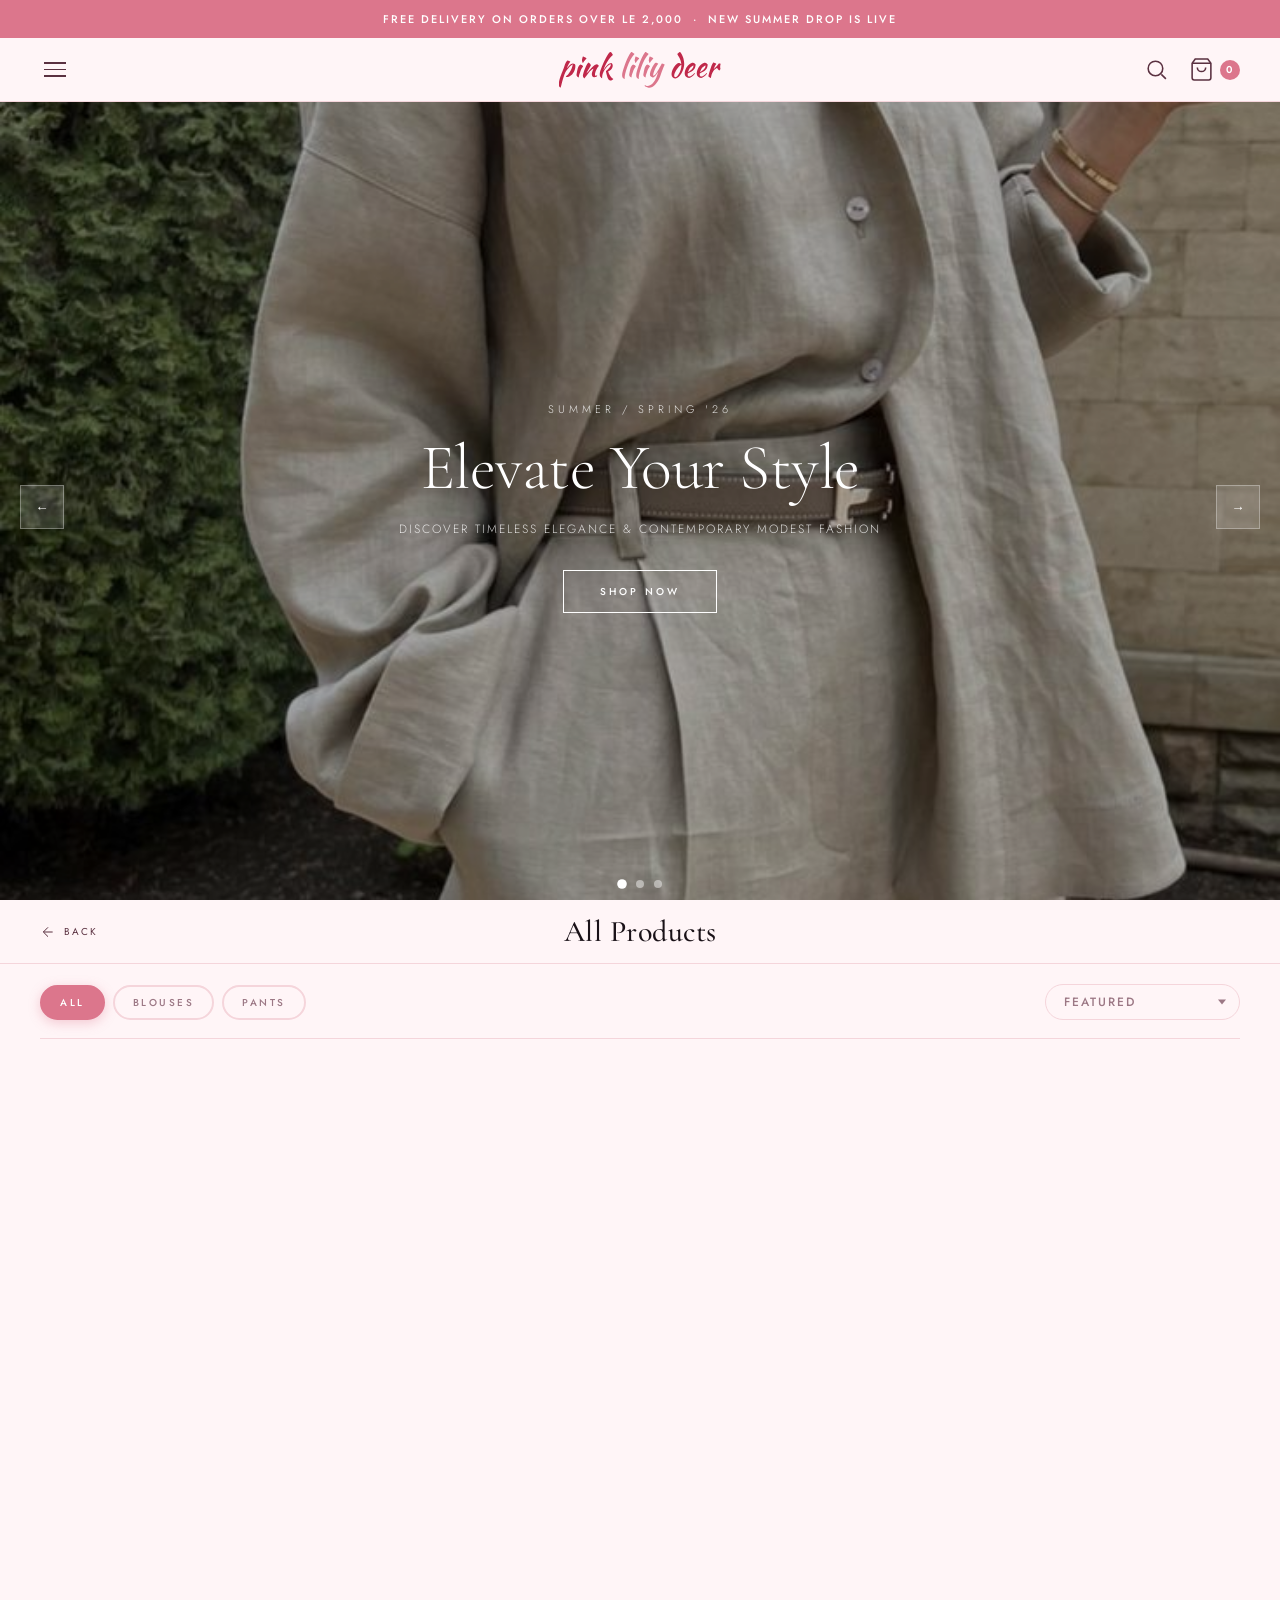
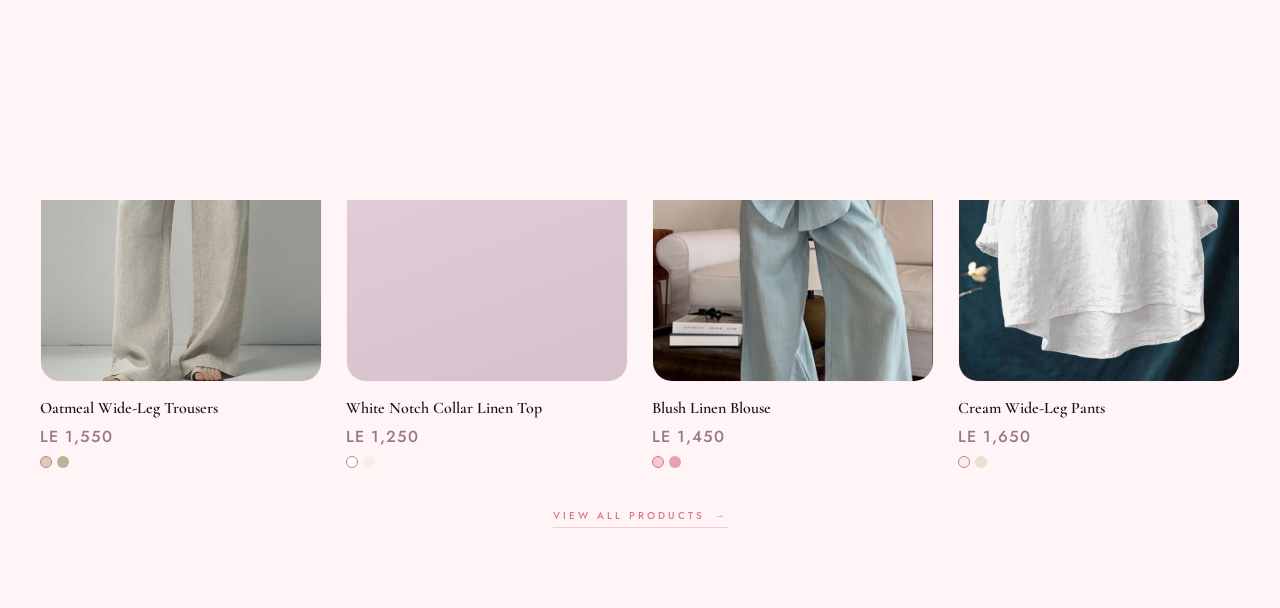
==== commit d7a959d6: "push" ====
--- a/index.html
+++ b/index.html
@@ -3,186 +3,704 @@
 <head>
 <meta charset="UTF-8">
 <meta name="viewport" content="width=device-width, initial-scale=1.0">
-<title>Coming Soon — Pink Lily Deer</title>
+<title>Pink Liliy Deer — Modest Fashion</title>
 <link href="https://fonts.googleapis.com/css2?family=Cormorant+Garamond:ital,wght@0,300;0,400;0,500;1,300;1,400&family=Jost:wght@300;400;500&display=swap" rel="stylesheet">
 <style>
 *{margin:0;padding:0;box-sizing:border-box}
 :root{
-  --cream:#fff5f7;--warm:#fdeef2;--blush:#f9c8d0;
-  --dark:#1a1218;--mid:#5a3040;--muted:#9c7885;--border:#f5d5db;
-  --accent:#dc768c;--accent-dark:#c0284a;--accent-light:#fde8ec;
-  --serif:'Cormorant Garamond',Georgia,serif;--sans:'Jost',sans-serif;
-}
-html,body{height:100%}
-body{
-  background:var(--cream);color:var(--dark);
-  font-family:var(--sans);font-weight:300;
-  min-height:100vh;display:flex;flex-direction:column;
-  align-items:center;justify-content:center;
-  overflow-x:hidden;position:relative;
-}
-
-/* ── BACKGROUND ── */
-.bg{
-  position:fixed;inset:0;z-index:0;
+  --cream:#fff5f7;
+  --warm:#fdeef2;
+  --blush:#f9c8d0;
+  --rose:#dc768c;
+  --dark:#1a1218;
+  --mid:#5a3040;
+  --muted:#9c7885;
+  --border:#f5d5db;
+  --accent:#dc768c;
+  --accent-dark:#c0284a;
+  --accent-light:#fde8ec;
+  --serif:'Cormorant Garamond',Georgia,serif;
+  --sans:'Jost',sans-serif;
+}
+html{scroll-behavior:smooth}
+body{background:var(--cream);color:var(--dark);font-family:var(--sans);font-weight:300;overflow-x:hidden}
+
+/* ── ANNOUNCEMENT BAR ── */
+.announce{
+  background:var(--accent);color:#fff;
+  text-align:center;padding:11px;
+  font-size:11px;letter-spacing:2.5px;text-transform:uppercase;
+  font-family:var(--sans);font-weight:500;
+  letter-spacing:2px;
+}
+
+/* ── MENU DRAWER ── */
+.menu-overlay{
+  position:fixed;inset:0;background:rgba(26,18,18,0.5);
+  z-index:300;opacity:0;pointer-events:none;transition:opacity .3s;
+}
+.menu-overlay.open{opacity:1;pointer-events:all}
+.menu-drawer{
+  position:fixed;top:0;left:0;bottom:0;width:300px;
+  background:#DC768C;z-index:301;
+  transform:translateX(-100%);transition:transform .35s cubic-bezier(.4,0,.2,1);
+  display:flex;flex-direction:column;
+}
+.menu-drawer.open{transform:translateX(0)}
+.menu-head{
+  padding:20px 24px;
+  display:flex;align-items:center;justify-content:space-between;
+  border-bottom:1px solid rgba(255,255,255,0.15);
+}
+.menu-head-label{
+  font-size:11px;letter-spacing:4px;text-transform:uppercase;
+  color:#fff;font-family:var(--sans);font-weight:500;
+}
+.menu-close{
+  background:none;border:none;cursor:pointer;
+  color:#fff;font-size:20px;line-height:1;padding:4px;
+  transition:opacity .2s;
+}
+.menu-close:hover{opacity:0.7}
+.menu-body{flex:1;overflow-y:auto;padding:16px 0}
+.menu-nav{list-style:none;padding:0}
+.menu-nav li a{
+  display:block;padding:16px 28px;
+  font-size:13px;letter-spacing:1.5px;text-transform:uppercase;
+  color:rgba(255,255,255,0.9);text-decoration:none;
+  font-family:var(--sans);font-weight:400;
+  border-bottom:1px solid rgba(255,255,255,0.08);
+  transition:background .2s,color .2s;
+}
+.menu-nav li a:hover{background:rgba(255,255,255,0.08);color:#fff}
+.menu-divider{height:1px;background:rgba(255,255,255,0.15);margin:10px 28px}
+.menu-help{
+  padding:24px 28px;
+  border-top:1px solid rgba(255,255,255,0.15);
+}
+.menu-help-title{
+  font-size:11px;letter-spacing:3px;text-transform:uppercase;
+  color:rgba(255,255,255,0.6);font-family:var(--sans);
+  margin-bottom:14px;
+}
+.menu-help p{
+  font-size:12px;color:rgba(255,255,255,0.85);
+  line-height:1.8;font-family:var(--sans);
+}
+.menu-help a{color:rgba(255,255,255,0.85);text-decoration:none}
+.menu-help a:hover{color:#fff;text-decoration:underline}
+
+/* ── NAV ── */
+nav{
+  position:sticky;top:0;z-index:100;
+  background:var(--cream);
+  border-bottom:1px solid var(--border);
+  padding:0 40px;
+  display:flex;align-items:center;justify-content:space-between;
+  height:64px;
+}
+.hamburger{
+  background:none;border:none;cursor:pointer;
+  display:flex;flex-direction:column;gap:5px;padding:4px;
+  transition:opacity .2s;
+}
+.hamburger:hover{opacity:0.6}
+.hamburger span{
+  display:block;width:22px;height:1.5px;
+  background:var(--mid);
+}
+.nav-links{display:flex;gap:32px;list-style:none}
+.nav-links a{
+  font-size:11px;letter-spacing:2px;text-transform:uppercase;
+  color:var(--mid);text-decoration:none;
+  font-family:var(--sans);font-weight:400;
+  transition:color .2s;position:relative;
+}
+.nav-links a::after{
+  content:'';position:absolute;bottom:-2px;left:0;width:0;height:0.5px;
+  background:var(--dark);transition:width .25s;
+}
+.nav-links a:hover{color:var(--dark)}
+.nav-links a:hover::after{width:100%}
+.brand{
+  font-family:var(--serif);font-size:22px;font-weight:400;
+  letter-spacing:1px;color:var(--dark);text-decoration:none;
+  position:absolute;left:50%;transform:translateX(-50%);
+  white-space:nowrap;
+}
+.brand img{height:36px;width:auto;display:block}
+.nav-right{display:flex;align-items:center;gap:20px}
+.nav-icon{
+  background:none;border:none;cursor:pointer;
+  font-size:25px;letter-spacing:2px;text-transform:uppercase;
+  color:var(--mid);font-family:var(--sans);font-weight:400;
+  display:flex;align-items:center;gap:6px;
+  transition:color .2s;
+}
+.nav-icon:hover{color:var(--dark)}
+.cart-count{
+  background:var(--accent);color:#fff;
+  border-radius:50%;width:20px;height:20px;
+  font-size:10px;display:flex;align-items:center;justify-content:center;
+  font-weight:600;
+}
+
+/* ── HERO ── */
+.hero{
+  position:relative;height:92vh;min-height:600px;
+  background:var(--warm);overflow:hidden;
+  display:flex;align-items:flex-end;
+}
+.hero-bg{
+  position:absolute;inset:0;
   background:
-    radial-gradient(ellipse at 50% -10%,rgba(255,141,161,.18) 0%,transparent 55%),
-    radial-gradient(ellipse at 100% 100%,rgba(255,141,161,.12) 0%,transparent 50%),
-    radial-gradient(ellipse at 0% 80%,rgba(255,214,222,.2) 0%,transparent 50%),
-    linear-gradient(180deg,#fff9fb 0%,#fef0f3 100%);
-}
-
-/* ── FLOATING PETALS ── */
-.petal{
-  position:fixed;border-radius:50% 0 50% 0;
-  animation:floatPetal linear infinite;z-index:1;pointer-events:none;
-}
-@keyframes floatPetal{
-  0%{transform:translateY(-30px) rotate(0deg) scale(.8);opacity:0}
-  10%{opacity:1}
-  90%{opacity:.4}
-  100%{transform:translateY(110vh) rotate(540deg) scale(1.2);opacity:0}
-}
-
-/* ── CONTENT ── */
-.content{
-  position:relative;z-index:10;
-  text-align:center;
-  padding:48px 24px 56px;
-  max-width:580px;width:100%;
-}
-
-/* ── LOGO ── */
-.logo-wrap{margin-bottom:28px;animation:fadeDown .8s ease both}
-.logo-img{
-  width:164px;height:164px;border-radius:50%;object-fit:cover;
-  box-shadow:0 12px 48px rgba(255,141,161,.35),0 4px 16px rgba(255,141,161,.2);
-  display:block;margin:0 auto;
-}
-.logo-fallback{
-  width:164px;height:164px;border-radius:50%;
-  background:linear-gradient(135deg,var(--accent),var(--accent-dark));
+    radial-gradient(ellipse at 70% 40%, rgba(220,118,140,0.18) 0%, transparent 60%),
+    radial-gradient(ellipse at 20% 80%, rgba(220,118,140,0.12) 0%, transparent 50%),
+    linear-gradient(160deg, #fff5f7 0%, #fdeef2 100%);
+}
+.hero-img-placeholder{
+  position:absolute;right:0;top:0;bottom:0;width:62%;
+  background:linear-gradient(135deg,#f9c8d0 0%,#e89aaa 60%,#dc768c 100%);
   display:flex;align-items:center;justify-content:center;
-  font-family:var(--serif);font-size:40px;color:#fff;
-  margin:0 auto;box-shadow:0 12px 48px rgba(255,141,161,.35);
-  display:none;
-}
-
-/* ── BRAND NAME ── */
-.brand-name{
-  font-family:var(--serif);font-size:clamp(26px,5vw,40px);
-  font-weight:400;letter-spacing:2px;color:var(--dark);
-  margin-bottom:0;animation:fadeUp .8s .1s ease both;
-}
-
-/* ── DIVIDER ── */
-.deco-divider{
+  overflow:hidden;
+}
+.hero-img-placeholder::before{
+  content:'';position:absolute;inset:0;
+  background:repeating-linear-gradient(
+    45deg,rgba(255,255,255,0.03) 0px,rgba(255,255,255,0.03) 1px,
+    transparent 1px,transparent 20px
+  );
+}
+.hero-img-placeholder span{
+  font-family:var(--serif);font-size:13px;letter-spacing:3px;
+  color:rgba(90,79,71,0.4);text-transform:uppercase;
+}
+.hero-content{
+  position:relative;z-index:2;
+  padding:0 60px 80px;max-width:520px;
+}
+.hero-eyebrow{
+  font-size:10px;letter-spacing:4px;text-transform:uppercase;
+  color:var(--accent);margin-bottom:20px;font-family:var(--sans);
+  display:flex;align-items:center;gap:12px;
+}
+.hero-eyebrow::before{content:'';width:24px;height:0.5px;background:var(--accent)}
+.hero-title{
+  font-family:var(--serif);font-size:clamp(48px,6vw,80px);
+  font-weight:300;line-height:1.0;color:var(--dark);
+  margin-bottom:28px;letter-spacing:-0.5px;
+}
+.hero-title em{font-style:italic;font-weight:300;color:var(--accent)}
+.hero-sub{
+  font-size:12px;letter-spacing:1.5px;color:var(--muted);
+  text-transform:uppercase;margin-bottom:40px;line-height:1.8;
+}
+.btn-primary{
+  display:inline-flex;align-items:center;justify-content:center;gap:12px;
+  background:#C0284A;color:#fff;
+  padding:14px 36px;text-decoration:none;
+  font-size:10px;letter-spacing:2px;text-transform:uppercase;
+  font-family:var(--sans);font-weight:500;
+  border-radius:50px;border:none;
+  transition:background .25s,box-shadow .25s;cursor:pointer;
+  box-shadow:0 4px 16px rgba(122,26,46,0.3);
+}
+.btn-primary:hover{background:#5c1020;box-shadow:0 6px 22px rgba(122,26,46,0.45)}
+.btn-outline{
+  display:inline-flex;align-items:center;justify-content:center;gap:12px;
+  border:2px solid #C0284A;color:#C0284A;
+  padding:13px 32px;text-decoration:none;
+  font-size:10px;letter-spacing:2px;text-transform:uppercase;
+  font-family:var(--sans);font-weight:500;
+  border-radius:50px;
+  transition:all .25s;cursor:pointer;background:transparent;
+}
+.btn-outline:hover{background:#C0284A;color:#fff;box-shadow:0 4px 16px rgba(122,26,46,0.3)}
+.hero-scroll{
+  position:absolute;bottom:30px;right:40px;
+  font-size:9px;letter-spacing:3px;text-transform:uppercase;
+  color:var(--muted);writing-mode:vertical-rl;
+  display:flex;align-items:center;gap:10px;
+}
+.hero-scroll::after{content:'';width:0.5px;height:40px;background:var(--muted)}
+
+/* ── MARQUEE ── */
+.marquee-wrap{
+  background:var(--accent-light);color:var(--dark);
+  padding:13px 0;overflow:hidden;
+  border-top:1px solid var(--blush);border-bottom:1px solid var(--blush);
+}
+.marquee-track{
+  display:flex;gap:0;white-space:nowrap;
+  animation:marquee 22s linear infinite;
+}
+.marquee-track span{
+  font-size:10px;letter-spacing:3px;text-transform:uppercase;
+  padding:0 40px;font-family:var(--sans);font-weight:400;
+  color:var(--mid);
+}
+.marquee-track .sep{color:var(--accent);padding:0 10px;font-weight:600}
+@keyframes marquee{0%{transform:translateX(0)}100%{transform:translateX(-50%)}}
+
+/* ── SECTION HEADERS ── */
+.section-header{text-align:center;padding:36px 40px 20px}
+.section-tag{
+  font-size:25px;letter-spacing:5px;text-transform:uppercase;font-weight: 600;
+  color:var(--accent);margin-bottom:16px;
+  display:flex;align-items:center;justify-content:center;gap:16px;
+}
+.section-tag::before,.section-tag::after{
+  content:'';flex:0 0 30px;height:0.5px;background:var(--accent)
+}
+.section-title{
+  font-family:var(--serif);font-size:clamp(36px,4vw,54px);
+  font-weight:300;color:var(--dark);letter-spacing:-0.5px;
+  line-height:1.1;
+}
+.section-title em{font-style:italic}
+.section-sub{
+  font-size:12px;letter-spacing:1.5px;text-transform:uppercase;
+  color:var(--muted);margin-top:16px;
+}
+
+/* ── CATEGORY STRIP ── */
+.categories{padding:0 40px 32px}
+.cat-grid{display:grid;grid-template-columns:repeat(3,1fr);gap:12px}
+.cat-item{position:relative;cursor:pointer;overflow:hidden;aspect-ratio:4/3}
+.cat-img{
+  width:100%;height:100%;
+  background:var(--warm);
+  transition:transform .4s ease;
+}
+.cat-item:hover .cat-img{transform:scale(1.04)}
+.cat-img-1{background:linear-gradient(160deg,#e8ddd5,#d5c8c0)}
+.cat-img-2{background:linear-gradient(160deg,#dfe8e0,#c8d5ca)}
+.cat-img-3{background:linear-gradient(160deg,#e8e0e8,#d5c8d5)}
+.cat-img-4{background:linear-gradient(160deg,#e8e5d5,#d5d0c0)}
+.cat-img-5{background:linear-gradient(160deg,#e8d5d5,#d5c0c0)}
+.cat-label{
+  position:absolute;inset:0;
   display:flex;align-items:center;justify-content:center;
-  gap:14px;margin:18px 0;
-  animation:fadeUp .8s .15s ease both;
-}
-.deco-divider::before,.deco-divider::after{
-  content:'';flex:0 0 44px;height:.5px;background:var(--accent);
-}
-.deco-star{font-size:10px;color:var(--accent)}
-
-/* ── COMING SOON ── */
-.heading{
-  font-family:var(--serif);font-size:clamp(52px,12vw,88px);
-  font-weight:300;line-height:.95;letter-spacing:-1px;
-  color:var(--dark);margin-bottom:12px;
-  animation:fadeUp .8s .2s ease both;
-}
-.heading em{font-style:italic;color:var(--accent)}
-.subtitle{
-  font-size:10px;letter-spacing:3.5px;text-transform:uppercase;
-  color:var(--muted);margin-bottom:40px;
-  animation:fadeUp .8s .25s ease both;
-}
-
-/* ── COUNTDOWN ── */
-.countdown{
-  display:flex;justify-content:center;gap:12px;
-  margin-bottom:44px;animation:fadeUp .8s .35s ease both;
-}
-.cu{text-align:center}
-.cu-box{
-  background:#fff;border:1px solid var(--border);
-  padding:18px 10px 14px;min-width:76px;
-  box-shadow:0 2px 20px rgba(255,141,161,.1);
-  margin-bottom:8px;
-}
-.cu-num{
-  font-family:var(--serif);font-size:clamp(30px,6vw,42px);
-  font-weight:400;color:var(--dark);line-height:1;display:block;
-}
-.cu-label{
-  font-size:8px;letter-spacing:2.5px;text-transform:uppercase;
-  color:var(--muted);font-family:var(--sans);
-}
-
-/* ── EMAIL FORM ── */
-.email-wrap{max-width:420px;margin:0 auto 12px;animation:fadeUp .8s .45s ease both}
-.email-form{display:flex}
-.email-input{
-  flex:1;padding:14px 18px;border:1px solid var(--border);
-  border-right:none;background:#fff;
-  font-size:12px;font-family:var(--sans);color:var(--dark);
-  outline:none;transition:border-color .2s;min-width:0;
-}
-.email-input:focus{border-color:var(--accent)}
-.email-input::placeholder{color:var(--muted)}
-.email-btn{
-  padding:14px 22px;background:var(--accent);color:#fff;border:none;
-  font-size:9px;letter-spacing:2.5px;text-transform:uppercase;
-  font-family:var(--sans);font-weight:500;cursor:pointer;
-  transition:background .2s;white-space:nowrap;flex-shrink:0;
-}
-.email-btn:hover{background:var(--accent-dark)}
-.email-note{
-  font-size:10px;color:var(--muted);margin-bottom:32px;
-  animation:fadeUp .8s .45s ease both;
-}
-
-/* ── SHOP LINK ── */
-.shop-link{
-  display:inline-flex;align-items:center;gap:9px;
+  background:rgba(0,0,0,0.18);
+  transition:background .3s;
+  font-family:var(--sans);font-size:13px;font-weight:500;
+  letter-spacing:4px;text-transform:uppercase;
+  color:#fff;text-align:center;
+}
+.cat-item:hover .cat-label{background:rgba(0,0,0,0.28)}
+.cat-label small{display:none}
+
+/* ── PRODUCT GRID ── */
+.products-section{padding:0 40px 80px}
+.filter-bar{
+  display:flex;align-items:center;justify-content:space-between;
+  gap:16px;
+  padding:20px 0 18px;
+  margin-bottom:36px;
+  border-bottom:1px solid var(--border);
+}
+.filter-tabs{display:flex;gap:8px;list-style:none;flex-wrap:wrap}
+.filter-tabs li{
   font-size:10px;letter-spacing:2.5px;text-transform:uppercase;
-  color:var(--accent);text-decoration:none;
-  border-bottom:1px solid var(--blush);padding-bottom:3px;
-  margin-bottom:36px;
-  transition:gap .2s,color .2s;
-  animation:fadeUp .8s .55s ease both;
-}
-.shop-link:hover{gap:16px;color:var(--accent-dark)}
-
-/* ── SOCIAL ── */
-.social{
-  display:flex;justify-content:center;gap:28px;
-  animation:fadeUp .8s .6s ease both;
-}
-.social a{
+  color:var(--muted);
+  padding:8px 18px;
+  cursor:pointer;
+  font-family:var(--sans);font-weight:500;
+  border-radius:50px;
+  border:2px solid var(--border);
+  background:transparent;
+  transition:color .2s,background .2s,border-color .2s,box-shadow .2s;
+  white-space:nowrap;
+  user-select:none;
+}
+.filter-tabs li:hover{
+  color:var(--accent);
+  border-color:var(--blush);
+  background:var(--accent-light);
+}
+.filter-tabs li.active{
+  color:#fff;
+  background:var(--accent);
+  border-color:var(--accent);
+  font-weight:500;
+  box-shadow:0 3px 12px rgba(220,118,140,0.35);
+}
+.sort-wrapper{
+  position:relative;display:flex;align-items:center;flex-shrink:0;
+}
+.sort-wrapper::after{
+  content:'';
+  position:absolute;right:14px;top:50%;transform:translateY(-50%);
+  width:0;height:0;
+  border-left:4px solid transparent;border-right:4px solid transparent;
+  border-top:5px solid var(--muted);
+  pointer-events:none;transition:border-top-color .2s;
+}
+.sort-wrapper:hover::after{border-top-color:var(--accent)}
+.sort-select{
+  font-size:12px;letter-spacing:2px;text-transform:uppercase;
+  color:var(--muted);
+  font-family:var(--sans);font-weight:500;
+  border:1px solid var(--border);
+  border-radius:50px;
+  padding:8px 18px;
+  background:transparent;
+  cursor:pointer;
+  outline:none;
+  appearance:none;
+  -webkit-appearance:none;
+  transition:color .2s,border-color .2s,background .2s;
+}
+.sort-select:hover,.sort-select:focus{
+  color:var(--accent);
+  border-color:var(--blush);
+  background:var(--accent-light);
+}
+.product-grid{
+  display:grid;grid-template-columns:repeat(4,1fr);gap:24px;
+}
+.product-card{cursor:pointer}
+.product-img{
+  aspect-ratio:3/4;background:var(--warm);
+  position:relative;overflow:hidden;margin-bottom:14px;
+  border: transparent 1px solid;border-radius:20px;
+}
+.product-img-fill{
+  width:100%;height:100%;
+  transition:transform .5s ease;
+  display:flex;align-items:center;justify-content:center;
+}
+.product-card:hover .product-img-fill{transform:scale(1.04)}
+.product-img-fill span{
+  font-family:var(--serif);font-size:11px;letter-spacing:2px;
+  color:rgba(90,79,71,0.3);text-transform:uppercase;
+}
+.product-badge{
+  position:absolute;top:12px;left:12px;
+  background:var(--dark);color:#fff;
+  font-size:8px;letter-spacing:2px;text-transform:uppercase;
+  padding:5px 10px;font-family:var(--sans);border-radius:2px;
+}
+.product-badge.new{background:var(--accent);box-shadow:0 2px 12px rgba(220,118,140,0.4)}
+.product-badge.sold{background:var(--muted)}
+.product-actions{
+  position:absolute;bottom:12px;left:12px;right:12px;
+  opacity:0;transform:translateY(6px);
+  transition:all .25s;
+}
+.product-card:hover .product-actions{opacity:1;transform:translateY(0)}
+.btn-addcart{
+  width:100%;padding:11px 16px;
+  background:var(--accent);color:#fff;border:none;
   font-size:9px;letter-spacing:2px;text-transform:uppercase;
-  color:var(--muted);text-decoration:none;
+  font-family:var(--sans);cursor:pointer;font-weight:500;
+  border-radius:50px;
+  transition:all .25s;
+  box-shadow:0 4px 20px rgba(220,118,140,.35);
+}
+.btn-addcart:hover{background:var(--accent-dark);box-shadow:0 6px 24px rgba(220,118,140,.45)}
+.btn-addcart:active{background:var(--accent);box-shadow:none;transform:scale(0.99)}
+.size-chips{display:flex;gap:4px;margin-bottom:6px;justify-content:center}
+.size-chip{
+  background:rgba(250,248,245,0.9);color:var(--dark);
+  font-size:8px;letter-spacing:1px;padding:4px 7px;
+  font-family:var(--sans);border:0.5px solid rgba(26,22,18,0.2);
+  cursor:pointer;transition:background .15s;
+}
+.size-chip:hover,.size-chip.active{background:var(--accent);color:#fff;border-color:var(--accent)}
+.product-name{
+  font-family:var(--serif);font-size:16px;font-weight:600;
+  color:var(--dark);margin-bottom:5px;line-height:1.5;
+}
+.product-price{
+  font: size 15px;color:var(--muted);letter-spacing:1px; font-weight: 500;
+  font-family:var(--sans);
+}
+.product-colors{display:flex;gap:5px;margin-top:8px}
+.color-dot{
+  width:12px;height:12px;border-radius:50%;
+  border:1.5px solid transparent;cursor:pointer;
+  transition:border-color .15s;
+}
+.color-dot:hover,.color-dot.active{border-color:var(--accent)}
+
+/* Product placeholder backgrounds */
+.p1{background:linear-gradient(160deg,#e8ddd5 0%,#cfc3bb 100%)}
+.p2{background:linear-gradient(160deg,#d5e8df 0%,#c0d5c8 100%)}
+.p3{background:linear-gradient(160deg,#e8d5e0 0%,#d5c0cb 100%)}
+.p4{background:linear-gradient(160deg,#e8e5d5 0%,#d5d0c0 100%)}
+.p5{background:linear-gradient(160deg,#d5dde8 0%,#c0ccda 100%)}
+.p6{background:linear-gradient(160deg,#e8ddd5 0%,#e0d5cc 100%)}
+.p7{background:linear-gradient(160deg,#f0e8d5 0%,#e0d0b8 100%)}
+.p8{background:linear-gradient(160deg,#e5d5e8 0%,#d0c0d5 100%)}
+
+/* ── EDITORIAL BANNER ── */
+.editorial{
+  margin:0 40px 80px;display:grid;
+  grid-template-columns:1fr 1fr;min-height:520px;
+}
+.editorial-img{
+  background:linear-gradient(160deg,#e8ddd5,#c8b8ae);
+  display:flex;align-items:center;justify-content:center;
+  position:relative;overflow:hidden;
+}
+.editorial-img::after{
+  content:'';position:absolute;inset:0;
+  background:linear-gradient(to right,rgba(26,22,18,0.1),transparent);
+}
+.editorial-img span{
+  font-family:var(--serif);font-size:12px;letter-spacing:3px;
+  color:rgba(90,79,71,0.3);text-transform:uppercase;
+  position:relative;z-index:2;
+}
+.editorial-content{
+  background:var(--warm);padding:60px 50px;
+  display:flex;flex-direction:column;justify-content:center;
+}
+.editorial-tag{
+  font-size:9px;letter-spacing:4px;text-transform:uppercase;
+  color:var(--accent);margin-bottom:24px;
+  display:flex;align-items:center;gap:10px;
+}
+.editorial-tag::before{content:'';width:20px;height:0.5px;background:var(--accent)}
+.editorial-title{
+  font-family:var(--serif);font-size:clamp(32px,3.5vw,48px);
+  font-weight:300;line-height:1.1;color:var(--dark);
+  margin-bottom:20px;
+}
+.editorial-title em{font-style:italic}
+.editorial-body{
+  font-size:13px;color:var(--muted);line-height:1.9;
+  margin-bottom:36px;max-width:340px;
+}
+.editorial-links{display:flex;gap:16px;flex-wrap:wrap}
+
+/* ── LOOKBOOK STRIP ── */
+.lookbook{padding:0 40px 80px}
+.lookbook-grid{
+  display:grid;
+  grid-template-columns:2fr 1fr 1fr 1fr;
+  gap:12px;height:500px;
+}
+.look-item{
+  background:var(--warm);position:relative;overflow:hidden;
+  cursor:pointer;
+}
+.look-item:hover .look-overlay{opacity:1}
+.look-fill{width:100%;height:100%;transition:transform .4s ease}
+.look-item:hover .look-fill{transform:scale(1.04)}
+.l1{background:linear-gradient(160deg,#ddd5e8,#c8b8d5)}
+.l2{background:linear-gradient(160deg,#e8d5d5,#d5b8b8)}
+.l3{background:linear-gradient(160deg,#d5e8e0,#b8d5c8)}
+.l4{background:linear-gradient(160deg,#e8e5d5,#d5d0b8)}
+.look-overlay{
+  position:absolute;inset:0;
+  background:rgba(26,22,18,0.4);
+  display:flex;align-items:center;justify-content:center;
+  opacity:0;transition:opacity .3s;
+}
+.look-overlay span{
+  font-family:var(--serif);font-size:20px;font-weight:400;
+  color:#fff;letter-spacing:1px;
+}
+.look-tag{
+  position:absolute;bottom:16px;left:16px;
+  font-size:9px;letter-spacing:2px;text-transform:uppercase;
+  color:rgba(255,255,255,0.8);font-family:var(--sans);
+}
+
+/* ── INSTAGRAM GRID ── */
+.instagram{padding:0 40px 80px;text-align:center}
+.insta-handle{
+  font-size:15px;letter-spacing:3px;
+  color:var(--accent);margin-bottom:30px;
+}
+.insta-grid{
+  display:grid;grid-template-columns:repeat(6,1fr);gap:4px;
+  margin-bottom:32px;
+}
+.insta-item{
+  aspect-ratio:1;background:var(--warm);
+  overflow:hidden;cursor:pointer;
+}
+.insta-fill{
+  width:100%;height:100%;
+  transition:transform .3s,filter .3s;
+}
+.insta-item:hover .insta-fill{transform:scale(1.06);filter:brightness(0.85)}
+.i1{background:linear-gradient(135deg,#e8d5d5,#d5b8b8)}
+.i2{background:linear-gradient(135deg,#d5e8e0,#b8d5c8)}
+.i3{background:linear-gradient(135deg,#ddd5e8,#c8b8d5)}
+.i4{background:linear-gradient(135deg,#e8e5d5,#d5d0b8)}
+.i5{background:linear-gradient(135deg,#e8ddd5,#d5c8c0)}
+.i6{background:linear-gradient(135deg,#d5dde8,#b8ccd5)}
+
+/* ── FEATURES BAR ── */
+.features{
+  border-top:1px solid var(--border);border-bottom:1px solid var(--border);
+  padding:40px;display:grid;grid-template-columns:repeat(4,1fr);
+  gap:0;
+}
+.feature-item{
+  text-align:center;padding:20px;
+  border-right:1px solid var(--border);
+}
+.feature-item:last-child{border:none}
+.feature-icon{
+  font-size:18px;margin-bottom:12px;
+  color:var(--accent);
+}
+.feature-title{
+  font-family:var(--serif);font-size:20px;font-weight:500;
+  color:var(--dark);margin-bottom:6px;
+}
+.feature-sub{
+  font-size:12px;letter-spacing:1.5px;text-transform:uppercase;font-weight:600;
+  color:var(--muted);
+}
+
+/* ── NEWSLETTER ── */
+.newsletter{
+  background:linear-gradient(135deg,#dc768c 0%,#c0284a 100%);
+  color:#fff;padding:80px 40px;text-align:center;
+}
+.nl-title{
+  font-family:var(--serif);font-size:clamp(32px,4vw,52px);
+  font-weight:300;margin-bottom:14px;line-height:1.1;color:#fff;
+}
+.nl-title em{font-style:italic;color:rgba(255,255,255,0.85)}
+.nl-sub{
+  font-size:11px;letter-spacing:2px;text-transform:uppercase;
+  color:rgba(255,255,255,0.7);margin-bottom:36px;
+}
+.nl-form{display:flex;justify-content:center;gap:0;max-width:440px;margin:0 auto}
+.nl-input{
+  flex:1;padding:14px 20px;background:rgba(255,255,255,0.18);
+  border:1px solid rgba(255,255,255,0.35);color:#fff;
+  font-size:12px;letter-spacing:1px;font-family:var(--sans);
+  outline:none;
+}
+.nl-input::placeholder{color:rgba(255,255,255,0.55);font-family:var(--sans)}
+.nl-input:focus{background:rgba(255,255,255,0.25);border-color:rgba(255,255,255,0.6)}
+.nl-btn{
+  padding:14px 28px;background:#fff;color:#000;
+  border:none;cursor:pointer;
+  font-size:10px;letter-spacing:2px;text-transform:uppercase;
+  font-family:var(--sans);font-weight:600;
+  transition:background .2s,box-shadow .2s;
+  box-shadow:0 3px 12px rgba(0,0,0,0.2);
+}
+.nl-btn:hover{background:#fff;box-shadow:0 4px 16px rgba(0,0,0,0.3)}
+
+/* ── FOOTER ── */
+footer{
+  background:var(--cream);border-top:1px solid var(--border);
+  padding:60px 40px 30px;
+}
+.footer-grid{
+  display:grid;grid-template-columns:2fr 1fr 1fr 1fr;
+  gap:40px;margin-bottom:50px;
+}
+.footer-brand{margin-bottom:20px}
+.footer-brand img{width:180px;height:auto;display:block}
+.footer-tagline{
+  font-size:11px;letter-spacing:1.5px;color:var(--muted);
+  line-height:1.8;text-transform:uppercase;max-width:220px;
+}
+.footer-socials{display:flex;gap:14px;margin-top:24px}
+.social-link{
+  font-size:9px;letter-spacing:2px;text-transform:uppercase;
+  color:var(--mid);text-decoration:none;
   transition:color .2s;font-family:var(--sans);
 }
-.social a:hover{color:var(--accent)}
-
-/* ── ENTER SHOP BUTTON ── */
-.enter-shop-btn{
-  position:fixed;bottom:28px;left:50%;
-  transform:translateX(-50%);
-  display:inline-flex;align-items:center;gap:10px;
-  background:var(--accent);color:#fff;
-  padding:14px 36px;text-decoration:none;
-  font-size:10px;letter-spacing:3px;text-transform:uppercase;
-  font-family:var(--sans);font-weight:500;
-  box-shadow:0 4px 24px rgba(255,141,161,.5);
-  transition:background .25s,gap .2s;
-  z-index:50;white-space:nowrap;
-  animation:fadeUp .8s .6s ease both;
-}
-.enter-shop-btn:hover{background:var(--accent-dark);gap:16px}
+.social-link:hover{color:var(--accent);text-decoration:underline;text-underline-offset:3px}
+.footer-col h4{
+  font-size:20px;letter-spacing:3px;text-transform:uppercase;
+  color:var(--dark);margin-bottom:20px;font-weight:500;
+}
+.footer-col ul{list-style:none}
+.footer-col li{margin-bottom:10px}
+.footer-col a{
+  font-size:16px;color:var(--muted);text-decoration:none;
+  transition:color .2s;letter-spacing:0.5px;
+}
+.footer-col a:hover{color:var(--dark)}
+.footer-bottom{
+  border-top:1px solid var(--border);padding-top:24px;
+  display:flex;align-items:center;justify-content:space-between;
+}
+.footer-copy{font-size:15px;letter-spacing:1.5px;color:var(--muted);text-transform:uppercase}
+.footer-pay{display:flex;gap:10px;align-items:center}
+.pay-icon{
+  background:var(--warm);border:0.5px solid var(--border);
+  border-radius:3px;padding:4px 8px;
+  font-size:9px;letter-spacing:1px;color:var(--muted);font-family:var(--sans);
+}
+
+/* ── CART DRAWER ── */
+.cart-overlay{
+  position:fixed;inset:0;background:rgba(26,22,18,0.4);
+  z-index:200;opacity:0;pointer-events:none;transition:opacity .3s;
+}
+.cart-overlay.open{opacity:1;pointer-events:all}
+.cart-drawer{
+  position:fixed;top:0;right:0;bottom:0;width:380px;
+  background:var(--cream);z-index:201;
+  transform:translateX(100%);transition:transform .35s cubic-bezier(.4,0,.2,1);
+  display:flex;flex-direction:column;
+}
+.cart-drawer.open{transform:translateX(0)}
+.cart-head{
+  padding:24px 28px;border-bottom:1px solid var(--border);
+  display:flex;align-items:center;justify-content:space-between;
+}
+.cart-head h3{font-family:var(--serif);font-size:22px;font-weight:400}
+.cart-close{
+  background:none;border:none;cursor:pointer;
+  font-size:18px;color:var(--mid);line-height:1;
+}
+.cart-body{flex:1;overflow-y:auto;padding:28px}
+.cart-empty{
+  text-align:center;padding:60px 0;
+  font-family:var(--serif);font-size:18px;color:var(--muted);
+}
+.cart-item{
+  display:flex;gap:16px;margin-bottom:24px;
+  padding-bottom:24px;border-bottom:1px solid var(--border);
+}
+.cart-item-img{
+  width:80px;height:100px;flex-shrink:0;
+}
+.cart-item-img-fill{width:100%;height:100%}
+.cart-item-info{flex:1}
+.cart-item-name{font-family:var(--serif);font-size:20px;margin-bottom:4px}
+.cart-item-meta{font-size:10px;letter-spacing:1.5px;text-transform:uppercase;color:var(--muted);margin-bottom:10px}
+.cart-item-price{font-size:13px;color:var(--dark);letter-spacing:0.5px}
+.cart-qty{display:flex;align-items:center;gap:12px;margin-top:8px}
+.qty-btn{
+  background:none;border:0.5px solid var(--border);
+  width:24px;height:24px;cursor:pointer;
+  font-size:14px;color:var(--mid);
+  display:flex;align-items:center;justify-content:center;
+  transition:border-color .15s,color .15s;
+}
+.qty-btn:hover{border-color:var(--dark);color:var(--dark)}
+.qty-num{font-size:12px;min-width:16px;text-align:center}
+.cart-foot{padding:20px 28px;border-top:1px solid var(--border)}
+.cart-total{
+  display:flex;justify-content:space-between;
+  margin-bottom:20px;font-family:var(--serif);font-size:18px;
+}
+.cart-checkout{
+  display:block;width:100%;padding:16px;text-align:center;
+  background:#7a1a2e;color:#fff;text-decoration:none;
+  font-size:10px;letter-spacing:2px;text-transform:uppercase;
+  font-family:var(--sans);font-weight:500;border:none;cursor:pointer;
+  border-radius:50px;
+  transition:background .2s,box-shadow .2s;
+  box-shadow:0 4px 16px rgba(122,26,46,0.35);
+}
+.cart-checkout:hover{background:#5c1020;box-shadow:0 6px 20px rgba(122,26,46,0.5)}
 
 /* ── TOAST ── */
 .toast{
@@ -191,15 +709,135 @@
   background:var(--accent);color:#fff;
   padding:12px 28px;border-radius:30px;
   font-size:10px;letter-spacing:2.5px;text-transform:uppercase;
-  font-family:var(--sans);font-weight:500;
-  opacity:0;pointer-events:none;transition:all .3s;
-  z-index:300;box-shadow:0 8px 30px rgba(255,141,161,.5);white-space:nowrap;
+  font-family:var(--sans);font-weight:500;opacity:0;pointer-events:none;
+  transition:all .3s;z-index:300;
+  box-shadow:0 8px 30px rgba(220,118,140,0.5);
 }
 .toast.show{opacity:1;transform:translateX(-50%) translateY(0)}
 
+/* ── UTILITIES ── */
+.text-center{text-align:center}
+.mt-40{margin-top:40px}
+.view-all{
+  display:inline-flex;align-items:center;gap:10px;margin-top:40px;
+  font-size:10px;letter-spacing:3px;text-transform:uppercase;
+  color:var(--accent);text-decoration:none;font-family:var(--sans);font-weight:500;
+  transition:gap .2s,color .2s;
+  border-bottom:1px solid var(--blush);padding-bottom:4px;
+  cursor:pointer;background:none;border-top:none;border-left:none;border-right:none;
+}
+.view-all:hover{gap:16px;color:var(--accent-dark)}
+.view-all::after{content:'→';font-family:sans-serif}
+
+/* ── ALL PRODUCTS SCREEN ── */
+.all-products-screen{
+  position:fixed;inset:0;z-index:500;
+  background:var(--cream);
+  transform:translateY(100%);
+  transition:transform .4s cubic-bezier(.4,0,.2,1);
+  display:flex;flex-direction:column;
+  overflow:hidden;
+}
+.all-products-screen.open{transform:translateY(0)}
+.all-products-screen-head{
+  background:var(--cream);
+  border-bottom:1px solid var(--border);
+  padding:0 40px;
+  height:64px;
+  display:flex;align-items:center;justify-content:space-between;
+  flex-shrink:0;
+  position:sticky;top:0;z-index:10;
+}
+.all-products-screen-title{
+  font-family:var(--serif);font-size:30px;font-weight:500;
+  color:var(--dark);letter-spacing:0.5px;
+  position:absolute;left:50%;transform:translateX(-50%);
+}
+.all-products-back{
+  background:none;border:none;cursor:pointer;
+  display:flex;align-items:center;gap:8px;
+  font-size:10px;letter-spacing:2px;text-transform:uppercase;
+  color:var(--mid);font-family:var(--sans);font-weight:400;
+  transition:color .2s;
+}
+.all-products-back:hover{color:var(--dark)}
+.all-products-back svg{transition:transform .2s}
+.all-products-back:hover svg{transform:translateX(-3px)}
+.all-products-body{
+  flex:1;overflow-y:auto;
+  padding:0 40px 80px;
+}
+.all-products-body .filter-bar{
+  position:sticky;top:0;z-index:5;
+  background:var(--cream);
+  margin-bottom:36px;
+  padding-top:20px;
+  transition:box-shadow .2s;
+}
+.all-products-body .filter-bar.scrolled{
+  box-shadow:0 4px 20px rgba(220,118,140,0.08);
+}
+.all-products-count{
+  font-size:15px;letter-spacing:2px;text-transform:uppercase; font-size: 500;
+  color:var(--muted);font-family:var(--sans);
+  margin-bottom:24px;
+}
+@media(max-width:900px){
+  .all-products-screen-head{padding:0 20px}
+  .all-products-body{padding:0 20px 60px}
+}
+
 /* ── ANIMATIONS ── */
-@keyframes fadeDown{from{opacity:0;transform:translateY(-24px)}to{opacity:1;transform:translateY(0)}}
-@keyframes fadeUp{from{opacity:0;transform:translateY(20px)}to{opacity:1;transform:translateY(0)}}
+@keyframes fadeUp{from{opacity:0;transform:translateY(24px)}to{opacity:1;transform:translateY(0)}}
+.fade-up{opacity:0;animation:fadeUp .7s ease both}
+.fade-up:nth-child(1){animation-delay:.05s}
+.fade-up:nth-child(2){animation-delay:.12s}
+.fade-up:nth-child(3){animation-delay:.19s}
+.fade-up:nth-child(4){animation-delay:.26s}
+.fade-up:nth-child(5){animation-delay:.33s}
+.fade-up:nth-child(6){animation-delay:.4s}
+.fade-up:nth-child(7){animation-delay:.47s}
+.fade-up:nth-child(8){animation-delay:.54s}
+
+/* ── HERO SLIDER ── */
+.slider{position:relative;width:100%;height:90vh;min-height:500px;overflow:hidden}
+.slide{position:absolute;inset:0;opacity:0;transition:opacity .8s ease;pointer-events:none}
+.slide.active{opacity:1;pointer-events:all}
+.slide img{width:100%;height:100%;object-fit:cover;display:block}
+.slide-overlay{position:absolute;inset:0;background:rgba(0,0,0,0.35)}
+.slide-content{
+  position:absolute;inset:0;
+  display:flex;flex-direction:column;align-items:center;justify-content:center;
+  text-align:center;color:#fff;padding:0 24px;
+}
+.slide-eyebrow{font-size:11px;letter-spacing:4px;text-transform:uppercase;font-family:var(--sans);margin-bottom:16px;opacity:0.85}
+.slide-title{font-family:var(--serif);font-size:clamp(36px,5vw,72px);font-weight:300;line-height:1.1;margin-bottom:16px;letter-spacing:-0.5px}
+.slide-sub{font-size:12px;letter-spacing:2px;text-transform:uppercase;opacity:0.8;margin-bottom:32px;font-family:var(--sans)}
+.slide-btn{
+  display:inline-flex;align-items:center;justify-content:center;
+  border:1.5px solid #fff;color:#fff;
+  padding:13px 36px;text-decoration:none;
+  font-size:10px;letter-spacing:3px;text-transform:uppercase;
+  font-family:var(--sans);font-weight:500;background:transparent;cursor:pointer;
+  transition:background .25s,color .25s;
+}
+.slide-btn:hover{background:#fff;color:var(--dark)}
+.slider-dots{position:absolute;bottom:24px;left:50%;transform:translateX(-50%);display:flex;gap:10px;z-index:10}
+.slider-dot{width:8px;height:8px;border-radius:50%;background:rgba(255,255,255,0.45);border:none;cursor:pointer;padding:0;transition:background .3s,transform .3s}
+.slider-dot.active{background:#fff;transform:scale(1.2)}
+.slider-arrow{
+  position:absolute;top:50%;transform:translateY(-50%);
+  background:rgba(255,255,255,0.15);border:1px solid rgba(255,255,255,0.3);
+  color:#fff;width:44px;height:44px;display:flex;align-items:center;justify-content:center;
+  cursor:pointer;z-index:10;transition:background .2s;
+}
+.slider-arrow:hover{background:rgba(255,255,255,0.3)}
+.slider-arrow.prev{left:20px}
+.slider-arrow.next{right:20px}
+@media(max-width:768px){
+  .slider{height:70vw;min-height:320px}
+  .slider-arrow{display:none}
+}
 
 /* ── BOTTOM NAV (mobile only) ── */
 .bottom-nav{display:none}
@@ -209,109 +847,307 @@
     background:#fff;border-top:1px solid var(--border);
     z-index:200;padding:8px 0 calc(8px + env(safe-area-inset-bottom));
   }
-  .bottom-nav a{
+  .bottom-nav a,.bottom-nav button{
     flex:1;display:flex;flex-direction:column;align-items:center;
     gap:4px;text-decoration:none;color:var(--muted);
     font-family:var(--sans);font-size:9px;letter-spacing:1.5px;
     text-transform:uppercase;transition:color .2s;
+    background:none;border:none;cursor:pointer;padding:0;
+    position:relative;
   }
-  .bottom-nav a:hover,.bottom-nav a.active{color:var(--accent)}
+  .bottom-nav a:hover,.bottom-nav button:hover,
+  .bottom-nav a.active,.bottom-nav button.active{color:var(--accent)}
   .bottom-nav svg{width:22px;height:22px;stroke-width:1.5}
-  .content{padding-bottom:90px}
-}
-
-/* ── MOBILE ── */
-@media(max-width:480px){
-  .content{padding:36px 20px 90px}
-  .logo-img,.logo-fallback{width:128px;height:128px}
-  .logo-fallback{font-size:32px}
-  .cu-box{min-width:62px;padding:14px 6px 10px}
-  .countdown{gap:8px}
-  .email-form{flex-direction:column}
-  .email-input{border-right:1px solid var(--border);border-bottom:none}
-  .email-btn{padding:13px;border:none}
-  .deco-divider::before,.deco-divider::after{flex:0 0 28px}
-}
-@media(max-width:360px){
-  .cu-box{min-width:52px;padding:12px 4px 8px}
-  .countdown{gap:6px}
+  .bottom-nav .bnav-badge{
+    position:absolute;top:-2px;right:calc(50% - 20px);
+    background:var(--accent);color:#fff;border-radius:50%;
+    width:16px;height:16px;font-size:9px;
+    display:flex;align-items:center;justify-content:center;font-weight:600;
+  }
+  .toast{bottom:80px}
+}
+
+/* ── RESPONSIVE ── */
+@media(max-width:900px){
+  nav{padding:0 20px}
+  .brand{font-size:18px}
+  .brand img{height:24px}
+  .section-tag{font-size:14px;letter-spacing:3px;gap:10px}
+  .section-tag::before,.section-tag::after{flex:0 0 18px}
+  .hero-content{padding:0 24px 60px;max-width:100%}
+  .hero-img-placeholder{display:none}
+  .hero-bg{width:100%}
+  .cat-grid{grid-template-columns:repeat(2,1fr)}
+  .product-grid{grid-template-columns:repeat(2,1fr)}
+  .editorial{grid-template-columns:1fr;margin:0 20px 60px}
+  .lookbook-grid{grid-template-columns:1fr 1fr;height:auto}
+  .lookbook-grid .look-item:first-child{grid-column:span 2;aspect-ratio:16/9}
+  .lookbook-grid .look-item:not(:first-child){aspect-ratio:1}
+  .insta-grid{grid-template-columns:repeat(3,1fr)}
+  .features{grid-template-columns:repeat(2,1fr)}
+  .footer-grid{grid-template-columns:1fr 1fr}
+  .products-section,.lookbook,.instagram,.categories,.section-header{padding-left:20px;padding-right:20px}
+  .features,.newsletter{padding-left:20px;padding-right:20px}
+  footer{padding:40px 20px 80px}
 }
 </style>
 </head>
 <body>
-<div class="bg"></div>
-
-<div class="content">
-
-  <!-- Logo -->
-  <div class="logo-wrap">
-    <img class="logo-img" src="img/logo.png" alt="Pink Lily Deer"
-         onerror="this.style.display='none';document.getElementById('logoFallback').style.display='flex'">
-    <div class="logo-fallback" id="logoFallback">PLD</div>
-  </div>
-
-  <!-- Brand -->
-  <h1 class="brand-name">Pink Lily Deer</h1>
-
-  <!-- Divider -->
-  <div class="deco-divider"><span class="deco-star">✦</span></div>
-
-  <!-- Heading -->
-  <h2 class="heading">Coming <em>Soon</em></h2>
-  <p class="subtitle">Summer Collection &nbsp;·&nbsp; Drop I &nbsp;·&nbsp; 2026</p>
-
-  <!-- Countdown -->
-  <div class="countdown">
-    <div class="cu">
-      <div class="cu-box"><span class="cu-num" id="cdays">00</span></div>
-      <span class="cu-label">Days</span>
+
+<!-- Announcement -->
+<div class="announce">Free delivery on orders over LE 2,000 &nbsp;·&nbsp; New summer drop is live</div>
+
+<!-- Nav -->
+<nav>
+  <button class="hamburger" onclick="openMenu()" aria-label="Open menu">
+    <span></span><span></span><span></span>
+  </button>
+  <a href="#" class="brand"><img src="img/logo2.svg" alt="Pink Liliy Deer"></a>
+  <div class="nav-right">
+    <button class="nav-icon" onclick="toggleSearch()">
+      <svg width="25" height="25" fill="none" stroke="currentColor" stroke-width="1.5" viewBox="0 0 24 24"><circle cx="11" cy="11" r="7"/><path d="m21 21-4.35-4.35"/></svg>
+    </button>
+    <button class="nav-icon" onclick="openCart()">
+      <svg width="25" height="25" fill="none" stroke="currentColor" stroke-width="1.5" viewBox="0 0 24 24"><path d="M6 2 3 6v14a2 2 0 002 2h14a2 2 0 002-2V6l-3-4z"/><line x1="3" y1="6" x2="21" y2="6"/><path d="M16 10a4 4 0 01-8 0"/></svg>
+      <span class="cart-count" id="cartCount">0</span>
+    </button>
+  </div>
+</nav>
+
+<!-- Menu Drawer -->
+<div class="menu-overlay" id="menuOverlay" onclick="closeMenu()"></div>
+<div class="menu-drawer" id="menuDrawer">
+  <div class="menu-head">
+    <span class="menu-head-label">Menu</span>
+    <button class="menu-close" onclick="closeMenu()">✕</button>
+  </div>
+  <div class="menu-body">
+    <ul class="menu-nav">
+      <li><a href="#" onclick="closeMenu()">Home</a></li>
+      <li><a href="#products" onclick="closeMenu()">All Products</a></li>
+      <li><a href="#products" onclick="filterProducts('tops');closeMenu()">Blouses</a></li>
+      <li><a href="#products" onclick="filterProducts('pants');closeMenu()">Pants</a></li>
+    </ul>
+  
+    <ul class="menu-nav">
+      <li><a href="policy.html" onclick="closeMenu()">Return &amp; Exchange Policy</a></li>
+      <li><a href="#" onclick="toggleSearch();closeMenu()">Search</a></li>
+    </ul>
+  </div>
+  <div class="menu-help">
+    <div class="menu-help-title">Need help?</div>
+    <p>
+      Instagram: <a href="https://www.instagram.com/pinkliliydeer.eg/" target="_blank">@pinkliliydeer.eg</a><br>
+      Email: <a href="mailto:hello@pinkliliydeer.com">hello@pinkliliydeer.com</a>
+    </p>
+  </div>
+</div>
+
+<!-- Hero Slider -->
+<div class="slider" id="heroSlider">
+
+  <div class="slide active">
+    <img src="img/img1.jpg" alt="Slide 1">
+    <div class="slide-overlay"></div>
+    <div class="slide-content">
+      <div class="slide-eyebrow">Summer / Spring '26</div>
+      <h1 class="slide-title">Elevate Your Style</h1>
+      <p class="slide-sub">Discover timeless elegance &amp; contemporary modest fashion</p>
+      <button class="slide-btn" onclick="openAllProducts()">Shop Now</button>
     </div>
-    <div class="cu">
-      <div class="cu-box"><span class="cu-num" id="chours">00</span></div>
-      <span class="cu-label">Hours</span>
+  </div>
+
+  <div class="slide">
+    <img src="img/img2.jpg" alt="Slide 2">
+    <div class="slide-overlay"></div>
+    <div class="slide-content">
+      <div class="slide-eyebrow">New Arrivals</div>
+      <h1 class="slide-title">Summer Spring Edit</h1>
+      <p class="slide-sub">Drop I · Now Available</p>
+      <button class="slide-btn" onclick="openAllProducts()">Shop Now</button>
     </div>
-    <div class="cu">
-      <div class="cu-box"><span class="cu-num" id="cmins">00</span></div>
-      <span class="cu-label">Minutes</span>
+  </div>
+
+  <div class="slide">
+    <img src="img/img3.jpg" alt="Slide 3">
+    <div class="slide-overlay"></div>
+    <div class="slide-content">
+      <div class="slide-eyebrow">Blouses &amp; Pants</div>
+      <h1 class="slide-title">Crafted for You</h1>
+      <p class="slide-sub">Modest · Refined · Effortless</p>
+      <button class="slide-btn" onclick="openAllProducts()">Shop Now</button>
     </div>
-    <div class="cu">
-      <div class="cu-box"><span class="cu-num" id="csecs">00</span></div>
-      <span class="cu-label">Seconds</span>
+  </div>
+
+  <!-- Arrows -->
+  <button class="slider-arrow prev" onclick="moveSlide(-1)">&#8592;</button>
+  <button class="slider-arrow next" onclick="moveSlide(1)">&#8594;</button>
+
+  <!-- Dots -->
+  <div class="slider-dots" id="sliderDots"></div>
+</div>
+
+<!-- Categories -->
+<div class="section-header">
+  <div class="section-tag">Shop by category</div>
+
+</div>
+<section class="categories">
+  <div class="cat-grid" style="grid-template-columns:repeat(2,1fr)">
+    <div class="cat-item" onclick="filterProducts('tops')">
+      <div class="cat-img cat-img-2"><img src="img/img5.jpg" alt="Blouses" style="width:100%;height:100%;object-fit:cover;display:block;"></div>
+      <div class="cat-label">Blouses</div>
     </div>
-  </div>
-
-  <!-- Email -->
-  <div class="email-wrap">
-    <div class="email-form">
-      <input class="email-input" type="email" id="emailInput" placeholder="Your email — get early access">
-      <button class="email-btn" onclick="subscribe()">Notify Me</button>
+    <div class="cat-item" onclick="filterProducts('pants')">
+      <div class="cat-img cat-img-4"><img src="img/img4.jpg" alt="Pants" style="width:100%;height:100%;object-fit:cover;display:block;"></div>
+      <div class="cat-label">Pants</div>
     </div>
   </div>
-  <p class="email-note">Be the first to shop. No spam, ever.</p>
-
+</section>
+
+<!-- Products -->
+<div class="section-header" id="products">
+  <div class="section-tag">New Arrivals</div>
 
 </div>
-
-
+<section class="products-section">
+  <div class="product-grid" id="productGrid">
+    <!-- Products rendered by JS -->
+  </div>
+  <div class="text-center">
+    <button class="view-all" onclick="openAllProducts()">View All Products</button>
+  </div>
+</section>
+
+
+<!-- Footer
+<footer>
+  <div class="footer-grid">
+    <div>
+      <div class="footer-brand"><img src="img/logo2.svg" alt="Pink Liliy Deer"></div>
+      <div class="footer-tagline">A local modest fashion brand. Designed with love, made to last.</div>
+      <div class="footer-socials">
+        <a href="https://www.instagram.com/pinkliliydeer.eg/" target="_blank" rel="noopener" class="social-link">Instagram</a>
+        <a href="#" class="social-link">TikTok</a>
+        <a href="#" class="social-link">Pinterest</a>
+      </div>
+    </div>
+    <div class="footer-col">
+      <h4>Shop</h4>
+      <ul>
+        <li><a href="#">New Arrivals</a></li>
+        <li><a href="#">Dresses</a></li>
+        <li><a href="#">Tops</a></li>
+        <li><a href="#">Skirts</a></li>
+        <li><a href="#">Sets</a></li>
+        <li><a href="#">Coats</a></li>
+      </ul>
+    </div>
+    <div class="footer-col">
+      <h4>Help</h4>
+      <ul>
+        <li><a href="#">Sizing Guide</a></li>
+        <li><a href="#">Shipping Info</a></li>
+        <li><a href="#">Returns</a></li>
+        <li><a href="#">Track Order</a></li>
+        <li><a href="#">Contact Us</a></li>
+      </ul>
+    </div>
+    <div class="footer-col">
+      <h4>About</h4>
+      <ul>
+        <li><a href="#">Our Story</a></li>
+        <li><a href="#">Sustainability</a></li>
+        <li><a href="#">Press</a></li>
+        <li><a href="#">Careers</a></li>
+        <li><a href="#">Privacy Policy</a></li>
+      </ul>
+    </div>
+  </div>
+  <div class="footer-bottom">
+    <div class="footer-copy">© 2026 Pink Liliy Deer. All rights reserved.</div>
+  </div>
+</footer> -->
+
+<!-- All Products Screen -->
+<div class="all-products-screen" id="allProductsScreen">
+  <div class="all-products-screen-head">
+    <button class="all-products-back" onclick="closeAllProducts()">
+      <svg width="16" height="16" fill="none" stroke="currentColor" stroke-width="1.5" viewBox="0 0 24 24"><path d="M19 12H5M12 5l-7 7 7 7"/></svg>
+      Back
+    </button>
+    <span class="all-products-screen-title">All Products</span>
+    <div style="width:80px"></div>
+  </div>
+  <div class="all-products-body">
+    <div class="filter-bar">
+      <ul class="filter-tabs" id="allFilterTabs">
+        <li class="active" onclick="setAllFilter(this,'all')">All</li>
+        <li onclick="setAllFilter(this,'tops')">Blouses</li>
+        <li onclick="setAllFilter(this,'pants')">Pants</li>
+      </ul>
+      <div class="sort-wrapper">
+        <select class="sort-select" id="allSortSelect" onchange="sortAllProducts(this.value)">
+          <option value="featured">Featured</option>
+          <option value="price-asc">Price: Low to High</option>
+          <option value="price-desc">Price: High to Low</option>
+          <option value="newest">Newest</option>
+        </select>
+      </div>
+    </div>
+    <div class="all-products-count" id="allProductsCount"></div>
+    <div class="product-grid" id="allProductGrid"></div>
+  </div>
+</div>
+
+<!-- Cart Drawer -->
+<div class="cart-overlay" id="cartOverlay" onclick="closeCart()"></div>
+<div class="cart-drawer" id="cartDrawer">
+  <div class="cart-head">
+    <h3>Your Bag</h3>
+    <button class="cart-close" onclick="closeCart()">✕</button>
+  </div>
+  <div style="padding:10px 28px 10px;background:var(--accent-light);border-bottom:1px solid var(--blush)">
+    <div id="cartShipText" style="font-size:10px;letter-spacing:1.5px;text-transform:uppercase;color:var(--mid);margin-bottom:7px;font-family:var(--sans)">Spend LE 2,000 for free shipping</div>
+    <div style="height:2px;background:var(--border);border-radius:1px"><div id="cartProgFill" style="height:100%;background:var(--accent);border-radius:1px;width:0%;transition:width .4s"></div></div>
+  </div>
+  <div class="cart-body" id="cartBody">
+    <div class="cart-empty">Your bag is empty</div>
+  </div>
+  <div class="cart-foot" id="cartFoot" style="display:none">
+    <div class="cart-total">
+      <span>Subtotal</span>
+      <span id="cartTotal">LE 0.00</span>
+    </div>
+    <p style="font-size:10px;color:var(--muted);margin-bottom:14px;font-family:var(--sans)">Taxes included · Shipping at checkout</p>
+    <div style="display:flex;flex-direction:column;gap:8px">
+      <button class="cart-checkout" style="background:transparent;color:var(--dark);border:1.5px solid var(--dark);box-shadow:none" onclick="closeCart()">Continue Shopping</button>
+      <a href="checkout.html" class="cart-checkout" style="display:block;text-align:center;text-decoration:none">Checkout →</a>
+    </div>
+  </div>
+</div>
+
+<!-- Toast -->
 <div class="toast" id="toast"></div>
 
 <!-- Bottom nav — mobile only -->
-<nav class="bottom-nav">
-  <a href="shop.html">
+<div class="bottom-nav">
+  <a href="#products" class="active">
     <svg xmlns="http://www.w3.org/2000/svg" fill="none" viewBox="0 0 24 24" stroke="currentColor">
       <rect x="3" y="3" width="7" height="7" rx="1"/><rect x="14" y="3" width="7" height="7" rx="1"/>
       <rect x="3" y="14" width="7" height="7" rx="1"/><rect x="14" y="14" width="7" height="7" rx="1"/>
     </svg>
     Shop
   </a>
-  <a href="checkout.html">
+  <button onclick="openCart()">
     <svg xmlns="http://www.w3.org/2000/svg" fill="none" viewBox="0 0 24 24" stroke="currentColor">
       <path stroke-linecap="round" stroke-linejoin="round" d="M6 2 3 6v14a2 2 0 0 0 2 2h14a2 2 0 0 0 2-2V6l-3-4z"/>
       <line x1="3" y1="6" x2="21" y2="6" stroke-linecap="round"/>
       <path stroke-linecap="round" stroke-linejoin="round" d="M16 10a4 4 0 0 1-8 0"/>
     </svg>
+    <span class="bnav-badge" id="bnavCartCount">0</span>
     Cart
-  </a>
+  </button>
   <a href="#">
     <svg xmlns="http://www.w3.org/2000/svg" fill="none" viewBox="0 0 24 24" stroke="currentColor">
       <path stroke-linecap="round" stroke-linejoin="round" d="M20 21v-2a4 4 0 0 0-4-4H8a4 4 0 0 0-4 4v2"/>
@@ -319,58 +1155,260 @@
     </svg>
     Account
   </a>
-  <a href="#">
+  <button onclick="toggleSearch()">
     <svg xmlns="http://www.w3.org/2000/svg" fill="none" viewBox="0 0 24 24" stroke="currentColor">
       <circle cx="11" cy="11" r="8"/>
       <path stroke-linecap="round" stroke-linejoin="round" d="m21 21-4.35-4.35"/>
     </svg>
     Search
-  </a>
-</nav>
+  </button>
+</div>
 
 <script>
-// Floating petals
-for(let i=0;i<14;i++){
-  const p=document.createElement('div');
-  const size=4+Math.random()*8;
-  p.className='petal';
-  p.style.cssText=`left:${Math.random()*100}%;width:${size}px;height:${size}px;background:rgba(255,141,161,${.15+Math.random()*.2});animation-duration:${10+Math.random()*14}s;animation-delay:${Math.random()*12}s`;
-  document.body.appendChild(p);
-}
-
-// Countdown — change this date to your real launch date
-const LAUNCH = new Date('2026-06-15T00:00:00');
-
-function tick(){
-  const diff = LAUNCH - new Date();
-  if(diff <= 0){
-    ['cdays','chours','cmins','csecs'].forEach(id=>document.getElementById(id).textContent='00');
+const PRODUCTS_DATA = [
+  {id:5,name:'Oatmeal Wide-Leg Trousers',price:1550,priceStr:'LE 1,550',cat:'pants',badge:'new',colors:['#d5ceb8','#bab498'],sizes:['S/M','M/L'],bg:'p4',img:'img/img5.jpg'},
+  {id:6,name:'White Notch Collar Linen Top',price:1250,priceStr:'LE 1,250',cat:'tops',badge:'new',colors:['#ffffff','#f5f0e8'],sizes:['S/M','M/L','L/XL'],bg:'p3',img:'img/img6.jpg'},
+  {id:7,name:'Blush Linen Blouse',price:1450,priceStr:'LE 1,450',cat:'tops',badge:'',colors:['#f5c8d0','#e8a0b0'],sizes:['S/M','M/L'],bg:'p3',img:'img/img2.jpg'},
+  {id:8,name:'Cream Wide-Leg Pants',price:1650,priceStr:'LE 1,650',cat:'pants',badge:'',colors:['#f5f0e8','#e8e0d0'],sizes:['S/M','M/L'],bg:'p7',img:'img/img4.jpg'},
+];
+
+const CART_KEY = 'pld_cart';
+const FREE_SHIP = 2000;
+
+function getCart(){return JSON.parse(localStorage.getItem(CART_KEY)||'[]')}
+function saveCart(c){localStorage.setItem(CART_KEY,JSON.stringify(c))}
+function cartTotal(c){return c.reduce((s,i)=>s+i.price*i.qty,0)}
+
+let currentFilter = 'all';
+let allCurrentFilter = 'all';
+let allCurrentSort = 'featured';
+
+function makeProductCard(p){
+  return `
+    <div class="product-card fade-up" onclick="goProduct(${p.id})">
+      <div class="product-img">
+        <div class="product-img-fill ${p.bg}">
+          <img src="${p.img}" alt="${p.name}" style="width:100%;height:100%;object-fit:cover;display:block;">
+        </div>
+        ${p.badge?`<div class="product-badge ${p.badge}">${p.badge==='new'?'New In':p.badge}</div>`:''}
+        <div class="product-actions">
+          <button class="btn-addcart" onclick="event.stopPropagation();addToCart(${p.id})">Add to Bag</button>
+        </div>
+      </div>
+      <div class="product-name">${p.name}</div>
+      <div class="product-price">${p.priceStr}</div>
+      <div class="product-colors">
+        ${p.colors.map((c,j)=>`<div class="color-dot${j===0?' active':''}" style="background:${c}" onclick="event.stopPropagation();this.parentNode.querySelectorAll('.color-dot').forEach(d=>d.classList.remove('active'));this.classList.add('active')"></div>`).join('')}
+      </div>
+    </div>
+  `;
+}
+
+function renderProducts(filter='all'){
+  const grid = document.getElementById('productGrid');
+  const filtered = filter==='all' ? PRODUCTS_DATA : PRODUCTS_DATA.filter(p=>p.cat===filter||p.badge===filter);
+  grid.innerHTML = filtered.map(p=>makeProductCard(p)).join('');
+}
+
+function goProduct(id){location.href='product.html?id='+id}
+
+function setFilter(el,filter){
+  document.querySelectorAll('#allFilterTabs li').forEach(l=>l.classList.remove('active'));
+  el.classList.add('active');
+  currentFilter=filter;
+  renderProducts(filter);
+}
+
+function filterProducts(cat){
+  openAllProducts(cat);
+}
+
+function openAllProducts(cat){
+  allCurrentFilter = cat || 'all';
+  allCurrentSort = 'featured';
+  document.getElementById('allSortSelect').value='featured';
+  document.querySelectorAll('#allFilterTabs li').forEach(l=>l.classList.remove('active'));
+  const tab = [...document.querySelectorAll('#allFilterTabs li')].find(l=>l.textContent.toLowerCase()===allCurrentFilter||(allCurrentFilter==='all'&&l.textContent==='All'));
+  if(tab) tab.classList.add('active');
+  renderAllProducts();
+  const screen = document.getElementById('allProductsScreen');
+  screen.classList.add('open');
+  document.body.style.overflow='hidden';
+  const body = screen.querySelector('.all-products-body');
+  body.scrollTop = 0;
+  const filterBar = body.querySelector('.filter-bar');
+  body.onscroll = ()=> filterBar.classList.toggle('scrolled', body.scrollTop > 10);
+}
+
+function closeAllProducts(){
+  document.getElementById('allProductsScreen').classList.remove('open');
+  document.body.style.overflow='';
+}
+
+function getFilteredAll(){
+  let list = allCurrentFilter==='all' ? [...PRODUCTS_DATA] : PRODUCTS_DATA.filter(p=>p.cat===allCurrentFilter||p.badge===allCurrentFilter);
+  if(allCurrentSort==='price-asc') list.sort((a,b)=>a.price-b.price);
+  else if(allCurrentSort==='price-desc') list.sort((a,b)=>b.price-a.price);
+  return list;
+}
+
+function renderAllProducts(){
+  const grid = document.getElementById('allProductGrid');
+  const count = document.getElementById('allProductsCount');
+  const list = getFilteredAll();
+  count.textContent = list.length + ' product' + (list.length!==1?'s':'');
+  grid.innerHTML = list.map(p=>makeProductCard(p)).join('');
+}
+
+function setAllFilter(el, filter){
+  document.querySelectorAll('#allFilterTabs li').forEach(l=>l.classList.remove('active'));
+  el.classList.add('active');
+  allCurrentFilter = filter;
+  renderAllProducts();
+}
+
+function sortAllProducts(val){
+  allCurrentSort = val;
+  renderAllProducts();
+}
+
+function selectSize(el){
+  el.closest('.size-chips').querySelectorAll('.size-chip').forEach(s=>s.classList.remove('active'));
+  el.classList.add('active');
+}
+
+function addToCart(id){
+  const p=PRODUCTS_DATA.find(x=>x.id===id);
+  const cart=getCart();
+  const key=String(id);
+  const existing=cart.find(x=>x.key===key);
+  if(existing){existing.qty++;}
+  else{cart.push({id:p.id,key,name:p.name,price:p.price,size:p.sizes[0],img:p.img,qty:1,stock:10});}
+  saveCart(cart);
+  updateCartUI();
+  showToast('Added to bag ✦');
+}
+
+function updateCartUI(){
+  const cart=getCart();
+  const count=cart.reduce((s,i)=>s+i.qty,0);
+  const total=cartTotal(cart);
+  document.getElementById('cartCount').textContent=count;
+  const bnavBadge=document.getElementById('bnavCartCount');
+  if(bnavBadge){bnavBadge.textContent=count;bnavBadge.style.display=count>0?'flex':'none';}
+
+  /* shipping progress */
+  const remaining=Math.max(0,FREE_SHIP-total);
+  const pct=Math.min(100,(total/FREE_SHIP)*100);
+  const progFill=document.getElementById('cartProgFill');
+  const shipText=document.getElementById('cartShipText');
+  if(progFill) progFill.style.width=pct+'%';
+  if(shipText) shipText.textContent=remaining>0?`Spend LE ${remaining.toLocaleString()} more for free shipping`:'You\'ve unlocked free shipping! 🎉';
+
+  const body=document.getElementById('cartBody');
+  const foot=document.getElementById('cartFoot');
+  if(!cart.length){
+    body.innerHTML='<div class="cart-empty">Your bag is empty</div>';
+    foot.style.display='none';
     return;
   }
-  const pad = n => String(Math.floor(n)).padStart(2,'0');
-  document.getElementById('cdays').textContent  = pad(diff/864e5);
-  document.getElementById('chours').textContent = pad((diff%864e5)/36e5);
-  document.getElementById('cmins').textContent  = pad((diff%36e5)/6e4);
-  document.getElementById('csecs').textContent  = pad((diff%6e4)/1e3);
-}
-tick();
-setInterval(tick,1000);
-
-// Email subscribe
-function subscribe(){
-  const v=document.getElementById('emailInput').value.trim();
-  if(!v||!/^[^\s@]+@[^\s@]+\.[^\s@]+$/.test(v)){showToast('Please enter a valid email');return;}
-  document.getElementById('emailInput').value='';
-  showToast('You\'re on the list ✦');
-}
-document.getElementById('emailInput').addEventListener('keypress',e=>{if(e.key==='Enter')subscribe()});
-
-let tt;
-function showToast(m){
+  body.innerHTML=cart.map(item=>`
+    <div class="cart-item">
+      <div class="cart-item-img">
+        <div class="cart-item-img-fill" style="overflow:hidden;width:100%;height:100%;">
+          <img src="${item.img}" alt="${item.name}" style="width:100%;height:100%;object-fit:cover;display:block;">
+        </div>
+      </div>
+      <div class="cart-item-info">
+        <div class="cart-item-name">${item.name}</div>
+        <div class="cart-item-meta">Size: ${item.size}</div>
+        <div class="cart-item-price">LE ${(item.price*item.qty).toLocaleString()}.00</div>
+        <div class="cart-qty">
+          <button class="qty-btn" onclick="changeQty('${item.key}',-1)">−</button>
+          <span class="qty-num">${item.qty}</span>
+          <button class="qty-btn" onclick="changeQty('${item.key}',1)">+</button>
+        </div>
+      </div>
+    </div>
+  `).join('');
+  document.getElementById('cartTotal').textContent=`LE ${total.toLocaleString()}.00`;
+  foot.style.display='block';
+}
+
+function changeQty(key,delta){
+  let cart=getCart();
+  const item=cart.find(x=>x.key===key);
+  if(!item)return;
+  item.qty+=delta;
+  if(item.qty<=0)cart=cart.filter(x=>x.key!==key);
+  saveCart(cart);
+  updateCartUI();
+}
+
+function openCart(){
+  document.getElementById('cartOverlay').classList.add('open');
+  document.getElementById('cartDrawer').classList.add('open');
+}
+function closeCart(){
+  document.getElementById('cartOverlay').classList.remove('open');
+  document.getElementById('cartDrawer').classList.remove('open');
+}
+
+let toastTimer;
+function showToast(msg){
   const t=document.getElementById('toast');
-  t.textContent=m;t.classList.add('show');
-  clearTimeout(tt);tt=setTimeout(()=>t.classList.remove('show'),2600);
-}
+  t.textContent=msg;t.classList.add('show');
+  clearTimeout(toastTimer);
+  toastTimer=setTimeout(()=>t.classList.remove('show'),2400);
+}
+
+function toggleSearch(){showToast('Search coming soon ✦')}
+
+function openMenu(){
+  document.getElementById('menuOverlay').classList.add('open');
+  document.getElementById('menuDrawer').classList.add('open');
+  document.body.style.overflow='hidden';
+}
+function closeMenu(){
+  document.getElementById('menuOverlay').classList.remove('open');
+  document.getElementById('menuDrawer').classList.remove('open');
+  document.body.style.overflow='';
+}
+
+/* ── SLIDER ── */
+(function(){
+  const slides = document.querySelectorAll('.slide');
+  const dotsWrap = document.getElementById('sliderDots');
+  let current = 0, timer;
+
+  slides.forEach((_,i)=>{
+    const dot = document.createElement('button');
+    dot.className = 'slider-dot' + (i===0?' active':'');
+    dot.setAttribute('aria-label','Slide '+(i+1));
+    dot.onclick = ()=>goSlide(i);
+    dotsWrap.appendChild(dot);
+  });
+
+  function goSlide(n){
+    slides[current].classList.remove('active');
+    dotsWrap.children[current].classList.remove('active');
+    current = (n + slides.length) % slides.length;
+    slides[current].classList.add('active');
+    dotsWrap.children[current].classList.add('active');
+    resetTimer();
+  }
+
+  function resetTimer(){
+    clearInterval(timer);
+    timer = setInterval(()=>goSlide(current+1), 5000);
+  }
+
+  window.moveSlide = (dir)=>goSlide(current+dir);
+  resetTimer();
+})();
+
+renderProducts();
+updateCartUI();
 </script>
 </body>
 </html>
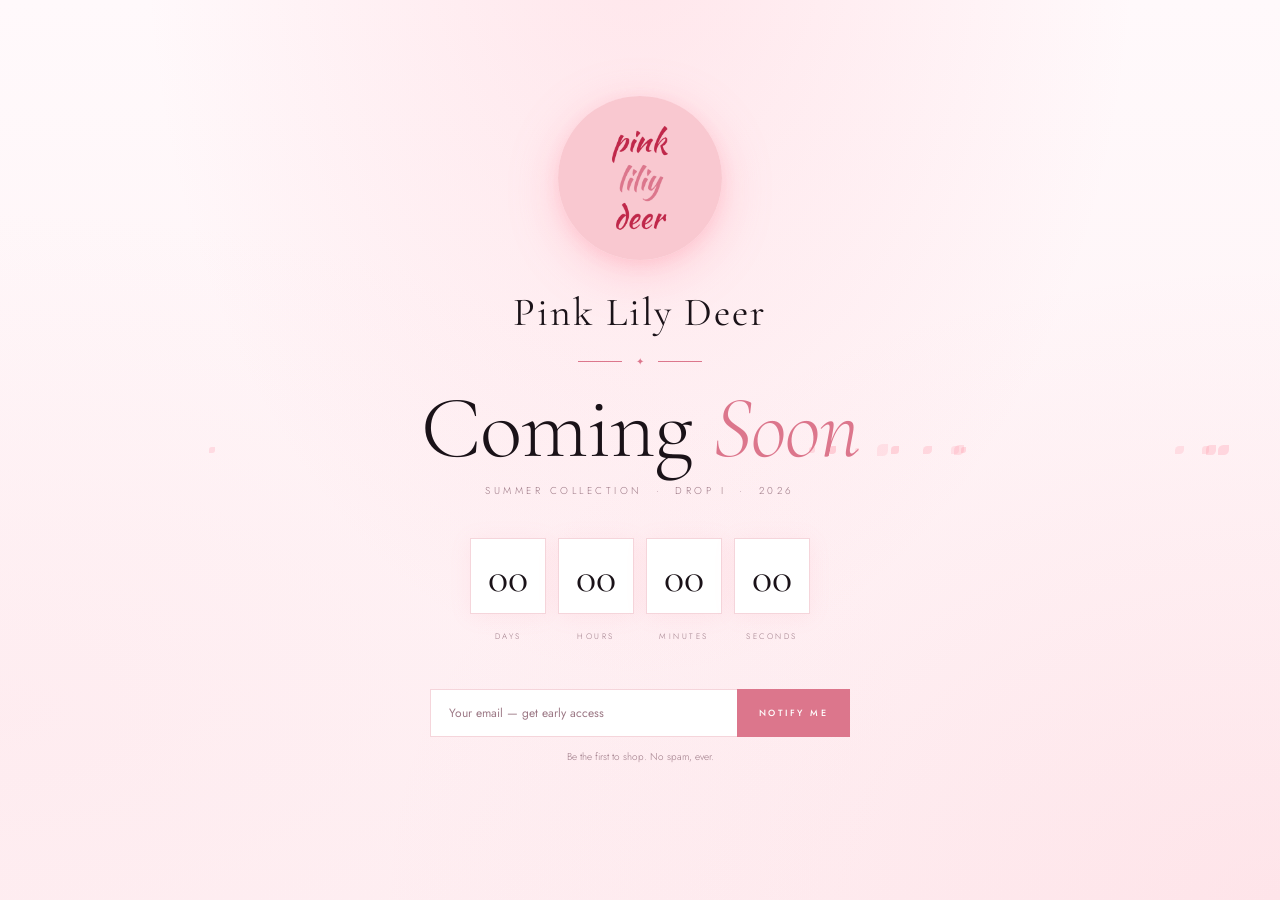
==== commit 024eef89: "push" ====
--- a/index.html
+++ b/index.html
@@ -3,704 +3,186 @@
 <head>
 <meta charset="UTF-8">
 <meta name="viewport" content="width=device-width, initial-scale=1.0">
-<title>Pink Liliy Deer — Modest Fashion</title>
+<title>Coming Soon — Pink Lilyi Deer</title>
 <link href="https://fonts.googleapis.com/css2?family=Cormorant+Garamond:ital,wght@0,300;0,400;0,500;1,300;1,400&family=Jost:wght@300;400;500&display=swap" rel="stylesheet">
 <style>
 *{margin:0;padding:0;box-sizing:border-box}
 :root{
-  --cream:#fff5f7;
-  --warm:#fdeef2;
-  --blush:#f9c8d0;
-  --rose:#dc768c;
-  --dark:#1a1218;
-  --mid:#5a3040;
-  --muted:#9c7885;
-  --border:#f5d5db;
-  --accent:#dc768c;
-  --accent-dark:#c0284a;
-  --accent-light:#fde8ec;
-  --serif:'Cormorant Garamond',Georgia,serif;
-  --sans:'Jost',sans-serif;
-}
-html{scroll-behavior:smooth}
-body{background:var(--cream);color:var(--dark);font-family:var(--sans);font-weight:300;overflow-x:hidden}
-
-/* ── ANNOUNCEMENT BAR ── */
-.announce{
+  --cream:#fff5f7;--warm:#fdeef2;--blush:#f9c8d0;
+  --dark:#1a1218;--mid:#5a3040;--muted:#9c7885;--border:#f5d5db;
+  --accent:#dc768c;--accent-dark:#c0284a;--accent-light:#fde8ec;
+  --serif:'Cormorant Garamond',Georgia,serif;--sans:'Jost',sans-serif;
+}
+html,body{height:100%}
+body{
+  background:var(--cream);color:var(--dark);
+  font-family:var(--sans);font-weight:300;
+  min-height:100vh;display:flex;flex-direction:column;
+  align-items:center;justify-content:center;
+  overflow-x:hidden;position:relative;
+}
+
+/* ── BACKGROUND ── */
+.bg{
+  position:fixed;inset:0;z-index:0;
+  background:
+    radial-gradient(ellipse at 50% -10%,rgba(255,141,161,.18) 0%,transparent 55%),
+    radial-gradient(ellipse at 100% 100%,rgba(255,141,161,.12) 0%,transparent 50%),
+    radial-gradient(ellipse at 0% 80%,rgba(255,214,222,.2) 0%,transparent 50%),
+    linear-gradient(180deg,#fff9fb 0%,#fef0f3 100%);
+}
+
+/* ── FLOATING PETALS ── */
+.petal{
+  position:fixed;border-radius:50% 0 50% 0;
+  animation:floatPetal linear infinite;z-index:1;pointer-events:none;
+}
+@keyframes floatPetal{
+  0%{transform:translateY(-30px) rotate(0deg) scale(.8);opacity:0}
+  10%{opacity:1}
+  90%{opacity:.4}
+  100%{transform:translateY(110vh) rotate(540deg) scale(1.2);opacity:0}
+}
+
+/* ── CONTENT ── */
+.content{
+  position:relative;z-index:10;
+  text-align:center;
+  padding:48px 24px 56px;
+  max-width:580px;width:100%;
+}
+
+/* ── LOGO ── */
+.logo-wrap{margin-bottom:28px;animation:fadeDown .8s ease both}
+.logo-img{
+  width:164px;height:164px;border-radius:50%;object-fit:cover;
+  box-shadow:0 12px 48px rgba(255,141,161,.35),0 4px 16px rgba(255,141,161,.2);
+  display:block;margin:0 auto;
+}
+.logo-fallback{
+  width:164px;height:164px;border-radius:50%;
+  background:linear-gradient(135deg,var(--accent),var(--accent-dark));
+  display:flex;align-items:center;justify-content:center;
+  font-family:var(--serif);font-size:40px;color:#fff;
+  margin:0 auto;box-shadow:0 12px 48px rgba(255,141,161,.35);
+  display:none;
+}
+
+/* ── BRAND NAME ── */
+.brand-name{
+  font-family:var(--serif);font-size:clamp(26px,5vw,40px);
+  font-weight:400;letter-spacing:2px;color:var(--dark);
+  margin-bottom:0;animation:fadeUp .8s .1s ease both;
+}
+
+/* ── DIVIDER ── */
+.deco-divider{
+  display:flex;align-items:center;justify-content:center;
+  gap:14px;margin:18px 0;
+  animation:fadeUp .8s .15s ease both;
+}
+.deco-divider::before,.deco-divider::after{
+  content:'';flex:0 0 44px;height:.5px;background:var(--accent);
+}
+.deco-star{font-size:10px;color:var(--accent)}
+
+/* ── COMING SOON ── */
+.heading{
+  font-family:var(--serif);font-size:clamp(52px,12vw,88px);
+  font-weight:300;line-height:.95;letter-spacing:-1px;
+  color:var(--dark);margin-bottom:12px;
+  animation:fadeUp .8s .2s ease both;
+}
+.heading em{font-style:italic;color:var(--accent)}
+.subtitle{
+  font-size:10px;letter-spacing:3.5px;text-transform:uppercase;
+  color:var(--muted);margin-bottom:40px;
+  animation:fadeUp .8s .25s ease both;
+}
+
+/* ── COUNTDOWN ── */
+.countdown{
+  display:flex;justify-content:center;gap:12px;
+  margin-bottom:44px;animation:fadeUp .8s .35s ease both;
+}
+.cu{text-align:center}
+.cu-box{
+  background:#fff;border:1px solid var(--border);
+  padding:18px 10px 14px;min-width:76px;
+  box-shadow:0 2px 20px rgba(255,141,161,.1);
+  margin-bottom:8px;
+}
+.cu-num{
+  font-family:var(--serif);font-size:clamp(30px,6vw,42px);
+  font-weight:400;color:var(--dark);line-height:1;display:block;
+}
+.cu-label{
+  font-size:8px;letter-spacing:2.5px;text-transform:uppercase;
+  color:var(--muted);font-family:var(--sans);
+}
+
+/* ── EMAIL FORM ── */
+.email-wrap{max-width:420px;margin:0 auto 12px;animation:fadeUp .8s .45s ease both}
+.email-form{display:flex}
+.email-input{
+  flex:1;padding:14px 18px;border:1px solid var(--border);
+  border-right:none;background:#fff;
+  font-size:12px;font-family:var(--sans);color:var(--dark);
+  outline:none;transition:border-color .2s;min-width:0;
+}
+.email-input:focus{border-color:var(--accent)}
+.email-input::placeholder{color:var(--muted)}
+.email-btn{
+  padding:14px 22px;background:var(--accent);color:#fff;border:none;
+  font-size:9px;letter-spacing:2.5px;text-transform:uppercase;
+  font-family:var(--sans);font-weight:500;cursor:pointer;
+  transition:background .2s;white-space:nowrap;flex-shrink:0;
+}
+.email-btn:hover{background:var(--accent-dark)}
+.email-note{
+  font-size:10px;color:var(--muted);margin-bottom:32px;
+  animation:fadeUp .8s .45s ease both;
+}
+
+/* ── SHOP LINK ── */
+.shop-link{
+  display:inline-flex;align-items:center;gap:9px;
+  font-size:10px;letter-spacing:2.5px;text-transform:uppercase;
+  color:var(--accent);text-decoration:none;
+  border-bottom:1px solid var(--blush);padding-bottom:3px;
+  margin-bottom:36px;
+  transition:gap .2s,color .2s;
+  animation:fadeUp .8s .55s ease both;
+}
+.shop-link:hover{gap:16px;color:var(--accent-dark)}
+
+/* ── SOCIAL ── */
+.social{
+  display:flex;justify-content:center;gap:28px;
+  animation:fadeUp .8s .6s ease both;
+}
+.social a{
+  font-size:9px;letter-spacing:2px;text-transform:uppercase;
+  color:var(--muted);text-decoration:none;
+  transition:color .2s;font-family:var(--sans);
+}
+.social a:hover{color:var(--accent)}
+
+/* ── ENTER SHOP BUTTON ── */
+.enter-shop-btn{
+  position:fixed;bottom:28px;left:50%;
+  transform:translateX(-50%);
+  display:inline-flex;align-items:center;gap:10px;
   background:var(--accent);color:#fff;
-  text-align:center;padding:11px;
-  font-size:11px;letter-spacing:2.5px;text-transform:uppercase;
+  padding:14px 36px;text-decoration:none;
+  font-size:10px;letter-spacing:3px;text-transform:uppercase;
   font-family:var(--sans);font-weight:500;
-  letter-spacing:2px;
-}
-
-/* ── MENU DRAWER ── */
-.menu-overlay{
-  position:fixed;inset:0;background:rgba(26,18,18,0.5);
-  z-index:300;opacity:0;pointer-events:none;transition:opacity .3s;
-}
-.menu-overlay.open{opacity:1;pointer-events:all}
-.menu-drawer{
-  position:fixed;top:0;left:0;bottom:0;width:300px;
-  background:#DC768C;z-index:301;
-  transform:translateX(-100%);transition:transform .35s cubic-bezier(.4,0,.2,1);
-  display:flex;flex-direction:column;
-}
-.menu-drawer.open{transform:translateX(0)}
-.menu-head{
-  padding:20px 24px;
-  display:flex;align-items:center;justify-content:space-between;
-  border-bottom:1px solid rgba(255,255,255,0.15);
-}
-.menu-head-label{
-  font-size:11px;letter-spacing:4px;text-transform:uppercase;
-  color:#fff;font-family:var(--sans);font-weight:500;
-}
-.menu-close{
-  background:none;border:none;cursor:pointer;
-  color:#fff;font-size:20px;line-height:1;padding:4px;
-  transition:opacity .2s;
-}
-.menu-close:hover{opacity:0.7}
-.menu-body{flex:1;overflow-y:auto;padding:16px 0}
-.menu-nav{list-style:none;padding:0}
-.menu-nav li a{
-  display:block;padding:16px 28px;
-  font-size:13px;letter-spacing:1.5px;text-transform:uppercase;
-  color:rgba(255,255,255,0.9);text-decoration:none;
-  font-family:var(--sans);font-weight:400;
-  border-bottom:1px solid rgba(255,255,255,0.08);
-  transition:background .2s,color .2s;
-}
-.menu-nav li a:hover{background:rgba(255,255,255,0.08);color:#fff}
-.menu-divider{height:1px;background:rgba(255,255,255,0.15);margin:10px 28px}
-.menu-help{
-  padding:24px 28px;
-  border-top:1px solid rgba(255,255,255,0.15);
-}
-.menu-help-title{
-  font-size:11px;letter-spacing:3px;text-transform:uppercase;
-  color:rgba(255,255,255,0.6);font-family:var(--sans);
-  margin-bottom:14px;
-}
-.menu-help p{
-  font-size:12px;color:rgba(255,255,255,0.85);
-  line-height:1.8;font-family:var(--sans);
-}
-.menu-help a{color:rgba(255,255,255,0.85);text-decoration:none}
-.menu-help a:hover{color:#fff;text-decoration:underline}
-
-/* ── NAV ── */
-nav{
-  position:sticky;top:0;z-index:100;
-  background:var(--cream);
-  border-bottom:1px solid var(--border);
-  padding:0 40px;
-  display:flex;align-items:center;justify-content:space-between;
-  height:64px;
-}
-.hamburger{
-  background:none;border:none;cursor:pointer;
-  display:flex;flex-direction:column;gap:5px;padding:4px;
-  transition:opacity .2s;
-}
-.hamburger:hover{opacity:0.6}
-.hamburger span{
-  display:block;width:22px;height:1.5px;
-  background:var(--mid);
-}
-.nav-links{display:flex;gap:32px;list-style:none}
-.nav-links a{
-  font-size:11px;letter-spacing:2px;text-transform:uppercase;
-  color:var(--mid);text-decoration:none;
-  font-family:var(--sans);font-weight:400;
-  transition:color .2s;position:relative;
-}
-.nav-links a::after{
-  content:'';position:absolute;bottom:-2px;left:0;width:0;height:0.5px;
-  background:var(--dark);transition:width .25s;
-}
-.nav-links a:hover{color:var(--dark)}
-.nav-links a:hover::after{width:100%}
-.brand{
-  font-family:var(--serif);font-size:22px;font-weight:400;
-  letter-spacing:1px;color:var(--dark);text-decoration:none;
-  position:absolute;left:50%;transform:translateX(-50%);
-  white-space:nowrap;
-}
-.brand img{height:36px;width:auto;display:block}
-.nav-right{display:flex;align-items:center;gap:20px}
-.nav-icon{
-  background:none;border:none;cursor:pointer;
-  font-size:25px;letter-spacing:2px;text-transform:uppercase;
-  color:var(--mid);font-family:var(--sans);font-weight:400;
-  display:flex;align-items:center;gap:6px;
-  transition:color .2s;
-}
-.nav-icon:hover{color:var(--dark)}
-.cart-count{
-  background:var(--accent);color:#fff;
-  border-radius:50%;width:20px;height:20px;
-  font-size:10px;display:flex;align-items:center;justify-content:center;
-  font-weight:600;
-}
-
-/* ── HERO ── */
-.hero{
-  position:relative;height:92vh;min-height:600px;
-  background:var(--warm);overflow:hidden;
-  display:flex;align-items:flex-end;
-}
-.hero-bg{
-  position:absolute;inset:0;
-  background:
-    radial-gradient(ellipse at 70% 40%, rgba(220,118,140,0.18) 0%, transparent 60%),
-    radial-gradient(ellipse at 20% 80%, rgba(220,118,140,0.12) 0%, transparent 50%),
-    linear-gradient(160deg, #fff5f7 0%, #fdeef2 100%);
-}
-.hero-img-placeholder{
-  position:absolute;right:0;top:0;bottom:0;width:62%;
-  background:linear-gradient(135deg,#f9c8d0 0%,#e89aaa 60%,#dc768c 100%);
-  display:flex;align-items:center;justify-content:center;
-  overflow:hidden;
-}
-.hero-img-placeholder::before{
-  content:'';position:absolute;inset:0;
-  background:repeating-linear-gradient(
-    45deg,rgba(255,255,255,0.03) 0px,rgba(255,255,255,0.03) 1px,
-    transparent 1px,transparent 20px
-  );
-}
-.hero-img-placeholder span{
-  font-family:var(--serif);font-size:13px;letter-spacing:3px;
-  color:rgba(90,79,71,0.4);text-transform:uppercase;
-}
-.hero-content{
-  position:relative;z-index:2;
-  padding:0 60px 80px;max-width:520px;
-}
-.hero-eyebrow{
-  font-size:10px;letter-spacing:4px;text-transform:uppercase;
-  color:var(--accent);margin-bottom:20px;font-family:var(--sans);
-  display:flex;align-items:center;gap:12px;
-}
-.hero-eyebrow::before{content:'';width:24px;height:0.5px;background:var(--accent)}
-.hero-title{
-  font-family:var(--serif);font-size:clamp(48px,6vw,80px);
-  font-weight:300;line-height:1.0;color:var(--dark);
-  margin-bottom:28px;letter-spacing:-0.5px;
-}
-.hero-title em{font-style:italic;font-weight:300;color:var(--accent)}
-.hero-sub{
-  font-size:12px;letter-spacing:1.5px;color:var(--muted);
-  text-transform:uppercase;margin-bottom:40px;line-height:1.8;
-}
-.btn-primary{
-  display:inline-flex;align-items:center;justify-content:center;gap:12px;
-  background:#C0284A;color:#fff;
-  padding:14px 36px;text-decoration:none;
-  font-size:10px;letter-spacing:2px;text-transform:uppercase;
-  font-family:var(--sans);font-weight:500;
-  border-radius:50px;border:none;
-  transition:background .25s,box-shadow .25s;cursor:pointer;
-  box-shadow:0 4px 16px rgba(122,26,46,0.3);
-}
-.btn-primary:hover{background:#5c1020;box-shadow:0 6px 22px rgba(122,26,46,0.45)}
-.btn-outline{
-  display:inline-flex;align-items:center;justify-content:center;gap:12px;
-  border:2px solid #C0284A;color:#C0284A;
-  padding:13px 32px;text-decoration:none;
-  font-size:10px;letter-spacing:2px;text-transform:uppercase;
-  font-family:var(--sans);font-weight:500;
-  border-radius:50px;
-  transition:all .25s;cursor:pointer;background:transparent;
-}
-.btn-outline:hover{background:#C0284A;color:#fff;box-shadow:0 4px 16px rgba(122,26,46,0.3)}
-.hero-scroll{
-  position:absolute;bottom:30px;right:40px;
-  font-size:9px;letter-spacing:3px;text-transform:uppercase;
-  color:var(--muted);writing-mode:vertical-rl;
-  display:flex;align-items:center;gap:10px;
-}
-.hero-scroll::after{content:'';width:0.5px;height:40px;background:var(--muted)}
-
-/* ── MARQUEE ── */
-.marquee-wrap{
-  background:var(--accent-light);color:var(--dark);
-  padding:13px 0;overflow:hidden;
-  border-top:1px solid var(--blush);border-bottom:1px solid var(--blush);
-}
-.marquee-track{
-  display:flex;gap:0;white-space:nowrap;
-  animation:marquee 22s linear infinite;
-}
-.marquee-track span{
-  font-size:10px;letter-spacing:3px;text-transform:uppercase;
-  padding:0 40px;font-family:var(--sans);font-weight:400;
-  color:var(--mid);
-}
-.marquee-track .sep{color:var(--accent);padding:0 10px;font-weight:600}
-@keyframes marquee{0%{transform:translateX(0)}100%{transform:translateX(-50%)}}
-
-/* ── SECTION HEADERS ── */
-.section-header{text-align:center;padding:36px 40px 20px}
-.section-tag{
-  font-size:25px;letter-spacing:5px;text-transform:uppercase;font-weight: 600;
-  color:var(--accent);margin-bottom:16px;
-  display:flex;align-items:center;justify-content:center;gap:16px;
-}
-.section-tag::before,.section-tag::after{
-  content:'';flex:0 0 30px;height:0.5px;background:var(--accent)
-}
-.section-title{
-  font-family:var(--serif);font-size:clamp(36px,4vw,54px);
-  font-weight:300;color:var(--dark);letter-spacing:-0.5px;
-  line-height:1.1;
-}
-.section-title em{font-style:italic}
-.section-sub{
-  font-size:12px;letter-spacing:1.5px;text-transform:uppercase;
-  color:var(--muted);margin-top:16px;
-}
-
-/* ── CATEGORY STRIP ── */
-.categories{padding:0 40px 32px}
-.cat-grid{display:grid;grid-template-columns:repeat(3,1fr);gap:12px}
-.cat-item{position:relative;cursor:pointer;overflow:hidden;aspect-ratio:4/3}
-.cat-img{
-  width:100%;height:100%;
-  background:var(--warm);
-  transition:transform .4s ease;
-}
-.cat-item:hover .cat-img{transform:scale(1.04)}
-.cat-img-1{background:linear-gradient(160deg,#e8ddd5,#d5c8c0)}
-.cat-img-2{background:linear-gradient(160deg,#dfe8e0,#c8d5ca)}
-.cat-img-3{background:linear-gradient(160deg,#e8e0e8,#d5c8d5)}
-.cat-img-4{background:linear-gradient(160deg,#e8e5d5,#d5d0c0)}
-.cat-img-5{background:linear-gradient(160deg,#e8d5d5,#d5c0c0)}
-.cat-label{
-  position:absolute;inset:0;
-  display:flex;align-items:center;justify-content:center;
-  background:rgba(0,0,0,0.18);
-  transition:background .3s;
-  font-family:var(--sans);font-size:13px;font-weight:500;
-  letter-spacing:4px;text-transform:uppercase;
-  color:#fff;text-align:center;
-}
-.cat-item:hover .cat-label{background:rgba(0,0,0,0.28)}
-.cat-label small{display:none}
-
-/* ── PRODUCT GRID ── */
-.products-section{padding:0 40px 80px}
-.filter-bar{
-  display:flex;align-items:center;justify-content:space-between;
-  gap:16px;
-  padding:20px 0 18px;
-  margin-bottom:36px;
-  border-bottom:1px solid var(--border);
-}
-.filter-tabs{display:flex;gap:8px;list-style:none;flex-wrap:wrap}
-.filter-tabs li{
-  font-size:10px;letter-spacing:2.5px;text-transform:uppercase;
-  color:var(--muted);
-  padding:8px 18px;
-  cursor:pointer;
-  font-family:var(--sans);font-weight:500;
-  border-radius:50px;
-  border:2px solid var(--border);
-  background:transparent;
-  transition:color .2s,background .2s,border-color .2s,box-shadow .2s;
-  white-space:nowrap;
-  user-select:none;
-}
-.filter-tabs li:hover{
-  color:var(--accent);
-  border-color:var(--blush);
-  background:var(--accent-light);
-}
-.filter-tabs li.active{
-  color:#fff;
-  background:var(--accent);
-  border-color:var(--accent);
-  font-weight:500;
-  box-shadow:0 3px 12px rgba(220,118,140,0.35);
-}
-.sort-wrapper{
-  position:relative;display:flex;align-items:center;flex-shrink:0;
-}
-.sort-wrapper::after{
-  content:'';
-  position:absolute;right:14px;top:50%;transform:translateY(-50%);
-  width:0;height:0;
-  border-left:4px solid transparent;border-right:4px solid transparent;
-  border-top:5px solid var(--muted);
-  pointer-events:none;transition:border-top-color .2s;
-}
-.sort-wrapper:hover::after{border-top-color:var(--accent)}
-.sort-select{
-  font-size:12px;letter-spacing:2px;text-transform:uppercase;
-  color:var(--muted);
-  font-family:var(--sans);font-weight:500;
-  border:1px solid var(--border);
-  border-radius:50px;
-  padding:8px 18px;
-  background:transparent;
-  cursor:pointer;
-  outline:none;
-  appearance:none;
-  -webkit-appearance:none;
-  transition:color .2s,border-color .2s,background .2s;
-}
-.sort-select:hover,.sort-select:focus{
-  color:var(--accent);
-  border-color:var(--blush);
-  background:var(--accent-light);
-}
-.product-grid{
-  display:grid;grid-template-columns:repeat(4,1fr);gap:24px;
-}
-.product-card{cursor:pointer}
-.product-img{
-  aspect-ratio:3/4;background:var(--warm);
-  position:relative;overflow:hidden;margin-bottom:14px;
-  border: transparent 1px solid;border-radius:20px;
-}
-.product-img-fill{
-  width:100%;height:100%;
-  transition:transform .5s ease;
-  display:flex;align-items:center;justify-content:center;
-}
-.product-card:hover .product-img-fill{transform:scale(1.04)}
-.product-img-fill span{
-  font-family:var(--serif);font-size:11px;letter-spacing:2px;
-  color:rgba(90,79,71,0.3);text-transform:uppercase;
-}
-.product-badge{
-  position:absolute;top:12px;left:12px;
-  background:var(--dark);color:#fff;
-  font-size:8px;letter-spacing:2px;text-transform:uppercase;
-  padding:5px 10px;font-family:var(--sans);border-radius:2px;
-}
-.product-badge.new{background:var(--accent);box-shadow:0 2px 12px rgba(220,118,140,0.4)}
-.product-badge.sold{background:var(--muted)}
-.product-actions{
-  position:absolute;bottom:12px;left:12px;right:12px;
-  opacity:0;transform:translateY(6px);
-  transition:all .25s;
-}
-.product-card:hover .product-actions{opacity:1;transform:translateY(0)}
-.btn-addcart{
-  width:100%;padding:11px 16px;
-  background:var(--accent);color:#fff;border:none;
-  font-size:9px;letter-spacing:2px;text-transform:uppercase;
-  font-family:var(--sans);cursor:pointer;font-weight:500;
-  border-radius:50px;
-  transition:all .25s;
-  box-shadow:0 4px 20px rgba(220,118,140,.35);
-}
-.btn-addcart:hover{background:var(--accent-dark);box-shadow:0 6px 24px rgba(220,118,140,.45)}
-.btn-addcart:active{background:var(--accent);box-shadow:none;transform:scale(0.99)}
-.size-chips{display:flex;gap:4px;margin-bottom:6px;justify-content:center}
-.size-chip{
-  background:rgba(250,248,245,0.9);color:var(--dark);
-  font-size:8px;letter-spacing:1px;padding:4px 7px;
-  font-family:var(--sans);border:0.5px solid rgba(26,22,18,0.2);
-  cursor:pointer;transition:background .15s;
-}
-.size-chip:hover,.size-chip.active{background:var(--accent);color:#fff;border-color:var(--accent)}
-.product-name{
-  font-family:var(--serif);font-size:16px;font-weight:600;
-  color:var(--dark);margin-bottom:5px;line-height:1.5;
-}
-.product-price{
-  font: size 15px;color:var(--muted);letter-spacing:1px; font-weight: 500;
-  font-family:var(--sans);
-}
-.product-colors{display:flex;gap:5px;margin-top:8px}
-.color-dot{
-  width:12px;height:12px;border-radius:50%;
-  border:1.5px solid transparent;cursor:pointer;
-  transition:border-color .15s;
-}
-.color-dot:hover,.color-dot.active{border-color:var(--accent)}
-
-/* Product placeholder backgrounds */
-.p1{background:linear-gradient(160deg,#e8ddd5 0%,#cfc3bb 100%)}
-.p2{background:linear-gradient(160deg,#d5e8df 0%,#c0d5c8 100%)}
-.p3{background:linear-gradient(160deg,#e8d5e0 0%,#d5c0cb 100%)}
-.p4{background:linear-gradient(160deg,#e8e5d5 0%,#d5d0c0 100%)}
-.p5{background:linear-gradient(160deg,#d5dde8 0%,#c0ccda 100%)}
-.p6{background:linear-gradient(160deg,#e8ddd5 0%,#e0d5cc 100%)}
-.p7{background:linear-gradient(160deg,#f0e8d5 0%,#e0d0b8 100%)}
-.p8{background:linear-gradient(160deg,#e5d5e8 0%,#d0c0d5 100%)}
-
-/* ── EDITORIAL BANNER ── */
-.editorial{
-  margin:0 40px 80px;display:grid;
-  grid-template-columns:1fr 1fr;min-height:520px;
-}
-.editorial-img{
-  background:linear-gradient(160deg,#e8ddd5,#c8b8ae);
-  display:flex;align-items:center;justify-content:center;
-  position:relative;overflow:hidden;
-}
-.editorial-img::after{
-  content:'';position:absolute;inset:0;
-  background:linear-gradient(to right,rgba(26,22,18,0.1),transparent);
-}
-.editorial-img span{
-  font-family:var(--serif);font-size:12px;letter-spacing:3px;
-  color:rgba(90,79,71,0.3);text-transform:uppercase;
-  position:relative;z-index:2;
-}
-.editorial-content{
-  background:var(--warm);padding:60px 50px;
-  display:flex;flex-direction:column;justify-content:center;
-}
-.editorial-tag{
-  font-size:9px;letter-spacing:4px;text-transform:uppercase;
-  color:var(--accent);margin-bottom:24px;
-  display:flex;align-items:center;gap:10px;
-}
-.editorial-tag::before{content:'';width:20px;height:0.5px;background:var(--accent)}
-.editorial-title{
-  font-family:var(--serif);font-size:clamp(32px,3.5vw,48px);
-  font-weight:300;line-height:1.1;color:var(--dark);
-  margin-bottom:20px;
-}
-.editorial-title em{font-style:italic}
-.editorial-body{
-  font-size:13px;color:var(--muted);line-height:1.9;
-  margin-bottom:36px;max-width:340px;
-}
-.editorial-links{display:flex;gap:16px;flex-wrap:wrap}
-
-/* ── LOOKBOOK STRIP ── */
-.lookbook{padding:0 40px 80px}
-.lookbook-grid{
-  display:grid;
-  grid-template-columns:2fr 1fr 1fr 1fr;
-  gap:12px;height:500px;
-}
-.look-item{
-  background:var(--warm);position:relative;overflow:hidden;
-  cursor:pointer;
-}
-.look-item:hover .look-overlay{opacity:1}
-.look-fill{width:100%;height:100%;transition:transform .4s ease}
-.look-item:hover .look-fill{transform:scale(1.04)}
-.l1{background:linear-gradient(160deg,#ddd5e8,#c8b8d5)}
-.l2{background:linear-gradient(160deg,#e8d5d5,#d5b8b8)}
-.l3{background:linear-gradient(160deg,#d5e8e0,#b8d5c8)}
-.l4{background:linear-gradient(160deg,#e8e5d5,#d5d0b8)}
-.look-overlay{
-  position:absolute;inset:0;
-  background:rgba(26,22,18,0.4);
-  display:flex;align-items:center;justify-content:center;
-  opacity:0;transition:opacity .3s;
-}
-.look-overlay span{
-  font-family:var(--serif);font-size:20px;font-weight:400;
-  color:#fff;letter-spacing:1px;
-}
-.look-tag{
-  position:absolute;bottom:16px;left:16px;
-  font-size:9px;letter-spacing:2px;text-transform:uppercase;
-  color:rgba(255,255,255,0.8);font-family:var(--sans);
-}
-
-/* ── INSTAGRAM GRID ── */
-.instagram{padding:0 40px 80px;text-align:center}
-.insta-handle{
-  font-size:15px;letter-spacing:3px;
-  color:var(--accent);margin-bottom:30px;
-}
-.insta-grid{
-  display:grid;grid-template-columns:repeat(6,1fr);gap:4px;
-  margin-bottom:32px;
-}
-.insta-item{
-  aspect-ratio:1;background:var(--warm);
-  overflow:hidden;cursor:pointer;
-}
-.insta-fill{
-  width:100%;height:100%;
-  transition:transform .3s,filter .3s;
-}
-.insta-item:hover .insta-fill{transform:scale(1.06);filter:brightness(0.85)}
-.i1{background:linear-gradient(135deg,#e8d5d5,#d5b8b8)}
-.i2{background:linear-gradient(135deg,#d5e8e0,#b8d5c8)}
-.i3{background:linear-gradient(135deg,#ddd5e8,#c8b8d5)}
-.i4{background:linear-gradient(135deg,#e8e5d5,#d5d0b8)}
-.i5{background:linear-gradient(135deg,#e8ddd5,#d5c8c0)}
-.i6{background:linear-gradient(135deg,#d5dde8,#b8ccd5)}
-
-/* ── FEATURES BAR ── */
-.features{
-  border-top:1px solid var(--border);border-bottom:1px solid var(--border);
-  padding:40px;display:grid;grid-template-columns:repeat(4,1fr);
-  gap:0;
-}
-.feature-item{
-  text-align:center;padding:20px;
-  border-right:1px solid var(--border);
-}
-.feature-item:last-child{border:none}
-.feature-icon{
-  font-size:18px;margin-bottom:12px;
-  color:var(--accent);
-}
-.feature-title{
-  font-family:var(--serif);font-size:20px;font-weight:500;
-  color:var(--dark);margin-bottom:6px;
-}
-.feature-sub{
-  font-size:12px;letter-spacing:1.5px;text-transform:uppercase;font-weight:600;
-  color:var(--muted);
-}
-
-/* ── NEWSLETTER ── */
-.newsletter{
-  background:linear-gradient(135deg,#dc768c 0%,#c0284a 100%);
-  color:#fff;padding:80px 40px;text-align:center;
-}
-.nl-title{
-  font-family:var(--serif);font-size:clamp(32px,4vw,52px);
-  font-weight:300;margin-bottom:14px;line-height:1.1;color:#fff;
-}
-.nl-title em{font-style:italic;color:rgba(255,255,255,0.85)}
-.nl-sub{
-  font-size:11px;letter-spacing:2px;text-transform:uppercase;
-  color:rgba(255,255,255,0.7);margin-bottom:36px;
-}
-.nl-form{display:flex;justify-content:center;gap:0;max-width:440px;margin:0 auto}
-.nl-input{
-  flex:1;padding:14px 20px;background:rgba(255,255,255,0.18);
-  border:1px solid rgba(255,255,255,0.35);color:#fff;
-  font-size:12px;letter-spacing:1px;font-family:var(--sans);
-  outline:none;
-}
-.nl-input::placeholder{color:rgba(255,255,255,0.55);font-family:var(--sans)}
-.nl-input:focus{background:rgba(255,255,255,0.25);border-color:rgba(255,255,255,0.6)}
-.nl-btn{
-  padding:14px 28px;background:#fff;color:#000;
-  border:none;cursor:pointer;
-  font-size:10px;letter-spacing:2px;text-transform:uppercase;
-  font-family:var(--sans);font-weight:600;
-  transition:background .2s,box-shadow .2s;
-  box-shadow:0 3px 12px rgba(0,0,0,0.2);
-}
-.nl-btn:hover{background:#fff;box-shadow:0 4px 16px rgba(0,0,0,0.3)}
-
-/* ── FOOTER ── */
-footer{
-  background:var(--cream);border-top:1px solid var(--border);
-  padding:60px 40px 30px;
-}
-.footer-grid{
-  display:grid;grid-template-columns:2fr 1fr 1fr 1fr;
-  gap:40px;margin-bottom:50px;
-}
-.footer-brand{margin-bottom:20px}
-.footer-brand img{width:180px;height:auto;display:block}
-.footer-tagline{
-  font-size:11px;letter-spacing:1.5px;color:var(--muted);
-  line-height:1.8;text-transform:uppercase;max-width:220px;
-}
-.footer-socials{display:flex;gap:14px;margin-top:24px}
-.social-link{
-  font-size:9px;letter-spacing:2px;text-transform:uppercase;
-  color:var(--mid);text-decoration:none;
-  transition:color .2s;font-family:var(--sans);
-}
-.social-link:hover{color:var(--accent);text-decoration:underline;text-underline-offset:3px}
-.footer-col h4{
-  font-size:20px;letter-spacing:3px;text-transform:uppercase;
-  color:var(--dark);margin-bottom:20px;font-weight:500;
-}
-.footer-col ul{list-style:none}
-.footer-col li{margin-bottom:10px}
-.footer-col a{
-  font-size:16px;color:var(--muted);text-decoration:none;
-  transition:color .2s;letter-spacing:0.5px;
-}
-.footer-col a:hover{color:var(--dark)}
-.footer-bottom{
-  border-top:1px solid var(--border);padding-top:24px;
-  display:flex;align-items:center;justify-content:space-between;
-}
-.footer-copy{font-size:15px;letter-spacing:1.5px;color:var(--muted);text-transform:uppercase}
-.footer-pay{display:flex;gap:10px;align-items:center}
-.pay-icon{
-  background:var(--warm);border:0.5px solid var(--border);
-  border-radius:3px;padding:4px 8px;
-  font-size:9px;letter-spacing:1px;color:var(--muted);font-family:var(--sans);
-}
-
-/* ── CART DRAWER ── */
-.cart-overlay{
-  position:fixed;inset:0;background:rgba(26,22,18,0.4);
-  z-index:200;opacity:0;pointer-events:none;transition:opacity .3s;
-}
-.cart-overlay.open{opacity:1;pointer-events:all}
-.cart-drawer{
-  position:fixed;top:0;right:0;bottom:0;width:380px;
-  background:var(--cream);z-index:201;
-  transform:translateX(100%);transition:transform .35s cubic-bezier(.4,0,.2,1);
-  display:flex;flex-direction:column;
-}
-.cart-drawer.open{transform:translateX(0)}
-.cart-head{
-  padding:24px 28px;border-bottom:1px solid var(--border);
-  display:flex;align-items:center;justify-content:space-between;
-}
-.cart-head h3{font-family:var(--serif);font-size:22px;font-weight:400}
-.cart-close{
-  background:none;border:none;cursor:pointer;
-  font-size:18px;color:var(--mid);line-height:1;
-}
-.cart-body{flex:1;overflow-y:auto;padding:28px}
-.cart-empty{
-  text-align:center;padding:60px 0;
-  font-family:var(--serif);font-size:18px;color:var(--muted);
-}
-.cart-item{
-  display:flex;gap:16px;margin-bottom:24px;
-  padding-bottom:24px;border-bottom:1px solid var(--border);
-}
-.cart-item-img{
-  width:80px;height:100px;flex-shrink:0;
-}
-.cart-item-img-fill{width:100%;height:100%}
-.cart-item-info{flex:1}
-.cart-item-name{font-family:var(--serif);font-size:20px;margin-bottom:4px}
-.cart-item-meta{font-size:10px;letter-spacing:1.5px;text-transform:uppercase;color:var(--muted);margin-bottom:10px}
-.cart-item-price{font-size:13px;color:var(--dark);letter-spacing:0.5px}
-.cart-qty{display:flex;align-items:center;gap:12px;margin-top:8px}
-.qty-btn{
-  background:none;border:0.5px solid var(--border);
-  width:24px;height:24px;cursor:pointer;
-  font-size:14px;color:var(--mid);
-  display:flex;align-items:center;justify-content:center;
-  transition:border-color .15s,color .15s;
-}
-.qty-btn:hover{border-color:var(--dark);color:var(--dark)}
-.qty-num{font-size:12px;min-width:16px;text-align:center}
-.cart-foot{padding:20px 28px;border-top:1px solid var(--border)}
-.cart-total{
-  display:flex;justify-content:space-between;
-  margin-bottom:20px;font-family:var(--serif);font-size:18px;
-}
-.cart-checkout{
-  display:block;width:100%;padding:16px;text-align:center;
-  background:#7a1a2e;color:#fff;text-decoration:none;
-  font-size:10px;letter-spacing:2px;text-transform:uppercase;
-  font-family:var(--sans);font-weight:500;border:none;cursor:pointer;
-  border-radius:50px;
-  transition:background .2s,box-shadow .2s;
-  box-shadow:0 4px 16px rgba(122,26,46,0.35);
-}
-.cart-checkout:hover{background:#5c1020;box-shadow:0 6px 20px rgba(122,26,46,0.5)}
+  box-shadow:0 4px 24px rgba(255,141,161,.5);
+  transition:background .25s,gap .2s;
+  z-index:50;white-space:nowrap;
+  animation:fadeUp .8s .6s ease both;
+}
+.enter-shop-btn:hover{background:var(--accent-dark);gap:16px}
 
 /* ── TOAST ── */
 .toast{
@@ -709,135 +191,15 @@
   background:var(--accent);color:#fff;
   padding:12px 28px;border-radius:30px;
   font-size:10px;letter-spacing:2.5px;text-transform:uppercase;
-  font-family:var(--sans);font-weight:500;opacity:0;pointer-events:none;
-  transition:all .3s;z-index:300;
-  box-shadow:0 8px 30px rgba(220,118,140,0.5);
+  font-family:var(--sans);font-weight:500;
+  opacity:0;pointer-events:none;transition:all .3s;
+  z-index:300;box-shadow:0 8px 30px rgba(255,141,161,.5);white-space:nowrap;
 }
 .toast.show{opacity:1;transform:translateX(-50%) translateY(0)}
 
-/* ── UTILITIES ── */
-.text-center{text-align:center}
-.mt-40{margin-top:40px}
-.view-all{
-  display:inline-flex;align-items:center;gap:10px;margin-top:40px;
-  font-size:10px;letter-spacing:3px;text-transform:uppercase;
-  color:var(--accent);text-decoration:none;font-family:var(--sans);font-weight:500;
-  transition:gap .2s,color .2s;
-  border-bottom:1px solid var(--blush);padding-bottom:4px;
-  cursor:pointer;background:none;border-top:none;border-left:none;border-right:none;
-}
-.view-all:hover{gap:16px;color:var(--accent-dark)}
-.view-all::after{content:'→';font-family:sans-serif}
-
-/* ── ALL PRODUCTS SCREEN ── */
-.all-products-screen{
-  position:fixed;inset:0;z-index:500;
-  background:var(--cream);
-  transform:translateY(100%);
-  transition:transform .4s cubic-bezier(.4,0,.2,1);
-  display:flex;flex-direction:column;
-  overflow:hidden;
-}
-.all-products-screen.open{transform:translateY(0)}
-.all-products-screen-head{
-  background:var(--cream);
-  border-bottom:1px solid var(--border);
-  padding:0 40px;
-  height:64px;
-  display:flex;align-items:center;justify-content:space-between;
-  flex-shrink:0;
-  position:sticky;top:0;z-index:10;
-}
-.all-products-screen-title{
-  font-family:var(--serif);font-size:30px;font-weight:500;
-  color:var(--dark);letter-spacing:0.5px;
-  position:absolute;left:50%;transform:translateX(-50%);
-}
-.all-products-back{
-  background:none;border:none;cursor:pointer;
-  display:flex;align-items:center;gap:8px;
-  font-size:10px;letter-spacing:2px;text-transform:uppercase;
-  color:var(--mid);font-family:var(--sans);font-weight:400;
-  transition:color .2s;
-}
-.all-products-back:hover{color:var(--dark)}
-.all-products-back svg{transition:transform .2s}
-.all-products-back:hover svg{transform:translateX(-3px)}
-.all-products-body{
-  flex:1;overflow-y:auto;
-  padding:0 40px 80px;
-}
-.all-products-body .filter-bar{
-  position:sticky;top:0;z-index:5;
-  background:var(--cream);
-  margin-bottom:36px;
-  padding-top:20px;
-  transition:box-shadow .2s;
-}
-.all-products-body .filter-bar.scrolled{
-  box-shadow:0 4px 20px rgba(220,118,140,0.08);
-}
-.all-products-count{
-  font-size:15px;letter-spacing:2px;text-transform:uppercase; font-size: 500;
-  color:var(--muted);font-family:var(--sans);
-  margin-bottom:24px;
-}
-@media(max-width:900px){
-  .all-products-screen-head{padding:0 20px}
-  .all-products-body{padding:0 20px 60px}
-}
-
 /* ── ANIMATIONS ── */
-@keyframes fadeUp{from{opacity:0;transform:translateY(24px)}to{opacity:1;transform:translateY(0)}}
-.fade-up{opacity:0;animation:fadeUp .7s ease both}
-.fade-up:nth-child(1){animation-delay:.05s}
-.fade-up:nth-child(2){animation-delay:.12s}
-.fade-up:nth-child(3){animation-delay:.19s}
-.fade-up:nth-child(4){animation-delay:.26s}
-.fade-up:nth-child(5){animation-delay:.33s}
-.fade-up:nth-child(6){animation-delay:.4s}
-.fade-up:nth-child(7){animation-delay:.47s}
-.fade-up:nth-child(8){animation-delay:.54s}
-
-/* ── HERO SLIDER ── */
-.slider{position:relative;width:100%;height:90vh;min-height:500px;overflow:hidden}
-.slide{position:absolute;inset:0;opacity:0;transition:opacity .8s ease;pointer-events:none}
-.slide.active{opacity:1;pointer-events:all}
-.slide img{width:100%;height:100%;object-fit:cover;display:block}
-.slide-overlay{position:absolute;inset:0;background:rgba(0,0,0,0.35)}
-.slide-content{
-  position:absolute;inset:0;
-  display:flex;flex-direction:column;align-items:center;justify-content:center;
-  text-align:center;color:#fff;padding:0 24px;
-}
-.slide-eyebrow{font-size:11px;letter-spacing:4px;text-transform:uppercase;font-family:var(--sans);margin-bottom:16px;opacity:0.85}
-.slide-title{font-family:var(--serif);font-size:clamp(36px,5vw,72px);font-weight:300;line-height:1.1;margin-bottom:16px;letter-spacing:-0.5px}
-.slide-sub{font-size:12px;letter-spacing:2px;text-transform:uppercase;opacity:0.8;margin-bottom:32px;font-family:var(--sans)}
-.slide-btn{
-  display:inline-flex;align-items:center;justify-content:center;
-  border:1.5px solid #fff;color:#fff;
-  padding:13px 36px;text-decoration:none;
-  font-size:10px;letter-spacing:3px;text-transform:uppercase;
-  font-family:var(--sans);font-weight:500;background:transparent;cursor:pointer;
-  transition:background .25s,color .25s;
-}
-.slide-btn:hover{background:#fff;color:var(--dark)}
-.slider-dots{position:absolute;bottom:24px;left:50%;transform:translateX(-50%);display:flex;gap:10px;z-index:10}
-.slider-dot{width:8px;height:8px;border-radius:50%;background:rgba(255,255,255,0.45);border:none;cursor:pointer;padding:0;transition:background .3s,transform .3s}
-.slider-dot.active{background:#fff;transform:scale(1.2)}
-.slider-arrow{
-  position:absolute;top:50%;transform:translateY(-50%);
-  background:rgba(255,255,255,0.15);border:1px solid rgba(255,255,255,0.3);
-  color:#fff;width:44px;height:44px;display:flex;align-items:center;justify-content:center;
-  cursor:pointer;z-index:10;transition:background .2s;
-}
-.slider-arrow:hover{background:rgba(255,255,255,0.3)}
-.slider-arrow.prev{left:20px}
-.slider-arrow.next{right:20px}
-@media(max-width:768px){
-  .slider{height:70vw;min-height:320px}
-  .slider-arrow{display:none}
-}
+@keyframes fadeDown{from{opacity:0;transform:translateY(-24px)}to{opacity:1;transform:translateY(0)}}
+@keyframes fadeUp{from{opacity:0;transform:translateY(20px)}to{opacity:1;transform:translateY(0)}}
 
 /* ── BOTTOM NAV (mobile only) ── */
 .bottom-nav{display:none}
@@ -847,307 +209,109 @@
     background:#fff;border-top:1px solid var(--border);
     z-index:200;padding:8px 0 calc(8px + env(safe-area-inset-bottom));
   }
-  .bottom-nav a,.bottom-nav button{
+  .bottom-nav a{
     flex:1;display:flex;flex-direction:column;align-items:center;
     gap:4px;text-decoration:none;color:var(--muted);
     font-family:var(--sans);font-size:9px;letter-spacing:1.5px;
     text-transform:uppercase;transition:color .2s;
-    background:none;border:none;cursor:pointer;padding:0;
-    position:relative;
   }
-  .bottom-nav a:hover,.bottom-nav button:hover,
-  .bottom-nav a.active,.bottom-nav button.active{color:var(--accent)}
+  .bottom-nav a:hover,.bottom-nav a.active{color:var(--accent)}
   .bottom-nav svg{width:22px;height:22px;stroke-width:1.5}
-  .bottom-nav .bnav-badge{
-    position:absolute;top:-2px;right:calc(50% - 20px);
-    background:var(--accent);color:#fff;border-radius:50%;
-    width:16px;height:16px;font-size:9px;
-    display:flex;align-items:center;justify-content:center;font-weight:600;
-  }
-  .toast{bottom:80px}
-}
-
-/* ── RESPONSIVE ── */
-@media(max-width:900px){
-  nav{padding:0 20px}
-  .brand{font-size:18px}
-  .brand img{height:24px}
-  .section-tag{font-size:14px;letter-spacing:3px;gap:10px}
-  .section-tag::before,.section-tag::after{flex:0 0 18px}
-  .hero-content{padding:0 24px 60px;max-width:100%}
-  .hero-img-placeholder{display:none}
-  .hero-bg{width:100%}
-  .cat-grid{grid-template-columns:repeat(2,1fr)}
-  .product-grid{grid-template-columns:repeat(2,1fr)}
-  .editorial{grid-template-columns:1fr;margin:0 20px 60px}
-  .lookbook-grid{grid-template-columns:1fr 1fr;height:auto}
-  .lookbook-grid .look-item:first-child{grid-column:span 2;aspect-ratio:16/9}
-  .lookbook-grid .look-item:not(:first-child){aspect-ratio:1}
-  .insta-grid{grid-template-columns:repeat(3,1fr)}
-  .features{grid-template-columns:repeat(2,1fr)}
-  .footer-grid{grid-template-columns:1fr 1fr}
-  .products-section,.lookbook,.instagram,.categories,.section-header{padding-left:20px;padding-right:20px}
-  .features,.newsletter{padding-left:20px;padding-right:20px}
-  footer{padding:40px 20px 80px}
+  .content{padding-bottom:90px}
+}
+
+/* ── MOBILE ── */
+@media(max-width:480px){
+  .content{padding:36px 20px 90px}
+  .logo-img,.logo-fallback{width:128px;height:128px}
+  .logo-fallback{font-size:32px}
+  .cu-box{min-width:62px;padding:14px 6px 10px}
+  .countdown{gap:8px}
+  .email-form{flex-direction:column}
+  .email-input{border-right:1px solid var(--border);border-bottom:none}
+  .email-btn{padding:13px;border:none}
+  .deco-divider::before,.deco-divider::after{flex:0 0 28px}
+}
+@media(max-width:360px){
+  .cu-box{min-width:52px;padding:12px 4px 8px}
+  .countdown{gap:6px}
 }
 </style>
 </head>
 <body>
-
-<!-- Announcement -->
-<div class="announce">Free delivery on orders over LE 2,000 &nbsp;·&nbsp; New summer drop is live</div>
-
-<!-- Nav -->
-<nav>
-  <button class="hamburger" onclick="openMenu()" aria-label="Open menu">
-    <span></span><span></span><span></span>
-  </button>
-  <a href="#" class="brand"><img src="img/logo2.svg" alt="Pink Liliy Deer"></a>
-  <div class="nav-right">
-    <button class="nav-icon" onclick="toggleSearch()">
-      <svg width="25" height="25" fill="none" stroke="currentColor" stroke-width="1.5" viewBox="0 0 24 24"><circle cx="11" cy="11" r="7"/><path d="m21 21-4.35-4.35"/></svg>
-    </button>
-    <button class="nav-icon" onclick="openCart()">
-      <svg width="25" height="25" fill="none" stroke="currentColor" stroke-width="1.5" viewBox="0 0 24 24"><path d="M6 2 3 6v14a2 2 0 002 2h14a2 2 0 002-2V6l-3-4z"/><line x1="3" y1="6" x2="21" y2="6"/><path d="M16 10a4 4 0 01-8 0"/></svg>
-      <span class="cart-count" id="cartCount">0</span>
-    </button>
+<div class="bg"></div>
+
+<div class="content">
+
+  <!-- Logo -->
+  <div class="logo-wrap">
+    <img class="logo-img" src="img/logo.png" alt="Pink Lily Deer"
+         onerror="this.style.display='none';document.getElementById('logoFallback').style.display='flex'">
+    <div class="logo-fallback" id="logoFallback">PLD</div>
   </div>
-</nav>
-
-<!-- Menu Drawer -->
-<div class="menu-overlay" id="menuOverlay" onclick="closeMenu()"></div>
-<div class="menu-drawer" id="menuDrawer">
-  <div class="menu-head">
-    <span class="menu-head-label">Menu</span>
-    <button class="menu-close" onclick="closeMenu()">✕</button>
+
+  <!-- Brand -->
+  <h1 class="brand-name">Pink Lily Deer</h1>
+
+  <!-- Divider -->
+  <div class="deco-divider"><span class="deco-star">✦</span></div>
+
+  <!-- Heading -->
+  <h2 class="heading">Coming <em>Soon</em></h2>
+  <p class="subtitle">Summer Collection &nbsp;·&nbsp; Drop I &nbsp;·&nbsp; 2026</p>
+
+  <!-- Countdown -->
+  <div class="countdown">
+    <div class="cu">
+      <div class="cu-box"><span class="cu-num" id="cdays">00</span></div>
+      <span class="cu-label">Days</span>
+    </div>
+    <div class="cu">
+      <div class="cu-box"><span class="cu-num" id="chours">00</span></div>
+      <span class="cu-label">Hours</span>
+    </div>
+    <div class="cu">
+      <div class="cu-box"><span class="cu-num" id="cmins">00</span></div>
+      <span class="cu-label">Minutes</span>
+    </div>
+    <div class="cu">
+      <div class="cu-box"><span class="cu-num" id="csecs">00</span></div>
+      <span class="cu-label">Seconds</span>
+    </div>
   </div>
-  <div class="menu-body">
-    <ul class="menu-nav">
-      <li><a href="#" onclick="closeMenu()">Home</a></li>
-      <li><a href="#products" onclick="closeMenu()">All Products</a></li>
-      <li><a href="#products" onclick="filterProducts('tops');closeMenu()">Blouses</a></li>
-      <li><a href="#products" onclick="filterProducts('pants');closeMenu()">Pants</a></li>
-    </ul>
-  
-    <ul class="menu-nav">
-      <li><a href="policy.html" onclick="closeMenu()">Return &amp; Exchange Policy</a></li>
-      <li><a href="#" onclick="toggleSearch();closeMenu()">Search</a></li>
-    </ul>
+
+  <!-- Email -->
+  <div class="email-wrap">
+    <div class="email-form">
+      <input class="email-input" type="email" id="emailInput" placeholder="Your email — get early access">
+      <button class="email-btn" onclick="subscribe()">Notify Me</button>
+    </div>
   </div>
-  <div class="menu-help">
-    <div class="menu-help-title">Need help?</div>
-    <p>
-      Instagram: <a href="https://www.instagram.com/pinkliliydeer.eg/" target="_blank">@pinkliliydeer.eg</a><br>
-      Email: <a href="mailto:hello@pinkliliydeer.com">hello@pinkliliydeer.com</a>
-    </p>
-  </div>
+  <p class="email-note">Be the first to shop. No spam, ever.</p>
+
+
 </div>
 
-<!-- Hero Slider -->
-<div class="slider" id="heroSlider">
-
-  <div class="slide active">
-    <img src="img/img1.jpg" alt="Slide 1">
-    <div class="slide-overlay"></div>
-    <div class="slide-content">
-      <div class="slide-eyebrow">Summer / Spring '26</div>
-      <h1 class="slide-title">Elevate Your Style</h1>
-      <p class="slide-sub">Discover timeless elegance &amp; contemporary modest fashion</p>
-      <button class="slide-btn" onclick="openAllProducts()">Shop Now</button>
-    </div>
-  </div>
-
-  <div class="slide">
-    <img src="img/img2.jpg" alt="Slide 2">
-    <div class="slide-overlay"></div>
-    <div class="slide-content">
-      <div class="slide-eyebrow">New Arrivals</div>
-      <h1 class="slide-title">Summer Spring Edit</h1>
-      <p class="slide-sub">Drop I · Now Available</p>
-      <button class="slide-btn" onclick="openAllProducts()">Shop Now</button>
-    </div>
-  </div>
-
-  <div class="slide">
-    <img src="img/img3.jpg" alt="Slide 3">
-    <div class="slide-overlay"></div>
-    <div class="slide-content">
-      <div class="slide-eyebrow">Blouses &amp; Pants</div>
-      <h1 class="slide-title">Crafted for You</h1>
-      <p class="slide-sub">Modest · Refined · Effortless</p>
-      <button class="slide-btn" onclick="openAllProducts()">Shop Now</button>
-    </div>
-  </div>
-
-  <!-- Arrows -->
-  <button class="slider-arrow prev" onclick="moveSlide(-1)">&#8592;</button>
-  <button class="slider-arrow next" onclick="moveSlide(1)">&#8594;</button>
-
-  <!-- Dots -->
-  <div class="slider-dots" id="sliderDots"></div>
-</div>
-
-<!-- Categories -->
-<div class="section-header">
-  <div class="section-tag">Shop by category</div>
-
-</div>
-<section class="categories">
-  <div class="cat-grid" style="grid-template-columns:repeat(2,1fr)">
-    <div class="cat-item" onclick="filterProducts('tops')">
-      <div class="cat-img cat-img-2"><img src="img/img5.jpg" alt="Blouses" style="width:100%;height:100%;object-fit:cover;display:block;"></div>
-      <div class="cat-label">Blouses</div>
-    </div>
-    <div class="cat-item" onclick="filterProducts('pants')">
-      <div class="cat-img cat-img-4"><img src="img/img4.jpg" alt="Pants" style="width:100%;height:100%;object-fit:cover;display:block;"></div>
-      <div class="cat-label">Pants</div>
-    </div>
-  </div>
-</section>
-
-<!-- Products -->
-<div class="section-header" id="products">
-  <div class="section-tag">New Arrivals</div>
-
-</div>
-<section class="products-section">
-  <div class="product-grid" id="productGrid">
-    <!-- Products rendered by JS -->
-  </div>
-  <div class="text-center">
-    <button class="view-all" onclick="openAllProducts()">View All Products</button>
-  </div>
-</section>
-
-
-<!-- Footer
-<footer>
-  <div class="footer-grid">
-    <div>
-      <div class="footer-brand"><img src="img/logo2.svg" alt="Pink Liliy Deer"></div>
-      <div class="footer-tagline">A local modest fashion brand. Designed with love, made to last.</div>
-      <div class="footer-socials">
-        <a href="https://www.instagram.com/pinkliliydeer.eg/" target="_blank" rel="noopener" class="social-link">Instagram</a>
-        <a href="#" class="social-link">TikTok</a>
-        <a href="#" class="social-link">Pinterest</a>
-      </div>
-    </div>
-    <div class="footer-col">
-      <h4>Shop</h4>
-      <ul>
-        <li><a href="#">New Arrivals</a></li>
-        <li><a href="#">Dresses</a></li>
-        <li><a href="#">Tops</a></li>
-        <li><a href="#">Skirts</a></li>
-        <li><a href="#">Sets</a></li>
-        <li><a href="#">Coats</a></li>
-      </ul>
-    </div>
-    <div class="footer-col">
-      <h4>Help</h4>
-      <ul>
-        <li><a href="#">Sizing Guide</a></li>
-        <li><a href="#">Shipping Info</a></li>
-        <li><a href="#">Returns</a></li>
-        <li><a href="#">Track Order</a></li>
-        <li><a href="#">Contact Us</a></li>
-      </ul>
-    </div>
-    <div class="footer-col">
-      <h4>About</h4>
-      <ul>
-        <li><a href="#">Our Story</a></li>
-        <li><a href="#">Sustainability</a></li>
-        <li><a href="#">Press</a></li>
-        <li><a href="#">Careers</a></li>
-        <li><a href="#">Privacy Policy</a></li>
-      </ul>
-    </div>
-  </div>
-  <div class="footer-bottom">
-    <div class="footer-copy">© 2026 Pink Liliy Deer. All rights reserved.</div>
-  </div>
-</footer> -->
-
-<!-- All Products Screen -->
-<div class="all-products-screen" id="allProductsScreen">
-  <div class="all-products-screen-head">
-    <button class="all-products-back" onclick="closeAllProducts()">
-      <svg width="16" height="16" fill="none" stroke="currentColor" stroke-width="1.5" viewBox="0 0 24 24"><path d="M19 12H5M12 5l-7 7 7 7"/></svg>
-      Back
-    </button>
-    <span class="all-products-screen-title">All Products</span>
-    <div style="width:80px"></div>
-  </div>
-  <div class="all-products-body">
-    <div class="filter-bar">
-      <ul class="filter-tabs" id="allFilterTabs">
-        <li class="active" onclick="setAllFilter(this,'all')">All</li>
-        <li onclick="setAllFilter(this,'tops')">Blouses</li>
-        <li onclick="setAllFilter(this,'pants')">Pants</li>
-      </ul>
-      <div class="sort-wrapper">
-        <select class="sort-select" id="allSortSelect" onchange="sortAllProducts(this.value)">
-          <option value="featured">Featured</option>
-          <option value="price-asc">Price: Low to High</option>
-          <option value="price-desc">Price: High to Low</option>
-          <option value="newest">Newest</option>
-        </select>
-      </div>
-    </div>
-    <div class="all-products-count" id="allProductsCount"></div>
-    <div class="product-grid" id="allProductGrid"></div>
-  </div>
-</div>
-
-<!-- Cart Drawer -->
-<div class="cart-overlay" id="cartOverlay" onclick="closeCart()"></div>
-<div class="cart-drawer" id="cartDrawer">
-  <div class="cart-head">
-    <h3>Your Bag</h3>
-    <button class="cart-close" onclick="closeCart()">✕</button>
-  </div>
-  <div style="padding:10px 28px 10px;background:var(--accent-light);border-bottom:1px solid var(--blush)">
-    <div id="cartShipText" style="font-size:10px;letter-spacing:1.5px;text-transform:uppercase;color:var(--mid);margin-bottom:7px;font-family:var(--sans)">Spend LE 2,000 for free shipping</div>
-    <div style="height:2px;background:var(--border);border-radius:1px"><div id="cartProgFill" style="height:100%;background:var(--accent);border-radius:1px;width:0%;transition:width .4s"></div></div>
-  </div>
-  <div class="cart-body" id="cartBody">
-    <div class="cart-empty">Your bag is empty</div>
-  </div>
-  <div class="cart-foot" id="cartFoot" style="display:none">
-    <div class="cart-total">
-      <span>Subtotal</span>
-      <span id="cartTotal">LE 0.00</span>
-    </div>
-    <p style="font-size:10px;color:var(--muted);margin-bottom:14px;font-family:var(--sans)">Taxes included · Shipping at checkout</p>
-    <div style="display:flex;flex-direction:column;gap:8px">
-      <button class="cart-checkout" style="background:transparent;color:var(--dark);border:1.5px solid var(--dark);box-shadow:none" onclick="closeCart()">Continue Shopping</button>
-      <a href="checkout.html" class="cart-checkout" style="display:block;text-align:center;text-decoration:none">Checkout →</a>
-    </div>
-  </div>
-</div>
-
-<!-- Toast -->
+
 <div class="toast" id="toast"></div>
 
 <!-- Bottom nav — mobile only -->
-<div class="bottom-nav">
-  <a href="#products" class="active">
+<nav class="bottom-nav">
+  <a href="shop.html">
     <svg xmlns="http://www.w3.org/2000/svg" fill="none" viewBox="0 0 24 24" stroke="currentColor">
       <rect x="3" y="3" width="7" height="7" rx="1"/><rect x="14" y="3" width="7" height="7" rx="1"/>
       <rect x="3" y="14" width="7" height="7" rx="1"/><rect x="14" y="14" width="7" height="7" rx="1"/>
     </svg>
     Shop
   </a>
-  <button onclick="openCart()">
+  <a href="checkout.html">
     <svg xmlns="http://www.w3.org/2000/svg" fill="none" viewBox="0 0 24 24" stroke="currentColor">
       <path stroke-linecap="round" stroke-linejoin="round" d="M6 2 3 6v14a2 2 0 0 0 2 2h14a2 2 0 0 0 2-2V6l-3-4z"/>
       <line x1="3" y1="6" x2="21" y2="6" stroke-linecap="round"/>
       <path stroke-linecap="round" stroke-linejoin="round" d="M16 10a4 4 0 0 1-8 0"/>
     </svg>
-    <span class="bnav-badge" id="bnavCartCount">0</span>
     Cart
-  </button>
+  </a>
   <a href="#">
     <svg xmlns="http://www.w3.org/2000/svg" fill="none" viewBox="0 0 24 24" stroke="currentColor">
       <path stroke-linecap="round" stroke-linejoin="round" d="M20 21v-2a4 4 0 0 0-4-4H8a4 4 0 0 0-4 4v2"/>
@@ -1155,260 +319,58 @@
     </svg>
     Account
   </a>
-  <button onclick="toggleSearch()">
+  <a href="#">
     <svg xmlns="http://www.w3.org/2000/svg" fill="none" viewBox="0 0 24 24" stroke="currentColor">
       <circle cx="11" cy="11" r="8"/>
       <path stroke-linecap="round" stroke-linejoin="round" d="m21 21-4.35-4.35"/>
     </svg>
     Search
-  </button>
-</div>
+  </a>
+</nav>
 
 <script>
-const PRODUCTS_DATA = [
-  {id:5,name:'Oatmeal Wide-Leg Trousers',price:1550,priceStr:'LE 1,550',cat:'pants',badge:'new',colors:['#d5ceb8','#bab498'],sizes:['S/M','M/L'],bg:'p4',img:'img/img5.jpg'},
-  {id:6,name:'White Notch Collar Linen Top',price:1250,priceStr:'LE 1,250',cat:'tops',badge:'new',colors:['#ffffff','#f5f0e8'],sizes:['S/M','M/L','L/XL'],bg:'p3',img:'img/img6.jpg'},
-  {id:7,name:'Blush Linen Blouse',price:1450,priceStr:'LE 1,450',cat:'tops',badge:'',colors:['#f5c8d0','#e8a0b0'],sizes:['S/M','M/L'],bg:'p3',img:'img/img2.jpg'},
-  {id:8,name:'Cream Wide-Leg Pants',price:1650,priceStr:'LE 1,650',cat:'pants',badge:'',colors:['#f5f0e8','#e8e0d0'],sizes:['S/M','M/L'],bg:'p7',img:'img/img4.jpg'},
-];
-
-const CART_KEY = 'pld_cart';
-const FREE_SHIP = 2000;
-
-function getCart(){return JSON.parse(localStorage.getItem(CART_KEY)||'[]')}
-function saveCart(c){localStorage.setItem(CART_KEY,JSON.stringify(c))}
-function cartTotal(c){return c.reduce((s,i)=>s+i.price*i.qty,0)}
-
-let currentFilter = 'all';
-let allCurrentFilter = 'all';
-let allCurrentSort = 'featured';
-
-function makeProductCard(p){
-  return `
-    <div class="product-card fade-up" onclick="goProduct(${p.id})">
-      <div class="product-img">
-        <div class="product-img-fill ${p.bg}">
-          <img src="${p.img}" alt="${p.name}" style="width:100%;height:100%;object-fit:cover;display:block;">
-        </div>
-        ${p.badge?`<div class="product-badge ${p.badge}">${p.badge==='new'?'New In':p.badge}</div>`:''}
-        <div class="product-actions">
-          <button class="btn-addcart" onclick="event.stopPropagation();addToCart(${p.id})">Add to Bag</button>
-        </div>
-      </div>
-      <div class="product-name">${p.name}</div>
-      <div class="product-price">${p.priceStr}</div>
-      <div class="product-colors">
-        ${p.colors.map((c,j)=>`<div class="color-dot${j===0?' active':''}" style="background:${c}" onclick="event.stopPropagation();this.parentNode.querySelectorAll('.color-dot').forEach(d=>d.classList.remove('active'));this.classList.add('active')"></div>`).join('')}
-      </div>
-    </div>
-  `;
-}
-
-function renderProducts(filter='all'){
-  const grid = document.getElementById('productGrid');
-  const filtered = filter==='all' ? PRODUCTS_DATA : PRODUCTS_DATA.filter(p=>p.cat===filter||p.badge===filter);
-  grid.innerHTML = filtered.map(p=>makeProductCard(p)).join('');
-}
-
-function goProduct(id){location.href='product.html?id='+id}
-
-function setFilter(el,filter){
-  document.querySelectorAll('#allFilterTabs li').forEach(l=>l.classList.remove('active'));
-  el.classList.add('active');
-  currentFilter=filter;
-  renderProducts(filter);
-}
-
-function filterProducts(cat){
-  openAllProducts(cat);
-}
-
-function openAllProducts(cat){
-  allCurrentFilter = cat || 'all';
-  allCurrentSort = 'featured';
-  document.getElementById('allSortSelect').value='featured';
-  document.querySelectorAll('#allFilterTabs li').forEach(l=>l.classList.remove('active'));
-  const tab = [...document.querySelectorAll('#allFilterTabs li')].find(l=>l.textContent.toLowerCase()===allCurrentFilter||(allCurrentFilter==='all'&&l.textContent==='All'));
-  if(tab) tab.classList.add('active');
-  renderAllProducts();
-  const screen = document.getElementById('allProductsScreen');
-  screen.classList.add('open');
-  document.body.style.overflow='hidden';
-  const body = screen.querySelector('.all-products-body');
-  body.scrollTop = 0;
-  const filterBar = body.querySelector('.filter-bar');
-  body.onscroll = ()=> filterBar.classList.toggle('scrolled', body.scrollTop > 10);
-}
-
-function closeAllProducts(){
-  document.getElementById('allProductsScreen').classList.remove('open');
-  document.body.style.overflow='';
-}
-
-function getFilteredAll(){
-  let list = allCurrentFilter==='all' ? [...PRODUCTS_DATA] : PRODUCTS_DATA.filter(p=>p.cat===allCurrentFilter||p.badge===allCurrentFilter);
-  if(allCurrentSort==='price-asc') list.sort((a,b)=>a.price-b.price);
-  else if(allCurrentSort==='price-desc') list.sort((a,b)=>b.price-a.price);
-  return list;
-}
-
-function renderAllProducts(){
-  const grid = document.getElementById('allProductGrid');
-  const count = document.getElementById('allProductsCount');
-  const list = getFilteredAll();
-  count.textContent = list.length + ' product' + (list.length!==1?'s':'');
-  grid.innerHTML = list.map(p=>makeProductCard(p)).join('');
-}
-
-function setAllFilter(el, filter){
-  document.querySelectorAll('#allFilterTabs li').forEach(l=>l.classList.remove('active'));
-  el.classList.add('active');
-  allCurrentFilter = filter;
-  renderAllProducts();
-}
-
-function sortAllProducts(val){
-  allCurrentSort = val;
-  renderAllProducts();
-}
-
-function selectSize(el){
-  el.closest('.size-chips').querySelectorAll('.size-chip').forEach(s=>s.classList.remove('active'));
-  el.classList.add('active');
-}
-
-function addToCart(id){
-  const p=PRODUCTS_DATA.find(x=>x.id===id);
-  const cart=getCart();
-  const key=String(id);
-  const existing=cart.find(x=>x.key===key);
-  if(existing){existing.qty++;}
-  else{cart.push({id:p.id,key,name:p.name,price:p.price,size:p.sizes[0],img:p.img,qty:1,stock:10});}
-  saveCart(cart);
-  updateCartUI();
-  showToast('Added to bag ✦');
-}
-
-function updateCartUI(){
-  const cart=getCart();
-  const count=cart.reduce((s,i)=>s+i.qty,0);
-  const total=cartTotal(cart);
-  document.getElementById('cartCount').textContent=count;
-  const bnavBadge=document.getElementById('bnavCartCount');
-  if(bnavBadge){bnavBadge.textContent=count;bnavBadge.style.display=count>0?'flex':'none';}
-
-  /* shipping progress */
-  const remaining=Math.max(0,FREE_SHIP-total);
-  const pct=Math.min(100,(total/FREE_SHIP)*100);
-  const progFill=document.getElementById('cartProgFill');
-  const shipText=document.getElementById('cartShipText');
-  if(progFill) progFill.style.width=pct+'%';
-  if(shipText) shipText.textContent=remaining>0?`Spend LE ${remaining.toLocaleString()} more for free shipping`:'You\'ve unlocked free shipping! 🎉';
-
-  const body=document.getElementById('cartBody');
-  const foot=document.getElementById('cartFoot');
-  if(!cart.length){
-    body.innerHTML='<div class="cart-empty">Your bag is empty</div>';
-    foot.style.display='none';
+// Floating petals
+for(let i=0;i<14;i++){
+  const p=document.createElement('div');
+  const size=4+Math.random()*8;
+  p.className='petal';
+  p.style.cssText=`left:${Math.random()*100}%;width:${size}px;height:${size}px;background:rgba(255,141,161,${.15+Math.random()*.2});animation-duration:${10+Math.random()*14}s;animation-delay:${Math.random()*12}s`;
+  document.body.appendChild(p);
+}
+
+// Countdown — change this date to your real launch date
+const LAUNCH = new Date('2026-06-15T00:00:00');
+
+function tick(){
+  const diff = LAUNCH - new Date();
+  if(diff <= 0){
+    ['cdays','chours','cmins','csecs'].forEach(id=>document.getElementById(id).textContent='00');
     return;
   }
-  body.innerHTML=cart.map(item=>`
-    <div class="cart-item">
-      <div class="cart-item-img">
-        <div class="cart-item-img-fill" style="overflow:hidden;width:100%;height:100%;">
-          <img src="${item.img}" alt="${item.name}" style="width:100%;height:100%;object-fit:cover;display:block;">
-        </div>
-      </div>
-      <div class="cart-item-info">
-        <div class="cart-item-name">${item.name}</div>
-        <div class="cart-item-meta">Size: ${item.size}</div>
-        <div class="cart-item-price">LE ${(item.price*item.qty).toLocaleString()}.00</div>
-        <div class="cart-qty">
-          <button class="qty-btn" onclick="changeQty('${item.key}',-1)">−</button>
-          <span class="qty-num">${item.qty}</span>
-          <button class="qty-btn" onclick="changeQty('${item.key}',1)">+</button>
-        </div>
-      </div>
-    </div>
-  `).join('');
-  document.getElementById('cartTotal').textContent=`LE ${total.toLocaleString()}.00`;
-  foot.style.display='block';
-}
-
-function changeQty(key,delta){
-  let cart=getCart();
-  const item=cart.find(x=>x.key===key);
-  if(!item)return;
-  item.qty+=delta;
-  if(item.qty<=0)cart=cart.filter(x=>x.key!==key);
-  saveCart(cart);
-  updateCartUI();
-}
-
-function openCart(){
-  document.getElementById('cartOverlay').classList.add('open');
-  document.getElementById('cartDrawer').classList.add('open');
-}
-function closeCart(){
-  document.getElementById('cartOverlay').classList.remove('open');
-  document.getElementById('cartDrawer').classList.remove('open');
-}
-
-let toastTimer;
-function showToast(msg){
+  const pad = n => String(Math.floor(n)).padStart(2,'0');
+  document.getElementById('cdays').textContent  = pad(diff/864e5);
+  document.getElementById('chours').textContent = pad((diff%864e5)/36e5);
+  document.getElementById('cmins').textContent  = pad((diff%36e5)/6e4);
+  document.getElementById('csecs').textContent  = pad((diff%6e4)/1e3);
+}
+tick();
+setInterval(tick,1000);
+
+// Email subscribe
+function subscribe(){
+  const v=document.getElementById('emailInput').value.trim();
+  if(!v||!/^[^\s@]+@[^\s@]+\.[^\s@]+$/.test(v)){showToast('Please enter a valid email');return;}
+  document.getElementById('emailInput').value='';
+  showToast('You\'re on the list ✦');
+}
+document.getElementById('emailInput').addEventListener('keypress',e=>{if(e.key==='Enter')subscribe()});
+
+let tt;
+function showToast(m){
   const t=document.getElementById('toast');
-  t.textContent=msg;t.classList.add('show');
-  clearTimeout(toastTimer);
-  toastTimer=setTimeout(()=>t.classList.remove('show'),2400);
-}
-
-function toggleSearch(){showToast('Search coming soon ✦')}
-
-function openMenu(){
-  document.getElementById('menuOverlay').classList.add('open');
-  document.getElementById('menuDrawer').classList.add('open');
-  document.body.style.overflow='hidden';
-}
-function closeMenu(){
-  document.getElementById('menuOverlay').classList.remove('open');
-  document.getElementById('menuDrawer').classList.remove('open');
-  document.body.style.overflow='';
-}
-
-/* ── SLIDER ── */
-(function(){
-  const slides = document.querySelectorAll('.slide');
-  const dotsWrap = document.getElementById('sliderDots');
-  let current = 0, timer;
-
-  slides.forEach((_,i)=>{
-    const dot = document.createElement('button');
-    dot.className = 'slider-dot' + (i===0?' active':'');
-    dot.setAttribute('aria-label','Slide '+(i+1));
-    dot.onclick = ()=>goSlide(i);
-    dotsWrap.appendChild(dot);
-  });
-
-  function goSlide(n){
-    slides[current].classList.remove('active');
-    dotsWrap.children[current].classList.remove('active');
-    current = (n + slides.length) % slides.length;
-    slides[current].classList.add('active');
-    dotsWrap.children[current].classList.add('active');
-    resetTimer();
-  }
-
-  function resetTimer(){
-    clearInterval(timer);
-    timer = setInterval(()=>goSlide(current+1), 5000);
-  }
-
-  window.moveSlide = (dir)=>goSlide(current+dir);
-  resetTimer();
-})();
-
-renderProducts();
-updateCartUI();
+  t.textContent=m;t.classList.add('show');
+  clearTimeout(tt);tt=setTimeout(()=>t.classList.remove('show'),2600);
+}
 </script>
 </body>
 </html>
